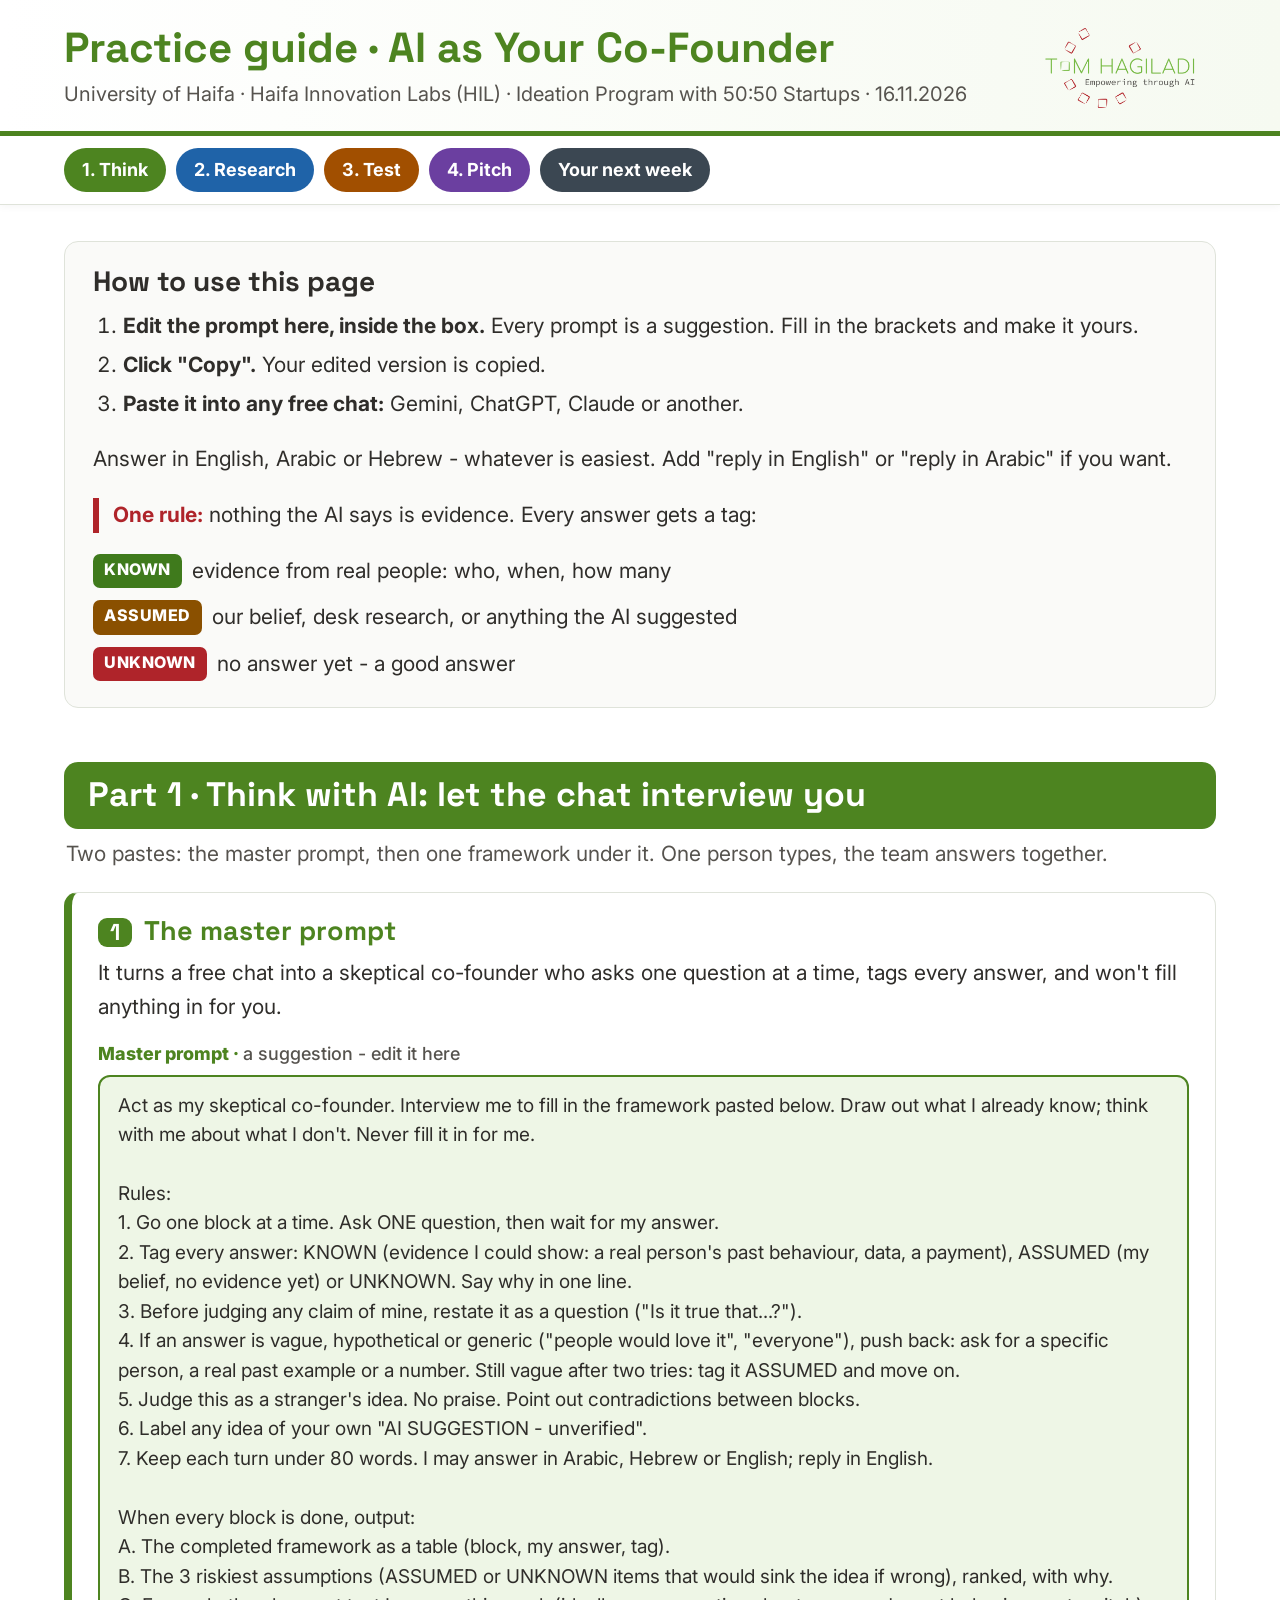
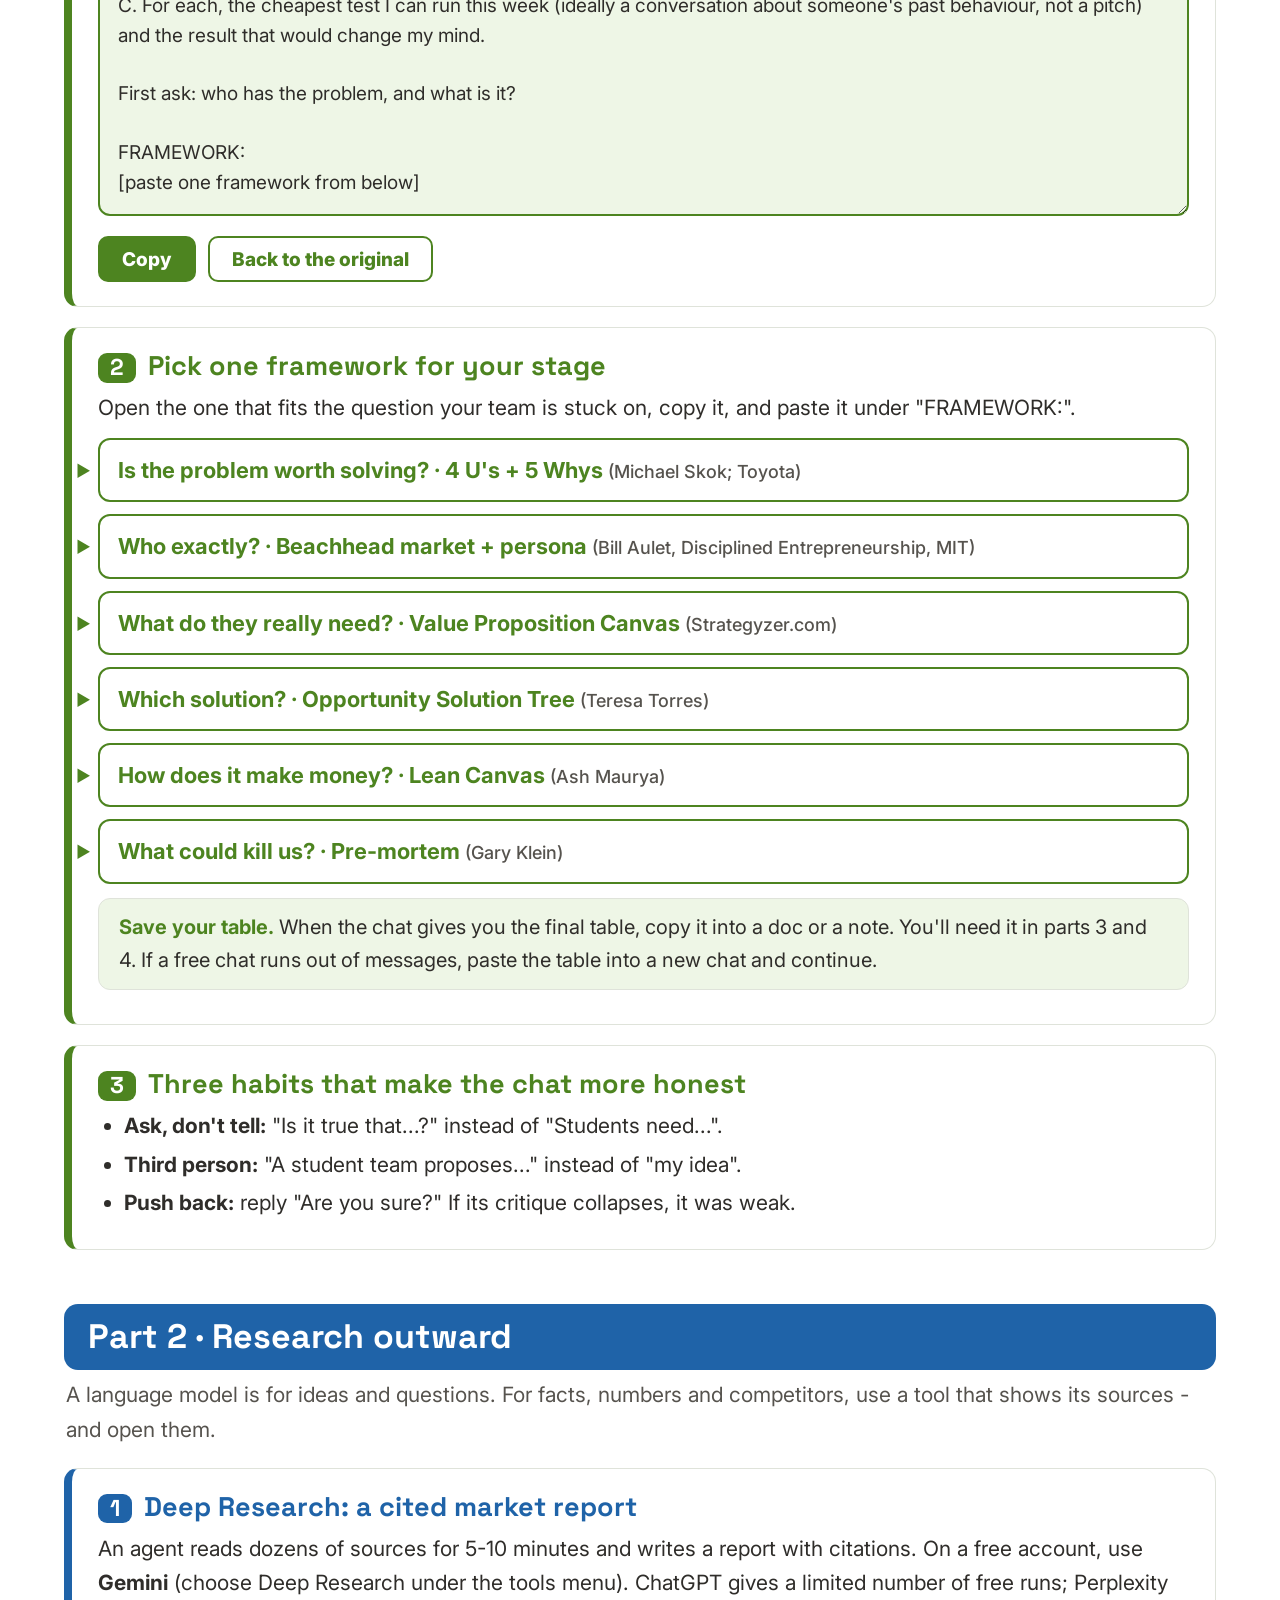
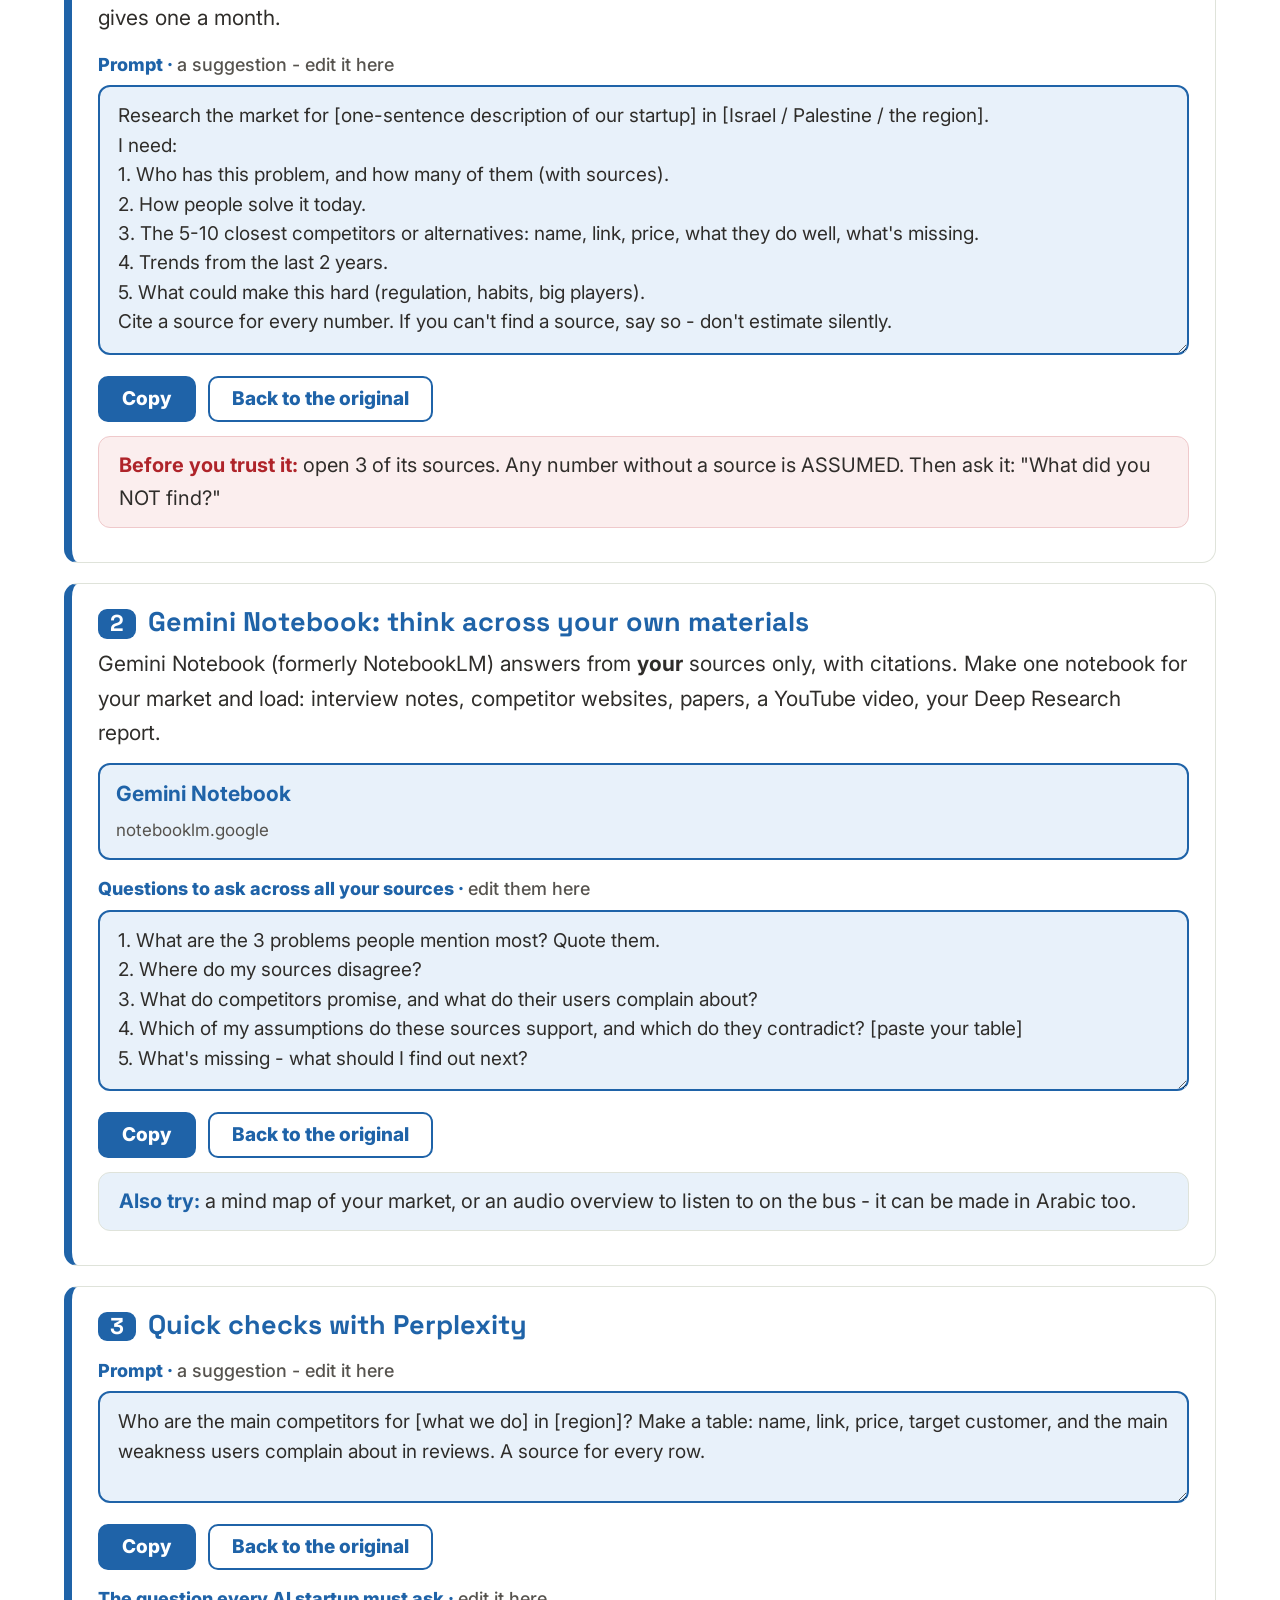
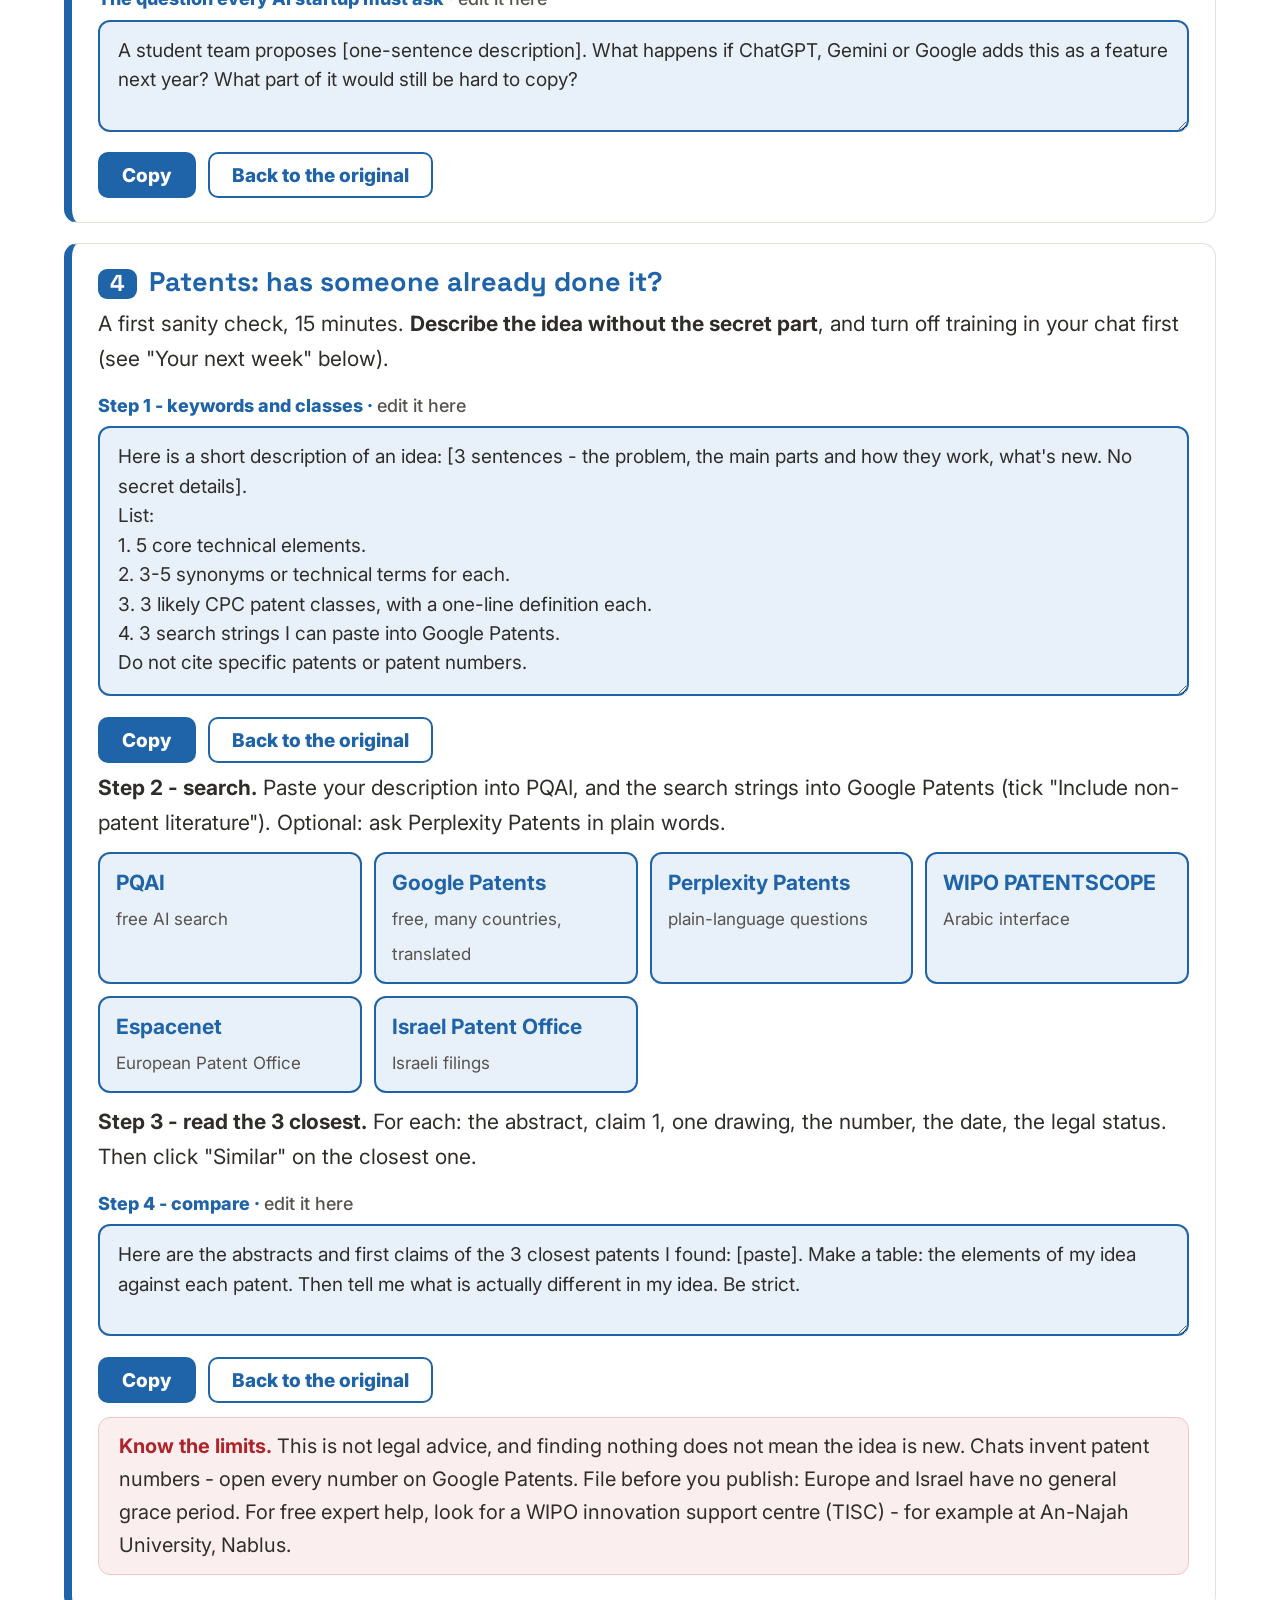
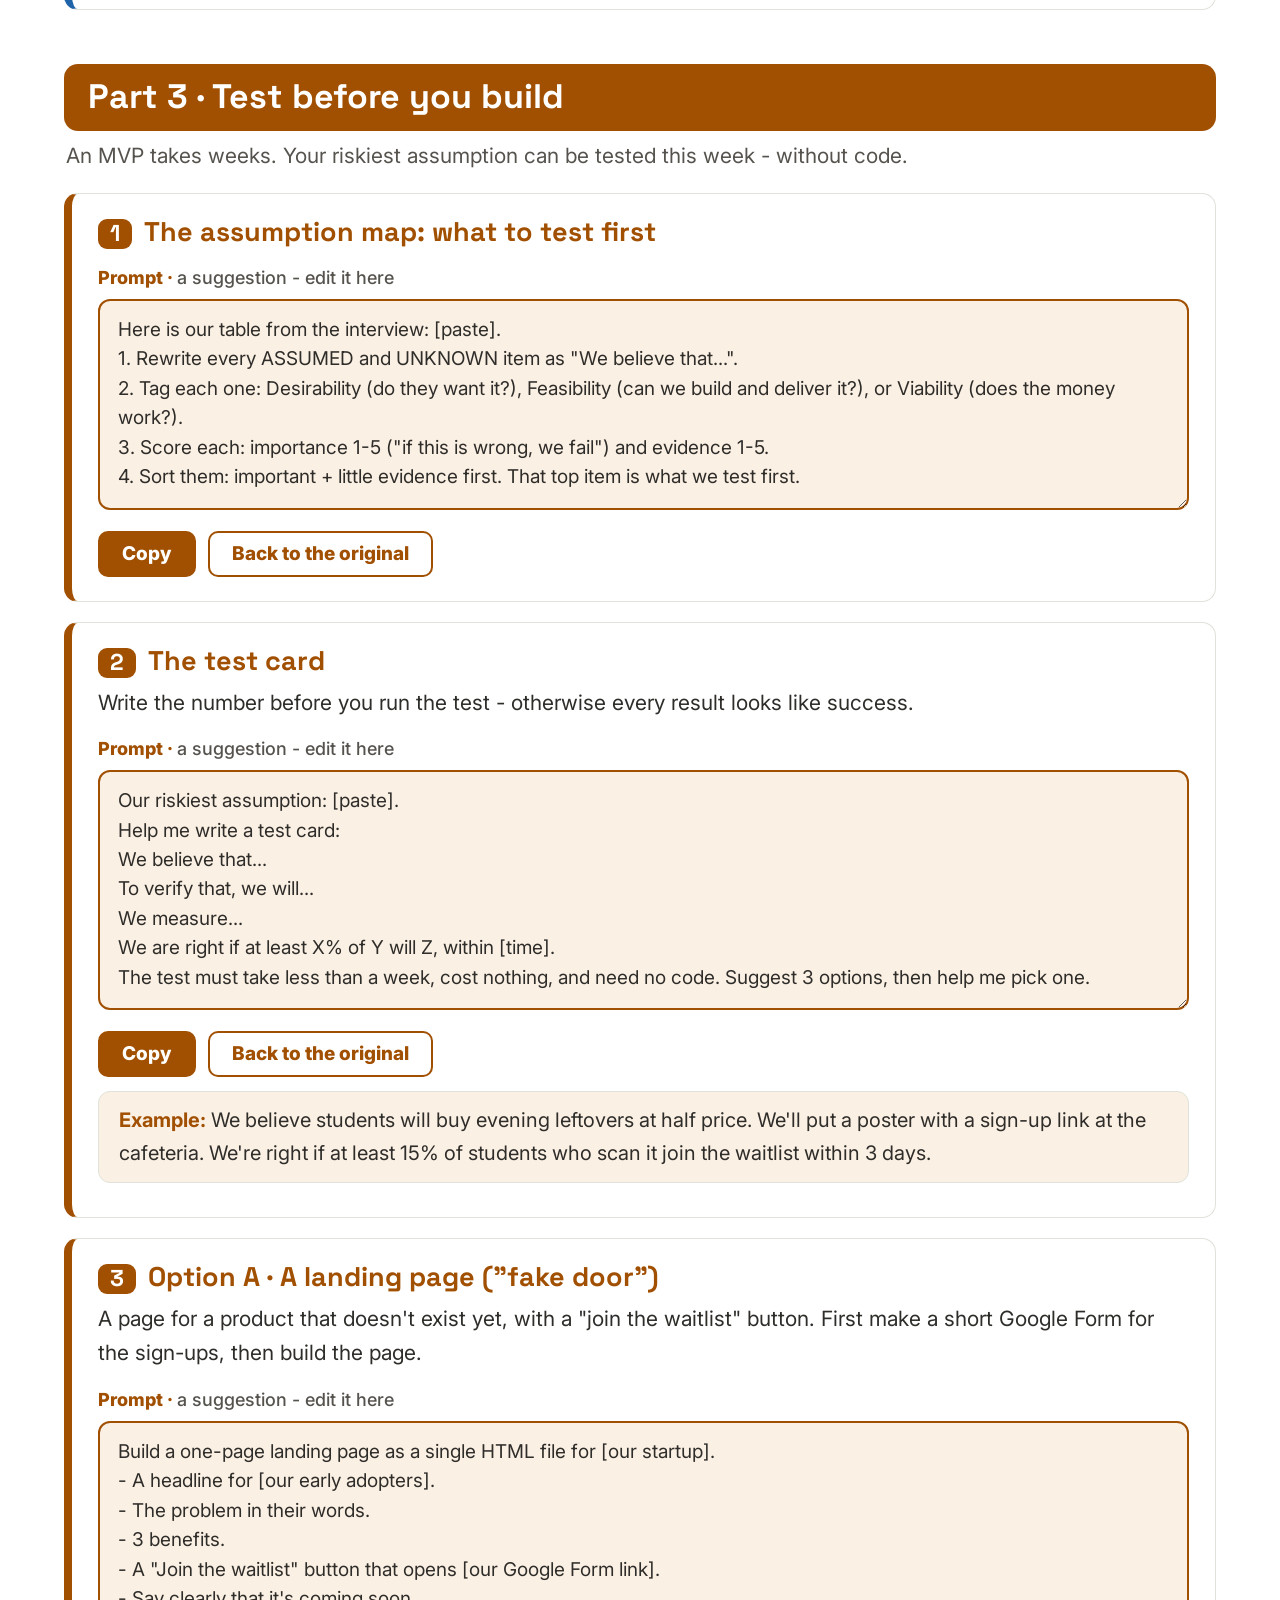
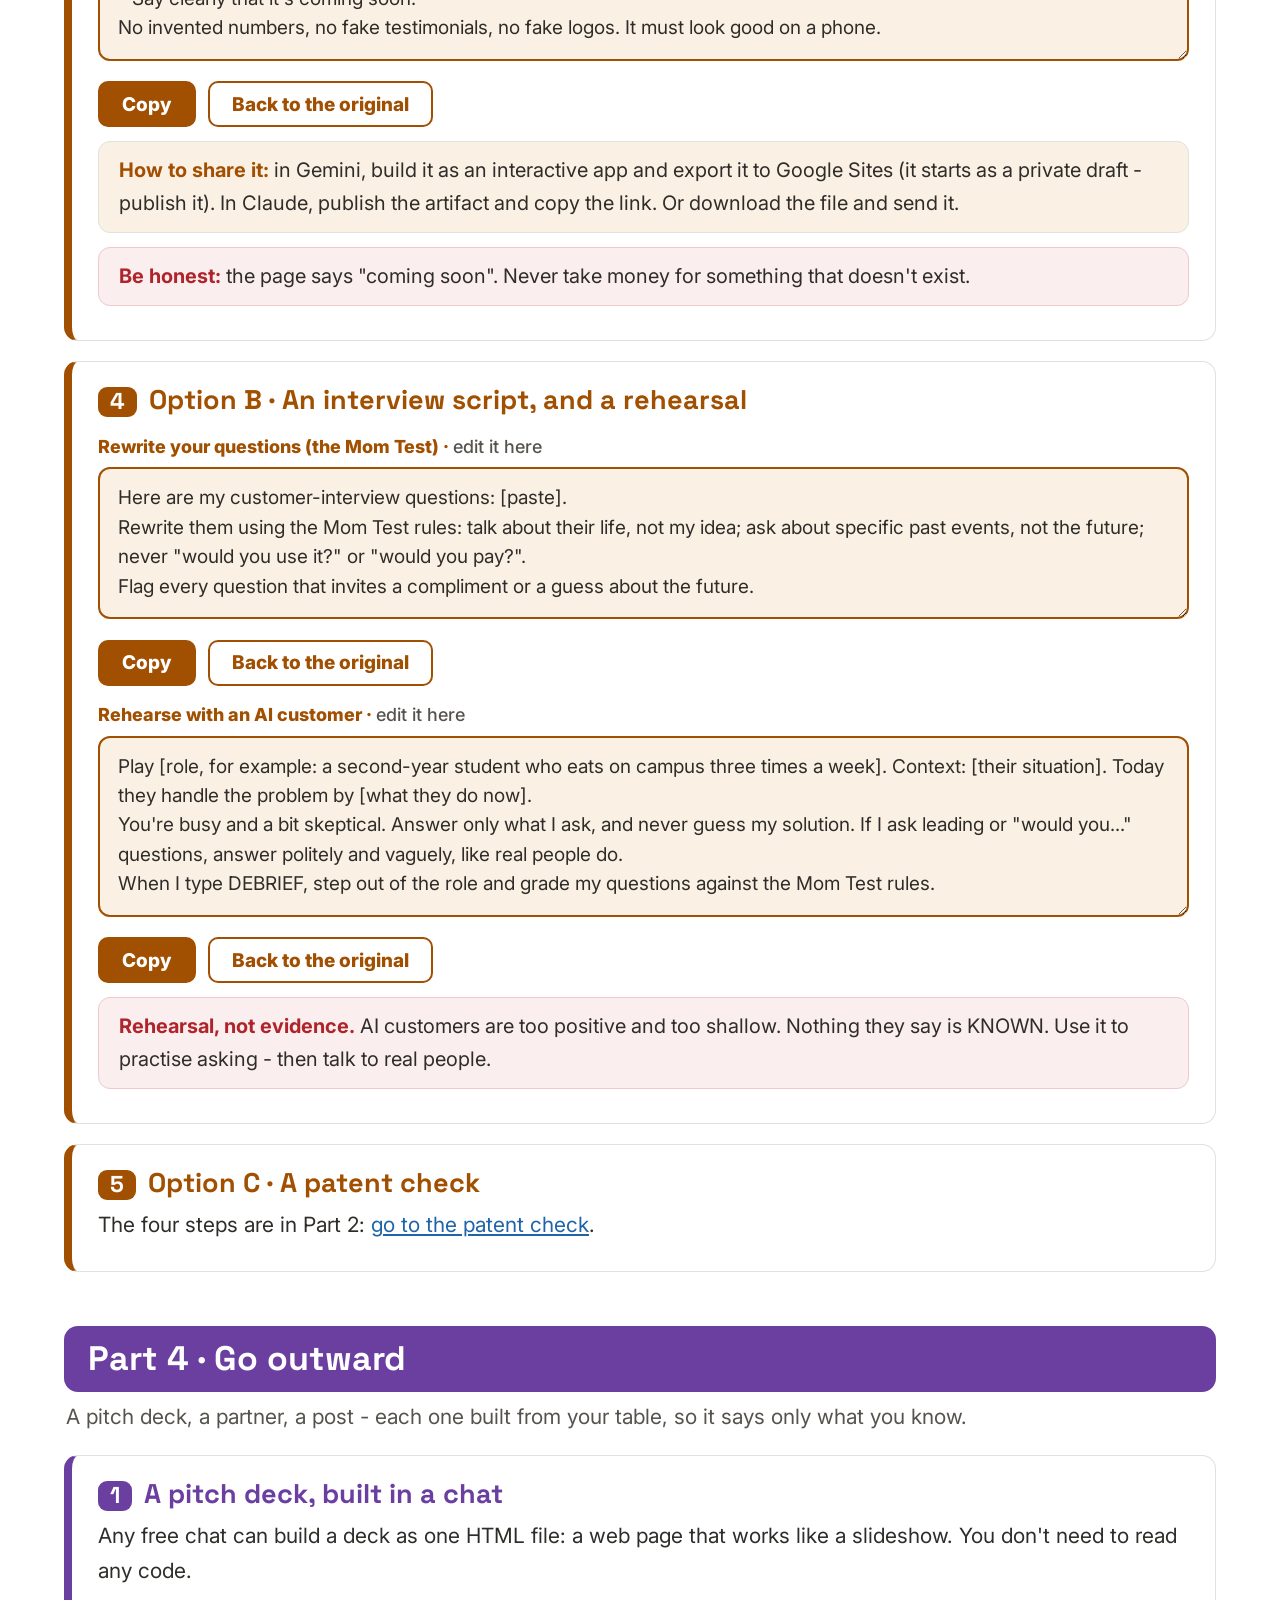
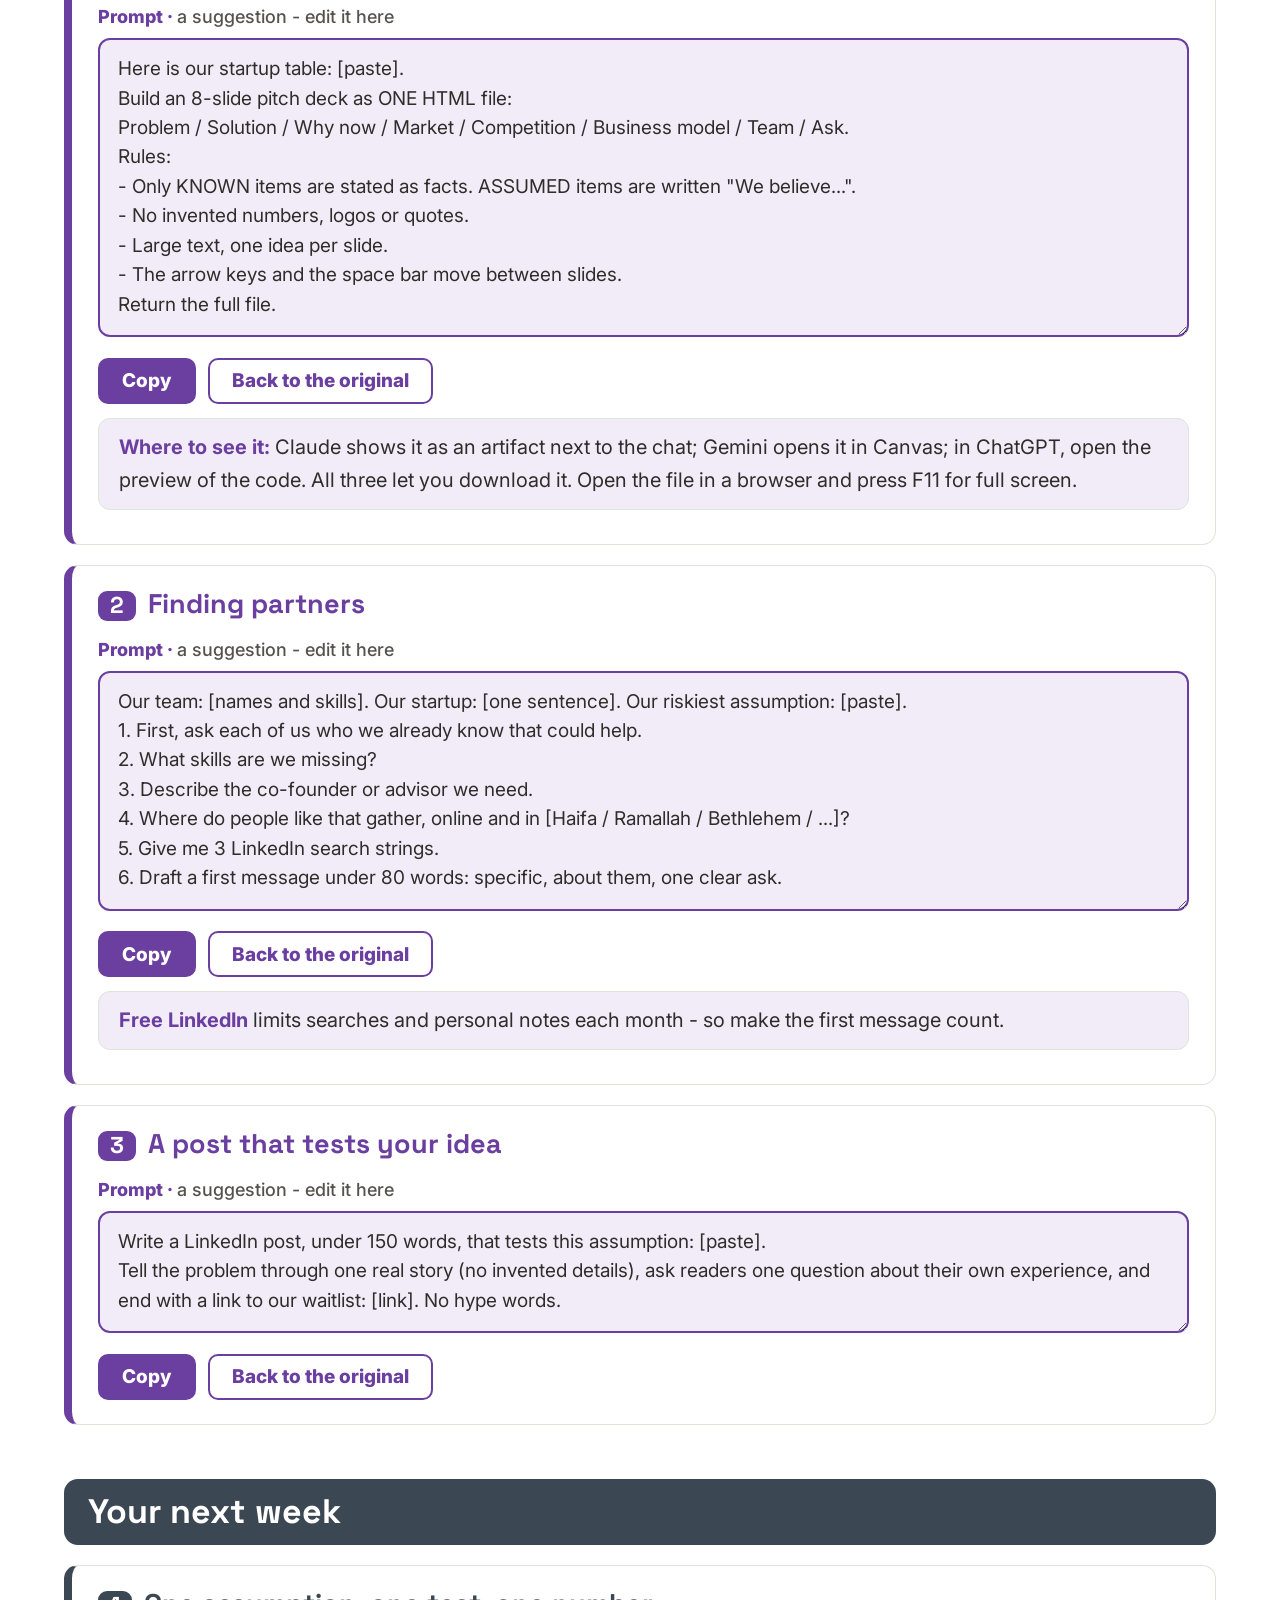
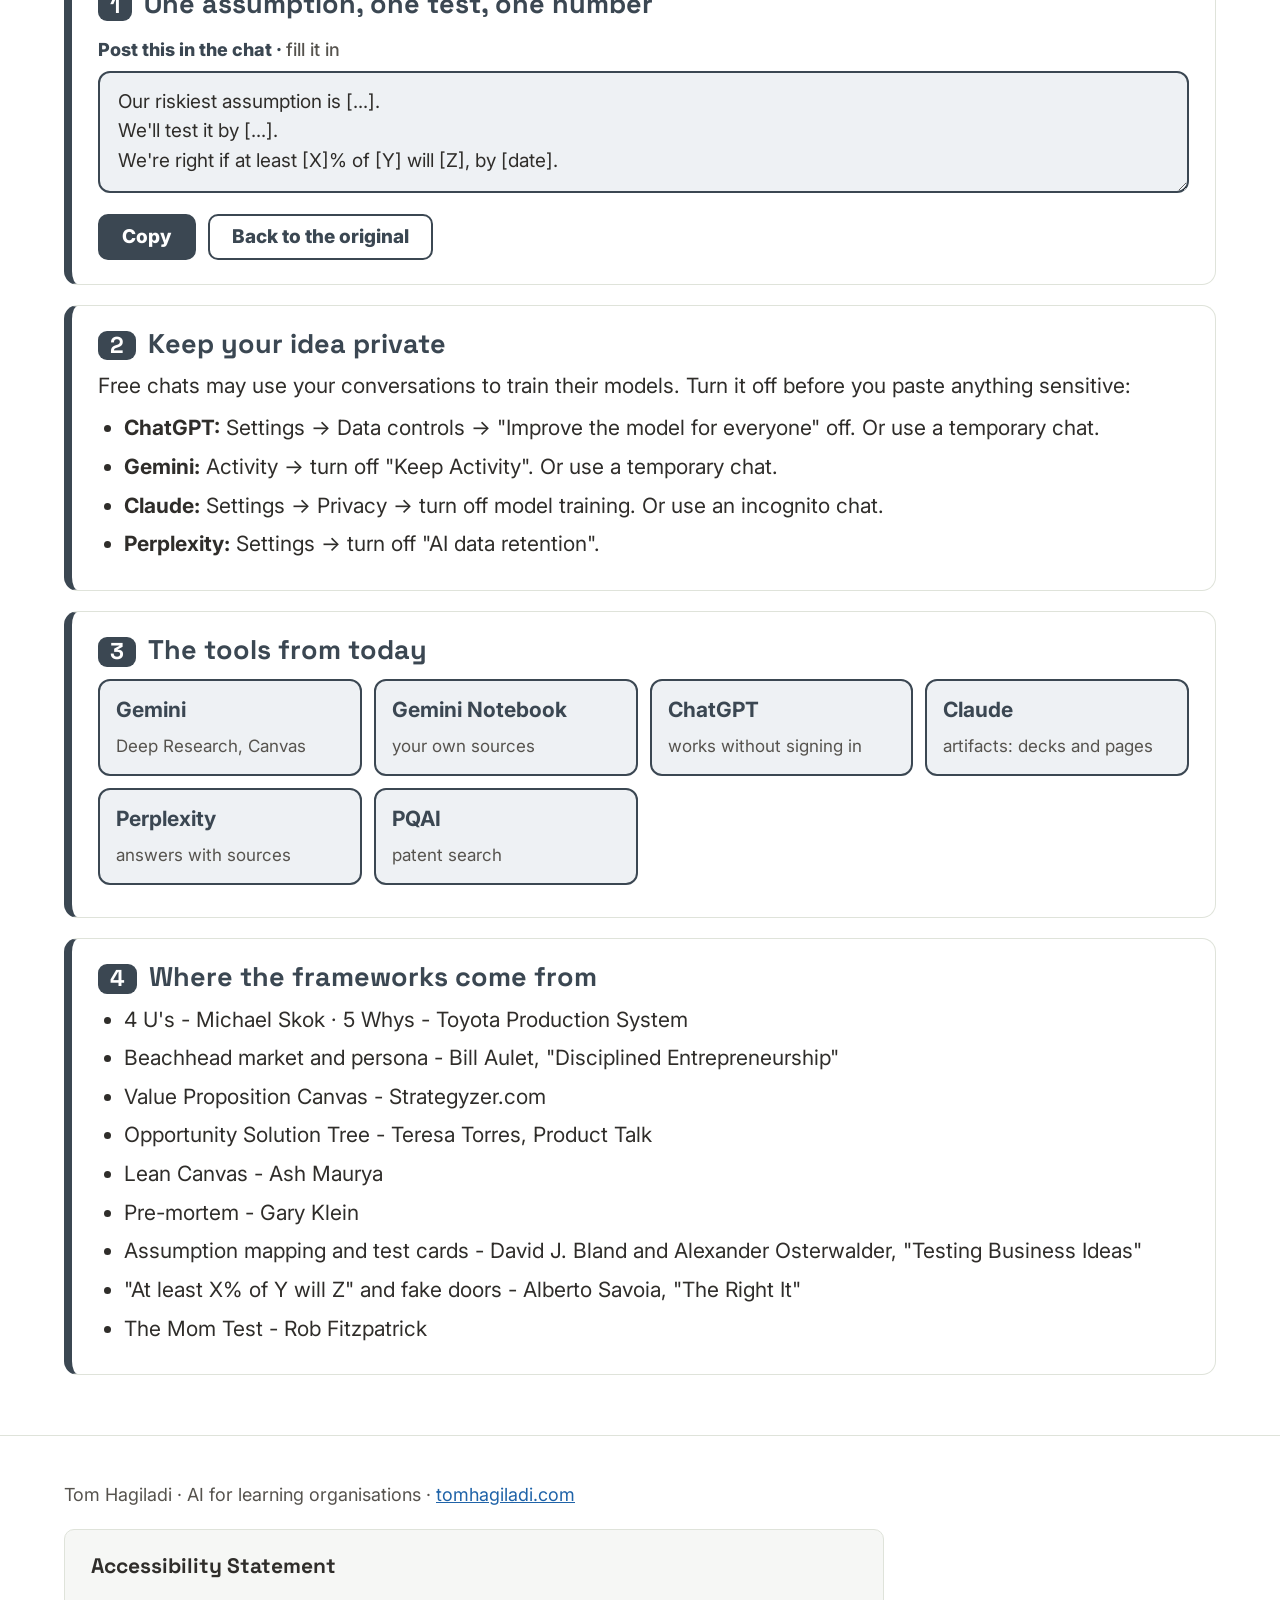
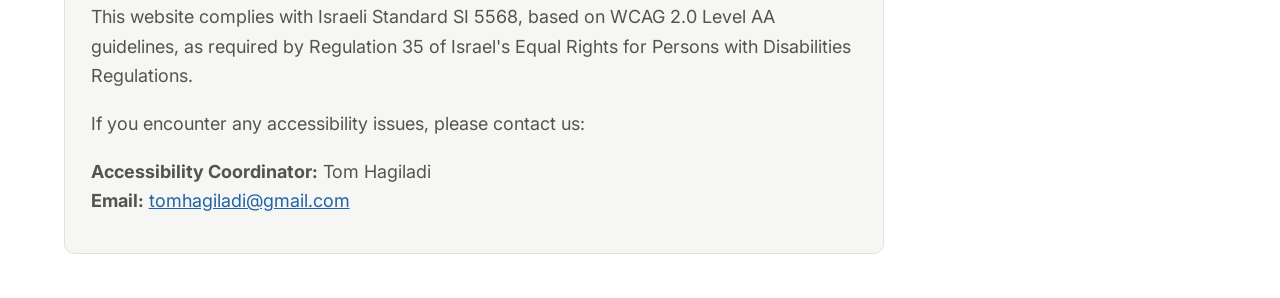
==== index.html @ f5eca4dc "Haifa founders workshop 16.11.2026: English deck + practice guide Co-Authored-By: Claude Opus 5.5 <n" ====
<!DOCTYPE html>
<html lang="en" dir="ltr">
<head>
<meta charset="utf-8">
<meta name="viewport" content="width=device-width, initial-scale=1">
<title>Practice guide - AI as Your Co-Founder</title>
<link rel="preconnect" href="https://fonts.googleapis.com">
<link rel="preconnect" href="https://fonts.gstatic.com" crossorigin>
<link href="https://fonts.googleapis.com/css2?family=Inter:wght@400;500;600;700;800&family=Space+Grotesk:wght@600;700&display=swap" rel="stylesheet">
<style>
  :root{
    --ink:#2f2d2a; --muted:#56534e; --line:#dfe3da; --bg:#ffffff; --red:#AF242A;
    --p1:#4d8420; --p1t:#eef6e6;
    --p2:#1f63a8; --p2t:#e8f1fa;
    --p3:#a14f00; --p3t:#fbf0e4;
    --p4:#6b3fa0; --p4t:#f2ecf9;
    --pf:#3b4752; --pft:#eef1f4;
    --known:#3f7a1c; --assumed:#8a5000; --unknown:#AF242A;
  }
  *{box-sizing:border-box}
  html{scroll-behavior:smooth}
  body{margin:0;font-family:Inter,Arial,sans-serif;color:var(--ink);background:var(--bg);font-size:21px;line-height:1.65}
  h1,h2,h3{font-family:'Space Grotesk',Inter,Arial,sans-serif}
  .skip-link{position:absolute;top:-100%;left:0;background:var(--p1);color:#fff;padding:.75rem 1.5rem;font-weight:700;z-index:200;text-decoration:none}
  .skip-link:focus{top:0;outline:3px solid #f59e0b;outline-offset:2px}
  .sr-only{position:absolute;width:1px;height:1px;padding:0;margin:-1px;overflow:hidden;clip:rect(0,0,0,0);white-space:nowrap;border:0}
  a{color:var(--p2)}
  a:focus-visible,button:focus-visible,textarea:focus-visible,[tabindex]:focus-visible{outline:3px solid #f59e0b;outline-offset:3px;border-radius:4px}
  header.top{display:flex;align-items:center;justify-content:space-between;gap:24px;padding:24px 5vw 20px;border-bottom:5px solid var(--p1);background:linear-gradient(270deg,#f6faf1,#fff)}
  header.top h1{margin:0;font-size:42px;line-height:1.15;color:var(--p1);font-weight:700}
  header.top p{margin:6px 0 0;color:var(--muted);font-size:20px}
  header.top img{height:80px;width:auto;flex:0 0 auto}
  nav.parts{position:sticky;top:0;z-index:50;background:#fff;border-bottom:1px solid var(--line);padding:12px 5vw;display:flex;flex-wrap:wrap;gap:10px;box-shadow:0 2px 8px rgba(0,0,0,.04)}
  nav.parts a{display:inline-block;padding:8px 18px;border-radius:26px;color:#fff;text-decoration:none;font-weight:700;font-size:18px;min-height:44px;line-height:28px}
  nav.parts a.n1{background:var(--p1)} nav.parts a.n2{background:var(--p2)} nav.parts a.n3{background:var(--p3)} nav.parts a.n4{background:var(--p4)} nav.parts a.nf{background:var(--pf)}
  main{padding:10px 5vw 40px}
  .intro{border:1px solid var(--line);border-radius:14px;padding:22px 28px;margin:26px 0;background:#fafaf8}
  .intro h2{margin:0 0 10px;font-size:28px;line-height:1.25}
  .intro ol{margin:6px 0 12px;padding-left:30px} .intro li{margin:4px 0}
  .intro .rule{border-left:6px solid var(--red);padding-left:14px;margin-top:14px}
  .red{color:var(--red)}
  .tags{display:flex;flex-wrap:wrap;gap:10px;margin:12px 0 4px}
  .tag{display:inline-block;font-weight:800;font-size:16px;letter-spacing:.5px;border-radius:7px;padding:2px 11px;color:#fff}
  .tag.k{background:var(--known)} .tag.a{background:var(--assumed)} .tag.u{background:var(--unknown)}
  section.part{margin:54px 0 10px;--c:var(--p1);--ct:var(--p1t)}
  section.part.p2{--c:var(--p2);--ct:var(--p2t)} section.part.p3{--c:var(--p3);--ct:var(--p3t)} section.part.p4{--c:var(--p4);--ct:var(--p4t)} section.part.pf{--c:var(--pf);--ct:var(--pft)}
  section.part > h2{font-size:34px;line-height:1.25;color:#fff;background:var(--c);margin:0 0 8px;padding:12px 24px;border-radius:14px}
  section.part > .lead{color:var(--muted);margin:8px 2px 18px;font-size:21px}
  .step{background:#fff;border:1px solid var(--line);border-left:8px solid var(--c);border-radius:14px;padding:20px 26px;margin:20px 0}
  .step h3{margin:0 0 8px;font-size:27px;color:var(--c);line-height:1.3}
  .step h3 .n{display:inline-block;background:var(--c);color:#fff;border-radius:9px;padding:0 12px;margin-right:12px;font-size:23px}
  .step p{margin:8px 0}
  .tip{border-radius:12px;padding:12px 20px;margin:14px 0;font-size:20px}
  .tip.info{background:var(--ct);border:1px solid var(--line)}
  .tip.check{background:#fbeeee;border:1px solid #efc9cb}
  .tip.check strong{color:var(--red)}
  .tip.info strong{color:var(--c)}
  details.fw{border:2px solid var(--c);border-radius:12px;margin:12px 0;background:#fff}
  details.fw summary{cursor:pointer;padding:12px 18px;font-weight:700;font-size:22px;color:var(--c);min-height:44px;list-style-position:outside}
  details.fw summary span{font-weight:500;color:var(--muted);font-size:18px}
  details.fw .inner{padding:0 18px 14px}
  .prompt-box{margin:14px 0 4px}
  .prompt-box label{display:block;font-weight:800;font-size:18px;color:var(--c);margin-bottom:6px}
  .prompt-box label .sug{color:var(--muted);font-weight:500}
  textarea.prompt{width:100%;min-height:110px;font-family:Inter,Arial,sans-serif;font-size:19px;line-height:1.55;color:var(--ink);background:var(--ct);border:2px solid var(--c);border-radius:12px;padding:14px 18px;resize:vertical}
  .btns{display:flex;gap:12px;margin-top:10px;flex-wrap:wrap;align-items:center}
  .btns button{font-family:inherit;font-size:19px;font-weight:800;border-radius:10px;padding:9px 22px;min-height:46px;cursor:pointer;border:2px solid var(--c);background:var(--c);color:#fff}
  .btns button.sec{background:#fff;color:var(--c)}
  .btns .ok{color:var(--c);font-weight:800;font-size:19px}
  .links{display:grid;grid-template-columns:repeat(auto-fit,minmax(260px,1fr));gap:12px;margin:12px 0}
  .links a{display:block;border:2px solid var(--c);border-radius:12px;padding:12px 16px;text-decoration:none;color:var(--ink);background:var(--ct);min-height:44px}
  .links a b{display:block;color:var(--c);font-size:21px}
  .links a span{font-size:17px;color:var(--muted)}
  ul.plain{margin:8px 0;padding-left:26px} ul.plain li{margin:4px 0}
  footer{border-top:1px solid var(--line);padding:26px 5vw 44px;color:var(--muted);font-size:18px}
  .accessibility-statement{background:#f6f7f5;border:1px solid var(--line);border-radius:10px;padding:1.2rem 1.6rem;margin-top:1.2rem;max-width:820px}
  .accessibility-statement h2{font-size:21px;margin:0 0 6px;color:var(--ink)}
  @media (max-width:1024px){body{font-size:20px} header.top h1{font-size:34px} section.part > h2{font-size:29px}}
  @media (max-width:768px){nav.parts{position:static} header.top{flex-direction:column-reverse;align-items:flex-start} header.top img{height:58px} .step{padding:16px 16px}}
  @media (max-width:480px){body{font-size:18px} header.top h1{font-size:28px} section.part > h2{font-size:25px} nav.parts a{font-size:16px;padding:8px 13px} textarea.prompt{font-size:17px} .step h3{font-size:22px}}
  @media (prefers-reduced-motion:reduce){*,*::before,*::after{animation-duration:.01ms!important;transition-duration:.01ms!important;scroll-behavior:auto!important}}
</style>
</head>
<body>
<a href="#main-content" class="skip-link">Skip to main content</a>

<header class="top">
  <div>
    <h1>Practice guide &middot; AI as Your Co-Founder</h1>
    <p>University of Haifa &middot; Haifa Innovation Labs (HIL) &middot; Ideation Program with 50:50 Startups &middot; 16.11.2026</p>
  </div>
  <img src="assets/logo.png" alt="Tom Hagiladi - logo">
</header>

<nav class="parts" aria-label="Practice parts">
  <a class="n1" href="#part1">1. Think</a>
  <a class="n2" href="#part2">2. Research</a>
  <a class="n3" href="#part3">3. Test</a>
  <a class="n4" href="#part4">4. Pitch</a>
  <a class="nf" href="#next">Your next week</a>
</nav>

<main id="main-content">

<div class="intro">
  <h2>How to use this page</h2>
  <ol>
    <li><b>Edit the prompt here, inside the box.</b> Every prompt is a suggestion. Fill in the brackets and make it yours.</li>
    <li><b>Click "Copy".</b> Your edited version is copied.</li>
    <li><b>Paste it into any free chat:</b> Gemini, ChatGPT, Claude or another.</li>
  </ol>
  <p>Answer in English, Arabic or Hebrew - whatever is easiest. Add "reply in English" or "reply in Arabic" if you want.</p>
  <p class="rule"><strong class="red">One rule:</strong> nothing the AI says is evidence. Every answer gets a tag:</p>
  <div class="tags">
    <span class="tag k">KNOWN</span> evidence from real people: who, when, how many
  </div>
  <div class="tags">
    <span class="tag a">ASSUMED</span> our belief, desk research, or anything the AI suggested
  </div>
  <div class="tags">
    <span class="tag u">UNKNOWN</span> no answer yet - a good answer
  </div>
</div>

<!-- ============ PART 1 ============ -->
<section class="part" id="part1" aria-labelledby="h-part1">
  <h2 id="h-part1">Part 1 &middot; Think with AI: let the chat interview you</h2>
  <p class="lead">Two pastes: the master prompt, then one framework under it. One person types, the team answers together.</p>

  <div class="step">
    <h3><span class="n">1</span>The master prompt</h3>
    <p>It turns a free chat into a skeptical co-founder who asks one question at a time, tags every answer, and won't fill anything in for you.</p>
    <div class="prompt-box">
      <label for="m1">Master prompt &middot; <span class="sug">a suggestion - edit it here</span></label>
      <textarea class="prompt" id="m1">Act as my skeptical co-founder. Interview me to fill in the framework pasted below. Draw out what I already know; think with me about what I don't. Never fill it in for me.

Rules:
1. Go one block at a time. Ask ONE question, then wait for my answer.
2. Tag every answer: KNOWN (evidence I could show: a real person's past behaviour, data, a payment), ASSUMED (my belief, no evidence yet) or UNKNOWN. Say why in one line.
3. Before judging any claim of mine, restate it as a question ("Is it true that...?").
4. If an answer is vague, hypothetical or generic ("people would love it", "everyone"), push back: ask for a specific person, a real past example or a number. Still vague after two tries: tag it ASSUMED and move on.
5. Judge this as a stranger's idea. No praise. Point out contradictions between blocks.
6. Label any idea of your own "AI SUGGESTION - unverified".
7. Keep each turn under 80 words. I may answer in Arabic, Hebrew or English; reply in English.

When every block is done, output:
A. The completed framework as a table (block, my answer, tag).
B. The 3 riskiest assumptions (ASSUMED or UNKNOWN items that would sink the idea if wrong), ranked, with why.
C. For each, the cheapest test I can run this week (ideally a conversation about someone's past behaviour, not a pitch) and the result that would change my mind.

First ask: who has the problem, and what is it?

FRAMEWORK:
[paste one framework from below]</textarea>
    </div>
  </div>

  <div class="step">
    <h3><span class="n">2</span>Pick one framework for your stage</h3>
    <p>Open the one that fits the question your team is stuck on, copy it, and paste it under "FRAMEWORK:".</p>

    <details class="fw">
      <summary>Is the problem worth solving? &middot; 4 U's + 5 Whys <span>(Michael Skok; Toyota)</span></summary>
      <div class="inner"><div class="prompt-box"><label for="f1">Framework</label>
      <textarea class="prompt" id="f1">Problem check (Michael Skok's 4 U's + 5 Whys). Blocks:
1. The problem in one sentence - who has it, and when.
2. Unworkable - what breaks, or what does it cost them, when it happens?
3. Unavoidable - is it forced on them (rules, life stage, routine)?
4. Urgent - is it in their top 3 priorities right now?
5. Underserved - what do they use today, and why isn't it enough?
6. 5 Whys - ask "why does this happen?" until we reach a root cause.
7. Job statement - "When [situation], they want to [motivation], so they can [outcome]."</textarea></div></div>
    </details>

    <details class="fw">
      <summary>Who exactly? &middot; Beachhead market + persona <span>(Bill Aulet, Disciplined Entrepreneurship, MIT)</span></summary>
      <div class="inner"><div class="prompt-box"><label for="f2">Framework</label>
      <textarea class="prompt" id="f2">Who exactly? (Disciplined Entrepreneurship, Bill Aulet). Blocks:
1. Market segments - list 5-10 possible customer groups.
2. Beachhead - pick ONE: they have money, we can reach them, the need is strong, few competitors, and winning them helps us win the next group.
3. End-user profile - who they are, their habits, where they gather.
4. Persona - one real person we know by name who fits. What does their normal day look like?
5. Next 10 customers - name 10 real people or organisations who fit.
6. Size check - roughly how many like them exist? Tag every number ASSUMED unless it has a source.</textarea></div></div>
    </details>

    <details class="fw">
      <summary>What do they really need? &middot; Value Proposition Canvas <span>(Strategyzer.com)</span></summary>
      <div class="inner"><div class="prompt-box"><label for="f3">Framework</label>
      <textarea class="prompt" id="f3">Value Proposition Canvas (Strategyzer.com). Blocks:
Customer profile (one segment only):
1. Jobs - what they're trying to get done (practical, social, emotional).
2. Pains - what annoys them, risks, obstacles. Rank the top 3.
3. Gains - the outcomes they want. Rank the top 3.
Value map (only after the top 3 pains are ranked):
4. Products and services.
5. Pain relievers - which top pain does each one remove?
6. Gain creators - which top gain does each one create?
7. Fit - which top pains and gains are NOT addressed?</textarea></div></div>
    </details>

    <details class="fw">
      <summary>Which solution? &middot; Opportunity Solution Tree <span>(Teresa Torres)</span></summary>
      <div class="inner"><div class="prompt-box"><label for="f4">Framework</label>
      <textarea class="prompt" id="f4">Opportunity Solution Tree (Teresa Torres). Blocks:
1. Outcome - one measurable result we want (for example: "students who order a second time").
2. Opportunities - customer needs, pains and wishes, drawn from real stories. Test each one: is there more than one way to solve it? If not, it is a solution in disguise.
3. Target opportunity - choose one.
4. Solutions - at least 3 different solutions for it, before we choose.
5. Assumption tests - for each solution: what must be true, and how could we test it fast?</textarea></div></div>
    </details>

    <details class="fw">
      <summary>How does it make money? &middot; Lean Canvas <span>(Ash Maurya)</span></summary>
      <div class="inner"><div class="prompt-box"><label for="f5">Framework</label>
      <textarea class="prompt" id="f5">Lean Canvas (Ash Maurya). Fill in this order:
1. Problem - the top 3 problems + existing alternatives (how they solve it today).
2. Customer segments - + early adopters (who feels it most).
3. Unique value proposition - one clear sentence + a short "X for Y" concept.
4. Solution - the simplest answer to each top problem.
5. Channels - how we reach customers.
6. Revenue streams - who pays, how much, how often.
7. Cost structure - the main costs.
8. Key metrics - the few numbers that show it's working.
9. Unfair advantage - something that can't easily be copied or bought.</textarea></div></div>
    </details>

    <details class="fw">
      <summary>What could kill us? &middot; Pre-mortem <span>(Gary Klein)</span></summary>
      <div class="inner"><div class="prompt-box"><label for="f6">Framework</label>
      <textarea class="prompt" id="f6">Pre-mortem (Gary Klein). Blocks:
1. It is one year from today. The startup has failed.
2. Ask me for every reason it failed, one at a time. Don't suggest reasons until I've given all of mine.
3. Then add the reasons I missed, labelled AI SUGGESTION.
4. Turn the top 3 reasons into assumptions: "We believe that...".
5. For each one, the cheapest test we can run this week.</textarea></div></div>
    </details>

    <div class="tip info"><strong>Save your table.</strong> When the chat gives you the final table, copy it into a doc or a note. You'll need it in parts 3 and 4. If a free chat runs out of messages, paste the table into a new chat and continue.</div>
  </div>

  <div class="step">
    <h3><span class="n">3</span>Three habits that make the chat more honest</h3>
    <ul class="plain">
      <li><b>Ask, don't tell:</b> "Is it true that...?" instead of "Students need...".</li>
      <li><b>Third person:</b> "A student team proposes..." instead of "my idea".</li>
      <li><b>Push back:</b> reply "Are you sure?" If its critique collapses, it was weak.</li>
    </ul>
  </div>
</section>

<!-- ============ PART 2 ============ -->
<section class="part p2" id="part2" aria-labelledby="h-part2">
  <h2 id="h-part2">Part 2 &middot; Research outward</h2>
  <p class="lead">A language model is for ideas and questions. For facts, numbers and competitors, use a tool that shows its sources - and open them.</p>

  <div class="step">
    <h3><span class="n">1</span>Deep Research: a cited market report</h3>
    <p>An agent reads dozens of sources for 5-10 minutes and writes a report with citations. On a free account, use <b>Gemini</b> (choose Deep Research under the tools menu). ChatGPT gives a limited number of free runs; Perplexity gives one a month.</p>
    <div class="prompt-box">
      <label for="r1">Prompt &middot; <span class="sug">a suggestion - edit it here</span></label>
      <textarea class="prompt" id="r1">Research the market for [one-sentence description of our startup] in [Israel / Palestine / the region].
I need:
1. Who has this problem, and how many of them (with sources).
2. How people solve it today.
3. The 5-10 closest competitors or alternatives: name, link, price, what they do well, what's missing.
4. Trends from the last 2 years.
5. What could make this hard (regulation, habits, big players).
Cite a source for every number. If you can't find a source, say so - don't estimate silently.</textarea>
    </div>
    <div class="tip check"><strong>Before you trust it:</strong> open 3 of its sources. Any number without a source is ASSUMED. Then ask it: "What did you NOT find?"</div>
  </div>

  <div class="step">
    <h3><span class="n">2</span>Gemini Notebook: think across your own materials</h3>
    <p>Gemini Notebook (formerly NotebookLM) answers from <b>your</b> sources only, with citations. Make one notebook for your market and load: interview notes, competitor websites, papers, a YouTube video, your Deep Research report.</p>
    <div class="links"><a href="https://notebooklm.google/" target="_blank" rel="noopener"><b>Gemini Notebook</b><span>notebooklm.google</span></a></div>
    <div class="prompt-box">
      <label for="r2">Questions to ask across all your sources &middot; <span class="sug">edit them here</span></label>
      <textarea class="prompt" id="r2">1. What are the 3 problems people mention most? Quote them.
2. Where do my sources disagree?
3. What do competitors promise, and what do their users complain about?
4. Which of my assumptions do these sources support, and which do they contradict? [paste your table]
5. What's missing - what should I find out next?</textarea>
    </div>
    <div class="tip info"><strong>Also try:</strong> a mind map of your market, or an audio overview to listen to on the bus - it can be made in Arabic too.</div>
  </div>

  <div class="step">
    <h3><span class="n">3</span>Quick checks with Perplexity</h3>
    <div class="prompt-box">
      <label for="r3">Prompt &middot; <span class="sug">a suggestion - edit it here</span></label>
      <textarea class="prompt" id="r3">Who are the main competitors for [what we do] in [region]? Make a table: name, link, price, target customer, and the main weakness users complain about in reviews. A source for every row.</textarea>
    </div>
    <div class="prompt-box">
      <label for="r4">The question every AI startup must ask &middot; <span class="sug">edit it here</span></label>
      <textarea class="prompt" id="r4">A student team proposes [one-sentence description]. What happens if ChatGPT, Gemini or Google adds this as a feature next year? What part of it would still be hard to copy?</textarea>
    </div>
  </div>

  <div class="step" id="patents">
    <h3><span class="n">4</span>Patents: has someone already done it?</h3>
    <p>A first sanity check, 15 minutes. <b>Describe the idea without the secret part</b>, and turn off training in your chat first (see "Your next week" below).</p>
    <div class="prompt-box">
      <label for="r5">Step 1 - keywords and classes &middot; <span class="sug">edit it here</span></label>
      <textarea class="prompt" id="r5">Here is a short description of an idea: [3 sentences - the problem, the main parts and how they work, what's new. No secret details].
List:
1. 5 core technical elements.
2. 3-5 synonyms or technical terms for each.
3. 3 likely CPC patent classes, with a one-line definition each.
4. 3 search strings I can paste into Google Patents.
Do not cite specific patents or patent numbers.</textarea>
    </div>
    <p><b>Step 2 - search.</b> Paste your description into PQAI, and the search strings into Google Patents (tick "Include non-patent literature"). Optional: ask Perplexity Patents in plain words.</p>
    <div class="links">
      <a href="https://search.projectpq.ai/" target="_blank" rel="noopener"><b>PQAI</b><span>free AI search</span></a>
      <a href="https://patents.google.com/" target="_blank" rel="noopener"><b>Google Patents</b><span>free, many countries, translated</span></a>
      <a href="https://www.perplexity.ai/patents" target="_blank" rel="noopener"><b>Perplexity Patents</b><span>plain-language questions</span></a>
      <a href="https://patentscope.wipo.int/" target="_blank" rel="noopener"><b>WIPO PATENTSCOPE</b><span>Arabic interface</span></a>
      <a href="https://worldwide.espacenet.com/" target="_blank" rel="noopener"><b>Espacenet</b><span>European Patent Office</span></a>
      <a href="https://israelpatents.justice.gov.il/search/en/home" target="_blank" rel="noopener"><b>Israel Patent Office</b><span>Israeli filings</span></a>
    </div>
    <p><b>Step 3 - read the 3 closest.</b> For each: the abstract, claim 1, one drawing, the number, the date, the legal status. Then click "Similar" on the closest one.</p>
    <div class="prompt-box">
      <label for="r6">Step 4 - compare &middot; <span class="sug">edit it here</span></label>
      <textarea class="prompt" id="r6">Here are the abstracts and first claims of the 3 closest patents I found: [paste]. Make a table: the elements of my idea against each patent. Then tell me what is actually different in my idea. Be strict.</textarea>
    </div>
    <div class="tip check"><strong>Know the limits.</strong> This is not legal advice, and finding nothing does not mean the idea is new. Chats invent patent numbers - open every number on Google Patents. File before you publish: Europe and Israel have no general grace period. For free expert help, look for a WIPO innovation support centre (TISC) - for example at An-Najah University, Nablus.</div>
  </div>
</section>

<!-- ============ PART 3 ============ -->
<section class="part p3" id="part3" aria-labelledby="h-part3">
  <h2 id="h-part3">Part 3 &middot; Test before you build</h2>
  <p class="lead">An MVP takes weeks. Your riskiest assumption can be tested this week - without code.</p>

  <div class="step">
    <h3><span class="n">1</span>The assumption map: what to test first</h3>
    <div class="prompt-box">
      <label for="t1">Prompt &middot; <span class="sug">a suggestion - edit it here</span></label>
      <textarea class="prompt" id="t1">Here is our table from the interview: [paste].
1. Rewrite every ASSUMED and UNKNOWN item as "We believe that...".
2. Tag each one: Desirability (do they want it?), Feasibility (can we build and deliver it?), or Viability (does the money work?).
3. Score each: importance 1-5 ("if this is wrong, we fail") and evidence 1-5.
4. Sort them: important + little evidence first. That top item is what we test first.</textarea>
    </div>
  </div>

  <div class="step">
    <h3><span class="n">2</span>The test card</h3>
    <p>Write the number before you run the test - otherwise every result looks like success.</p>
    <div class="prompt-box">
      <label for="t2">Prompt &middot; <span class="sug">a suggestion - edit it here</span></label>
      <textarea class="prompt" id="t2">Our riskiest assumption: [paste].
Help me write a test card:
We believe that...
To verify that, we will...
We measure...
We are right if at least X% of Y will Z, within [time].
The test must take less than a week, cost nothing, and need no code. Suggest 3 options, then help me pick one.</textarea>
    </div>
    <div class="tip info"><strong>Example:</strong> We believe students will buy evening leftovers at half price. We'll put a poster with a sign-up link at the cafeteria. We're right if at least 15% of students who scan it join the waitlist within 3 days.</div>
  </div>

  <div class="step">
    <h3><span class="n">3</span>Option A &middot; A landing page ("fake door")</h3>
    <p>A page for a product that doesn't exist yet, with a "join the waitlist" button. First make a short Google Form for the sign-ups, then build the page.</p>
    <div class="prompt-box">
      <label for="t3">Prompt &middot; <span class="sug">a suggestion - edit it here</span></label>
      <textarea class="prompt" id="t3">Build a one-page landing page as a single HTML file for [our startup].
- A headline for [our early adopters].
- The problem in their words.
- 3 benefits.
- A "Join the waitlist" button that opens [our Google Form link].
- Say clearly that it's coming soon.
No invented numbers, no fake testimonials, no fake logos. It must look good on a phone.</textarea>
    </div>
    <div class="tip info"><strong>How to share it:</strong> in Gemini, build it as an interactive app and export it to Google Sites (it starts as a private draft - publish it). In Claude, publish the artifact and copy the link. Or download the file and send it.</div>
    <div class="tip check"><strong>Be honest:</strong> the page says "coming soon". Never take money for something that doesn't exist.</div>
  </div>

  <div class="step">
    <h3><span class="n">4</span>Option B &middot; An interview script, and a rehearsal</h3>
    <div class="prompt-box">
      <label for="t4">Rewrite your questions (the Mom Test) &middot; <span class="sug">edit it here</span></label>
      <textarea class="prompt" id="t4">Here are my customer-interview questions: [paste].
Rewrite them using the Mom Test rules: talk about their life, not my idea; ask about specific past events, not the future; never "would you use it?" or "would you pay?".
Flag every question that invites a compliment or a guess about the future.</textarea>
    </div>
    <div class="prompt-box">
      <label for="t5">Rehearse with an AI customer &middot; <span class="sug">edit it here</span></label>
      <textarea class="prompt" id="t5">Play [role, for example: a second-year student who eats on campus three times a week]. Context: [their situation]. Today they handle the problem by [what they do now].
You're busy and a bit skeptical. Answer only what I ask, and never guess my solution. If I ask leading or "would you..." questions, answer politely and vaguely, like real people do.
When I type DEBRIEF, step out of the role and grade my questions against the Mom Test rules.</textarea>
    </div>
    <div class="tip check"><strong>Rehearsal, not evidence.</strong> AI customers are too positive and too shallow. Nothing they say is KNOWN. Use it to practise asking - then talk to real people.</div>
  </div>

  <div class="step">
    <h3><span class="n">5</span>Option C &middot; A patent check</h3>
    <p>The four steps are in Part 2: <a href="#patents">go to the patent check</a>.</p>
  </div>
</section>

<!-- ============ PART 4 ============ -->
<section class="part p4" id="part4" aria-labelledby="h-part4">
  <h2 id="h-part4">Part 4 &middot; Go outward</h2>
  <p class="lead">A pitch deck, a partner, a post - each one built from your table, so it says only what you know.</p>

  <div class="step">
    <h3><span class="n">1</span>A pitch deck, built in a chat</h3>
    <p>Any free chat can build a deck as one HTML file: a web page that works like a slideshow. You don't need to read any code.</p>
    <div class="prompt-box">
      <label for="g1">Prompt &middot; <span class="sug">a suggestion - edit it here</span></label>
      <textarea class="prompt" id="g1">Here is our startup table: [paste].
Build an 8-slide pitch deck as ONE HTML file:
Problem / Solution / Why now / Market / Competition / Business model / Team / Ask.
Rules:
- Only KNOWN items are stated as facts. ASSUMED items are written "We believe...".
- No invented numbers, logos or quotes.
- Large text, one idea per slide.
- The arrow keys and the space bar move between slides.
Return the full file.</textarea>
    </div>
    <div class="tip info"><strong>Where to see it:</strong> Claude shows it as an artifact next to the chat; Gemini opens it in Canvas; in ChatGPT, open the preview of the code. All three let you download it. Open the file in a browser and press F11 for full screen.</div>
  </div>

  <div class="step">
    <h3><span class="n">2</span>Finding partners</h3>
    <div class="prompt-box">
      <label for="g2">Prompt &middot; <span class="sug">a suggestion - edit it here</span></label>
      <textarea class="prompt" id="g2">Our team: [names and skills]. Our startup: [one sentence]. Our riskiest assumption: [paste].
1. First, ask each of us who we already know that could help.
2. What skills are we missing?
3. Describe the co-founder or advisor we need.
4. Where do people like that gather, online and in [Haifa / Ramallah / Bethlehem / ...]?
5. Give me 3 LinkedIn search strings.
6. Draft a first message under 80 words: specific, about them, one clear ask.</textarea>
    </div>
    <div class="tip info"><strong>Free LinkedIn</strong> limits searches and personal notes each month - so make the first message count.</div>
  </div>

  <div class="step">
    <h3><span class="n">3</span>A post that tests your idea</h3>
    <div class="prompt-box">
      <label for="g3">Prompt &middot; <span class="sug">a suggestion - edit it here</span></label>
      <textarea class="prompt" id="g3">Write a LinkedIn post, under 150 words, that tests this assumption: [paste].
Tell the problem through one real story (no invented details), ask readers one question about their own experience, and end with a link to our waitlist: [link]. No hype words.</textarea>
    </div>
  </div>
</section>

<!-- ============ NEXT WEEK ============ -->
<section class="part pf" id="next" aria-labelledby="h-next">
  <h2 id="h-next">Your next week</h2>

  <div class="step">
    <h3><span class="n">1</span>One assumption, one test, one number</h3>
    <div class="prompt-box">
      <label for="n1">Post this in the chat &middot; <span class="sug">fill it in</span></label>
      <textarea class="prompt" id="n1">Our riskiest assumption is [...].
We'll test it by [...].
We're right if at least [X]% of [Y] will [Z], by [date].</textarea>
    </div>
  </div>

  <div class="step">
    <h3><span class="n">2</span>Keep your idea private</h3>
    <p>Free chats may use your conversations to train their models. Turn it off before you paste anything sensitive:</p>
    <ul class="plain">
      <li><b>ChatGPT:</b> Settings &rarr; Data controls &rarr; "Improve the model for everyone" off. Or use a temporary chat.</li>
      <li><b>Gemini:</b> Activity &rarr; turn off "Keep Activity". Or use a temporary chat.</li>
      <li><b>Claude:</b> Settings &rarr; Privacy &rarr; turn off model training. Or use an incognito chat.</li>
      <li><b>Perplexity:</b> Settings &rarr; turn off "AI data retention".</li>
    </ul>
  </div>

  <div class="step">
    <h3><span class="n">3</span>The tools from today</h3>
    <div class="links">
      <a href="https://gemini.google.com/" target="_blank" rel="noopener"><b>Gemini</b><span>Deep Research, Canvas</span></a>
      <a href="https://notebooklm.google/" target="_blank" rel="noopener"><b>Gemini Notebook</b><span>your own sources</span></a>
      <a href="https://chatgpt.com/" target="_blank" rel="noopener"><b>ChatGPT</b><span>works without signing in</span></a>
      <a href="https://claude.ai/" target="_blank" rel="noopener"><b>Claude</b><span>artifacts: decks and pages</span></a>
      <a href="https://www.perplexity.ai/" target="_blank" rel="noopener"><b>Perplexity</b><span>answers with sources</span></a>
      <a href="https://search.projectpq.ai/" target="_blank" rel="noopener"><b>PQAI</b><span>patent search</span></a>
    </div>
  </div>

  <div class="step">
    <h3><span class="n">4</span>Where the frameworks come from</h3>
    <ul class="plain">
      <li>4 U's - Michael Skok &middot; 5 Whys - Toyota Production System</li>
      <li>Beachhead market and persona - Bill Aulet, "Disciplined Entrepreneurship"</li>
      <li>Value Proposition Canvas - Strategyzer.com</li>
      <li>Opportunity Solution Tree - Teresa Torres, Product Talk</li>
      <li>Lean Canvas - Ash Maurya</li>
      <li>Pre-mortem - Gary Klein</li>
      <li>Assumption mapping and test cards - David J. Bland and Alexander Osterwalder, "Testing Business Ideas"</li>
      <li>"At least X% of Y will Z" and fake doors - Alberto Savoia, "The Right It"</li>
      <li>The Mom Test - Rob Fitzpatrick</li>
    </ul>
  </div>
</section>

</main>

<footer>
  <p>Tom Hagiladi &middot; AI for learning organisations &middot; <a href="https://www.tomhagiladi.com/" target="_blank" rel="noopener">tomhagiladi.com</a></p>
  <div class="accessibility-statement">
    <h2>Accessibility Statement</h2>
    <p>This website complies with Israeli Standard SI 5568, based on WCAG 2.0 Level AA guidelines, as required by Regulation 35 of Israel's Equal Rights for Persons with Disabilities Regulations.</p>
    <p>If you encounter any accessibility issues, please contact us:</p>
    <p><strong>Accessibility Coordinator:</strong> Tom Hagiladi<br>
    <strong>Email:</strong> <a href="mailto:tomhagiladi@gmail.com">tomhagiladi@gmail.com</a></p>
  </div>
</footer>

<script>
(function () {
  document.querySelectorAll('textarea.prompt').forEach(function (ta) {
    ta.dataset.orig = ta.value;
    var box = document.createElement('div');
    box.className = 'btns';
    var copy = document.createElement('button');
    copy.type = 'button';
    copy.textContent = 'Copy';
    copy.setAttribute('aria-label', 'Copy the text in this box');
    var ok = document.createElement('span');
    ok.className = 'ok';
    ok.setAttribute('role', 'status');
    copy.addEventListener('click', function () {
      var done = function () { ok.textContent = 'Copied - now paste it into the chat'; setTimeout(function () { ok.textContent = ''; }, 2600); };
      if (navigator.clipboard && window.isSecureContext) {
        navigator.clipboard.writeText(ta.value).then(done, function () { ta.select(); document.execCommand('copy'); done(); });
      } else { ta.select(); document.execCommand('copy'); done(); }
    });
    box.appendChild(copy);
    var reset = document.createElement('button');
    reset.type = 'button';
    reset.className = 'sec';
    reset.textContent = 'Back to the original';
    reset.addEventListener('click', function () { ta.value = ta.dataset.orig; fit(ta); });
    box.appendChild(reset);
    box.appendChild(ok);
    ta.parentNode.appendChild(box);
    fit(ta);
    ta.addEventListener('input', function () { fit(ta); });
  });
  function fit(ta) { if (!ta.offsetParent) return; ta.style.height = 'auto'; ta.style.height = (ta.scrollHeight + 6) + 'px'; }
  addEventListener('load', function () { document.querySelectorAll('textarea.prompt').forEach(fit); });
  document.querySelectorAll('details.fw').forEach(function (d) {
    d.addEventListener('toggle', function () { if (d.open) d.querySelectorAll('textarea.prompt').forEach(fit); });
  });
})();
</script>
</body>
</html>
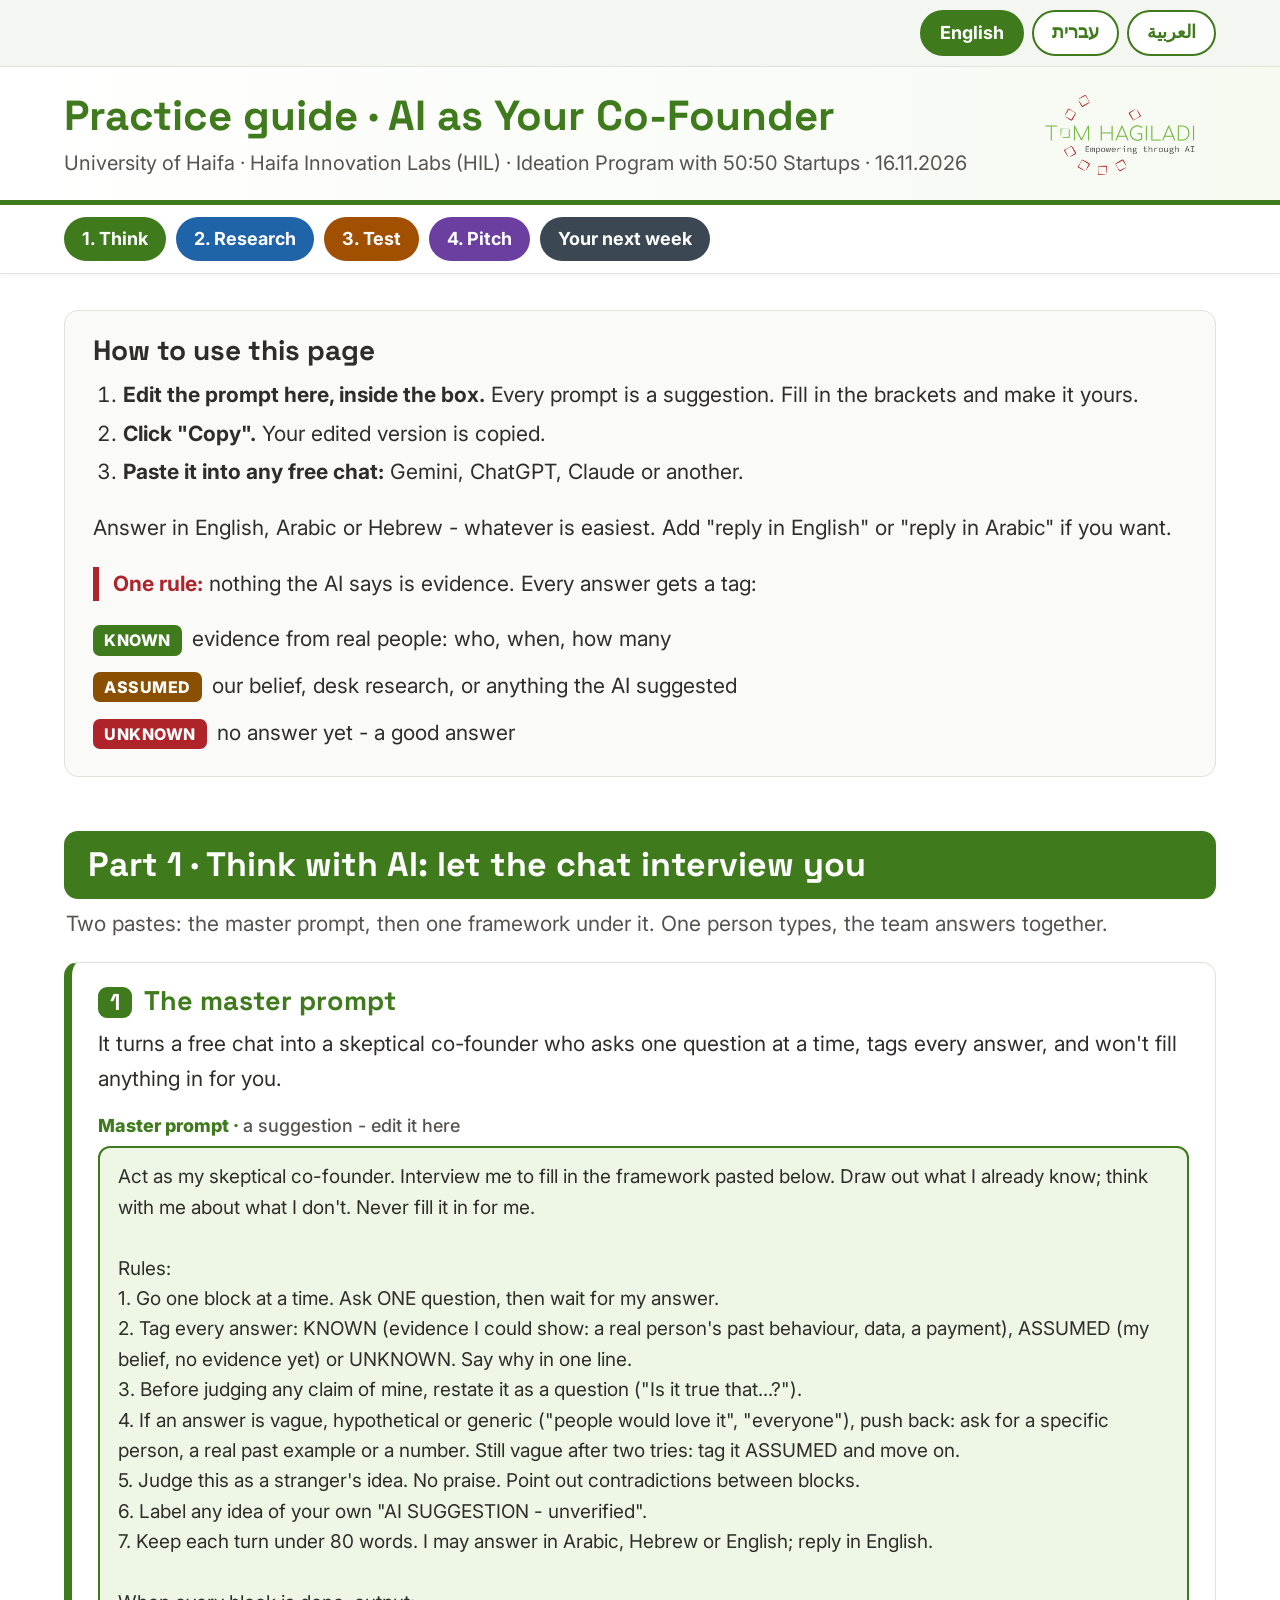
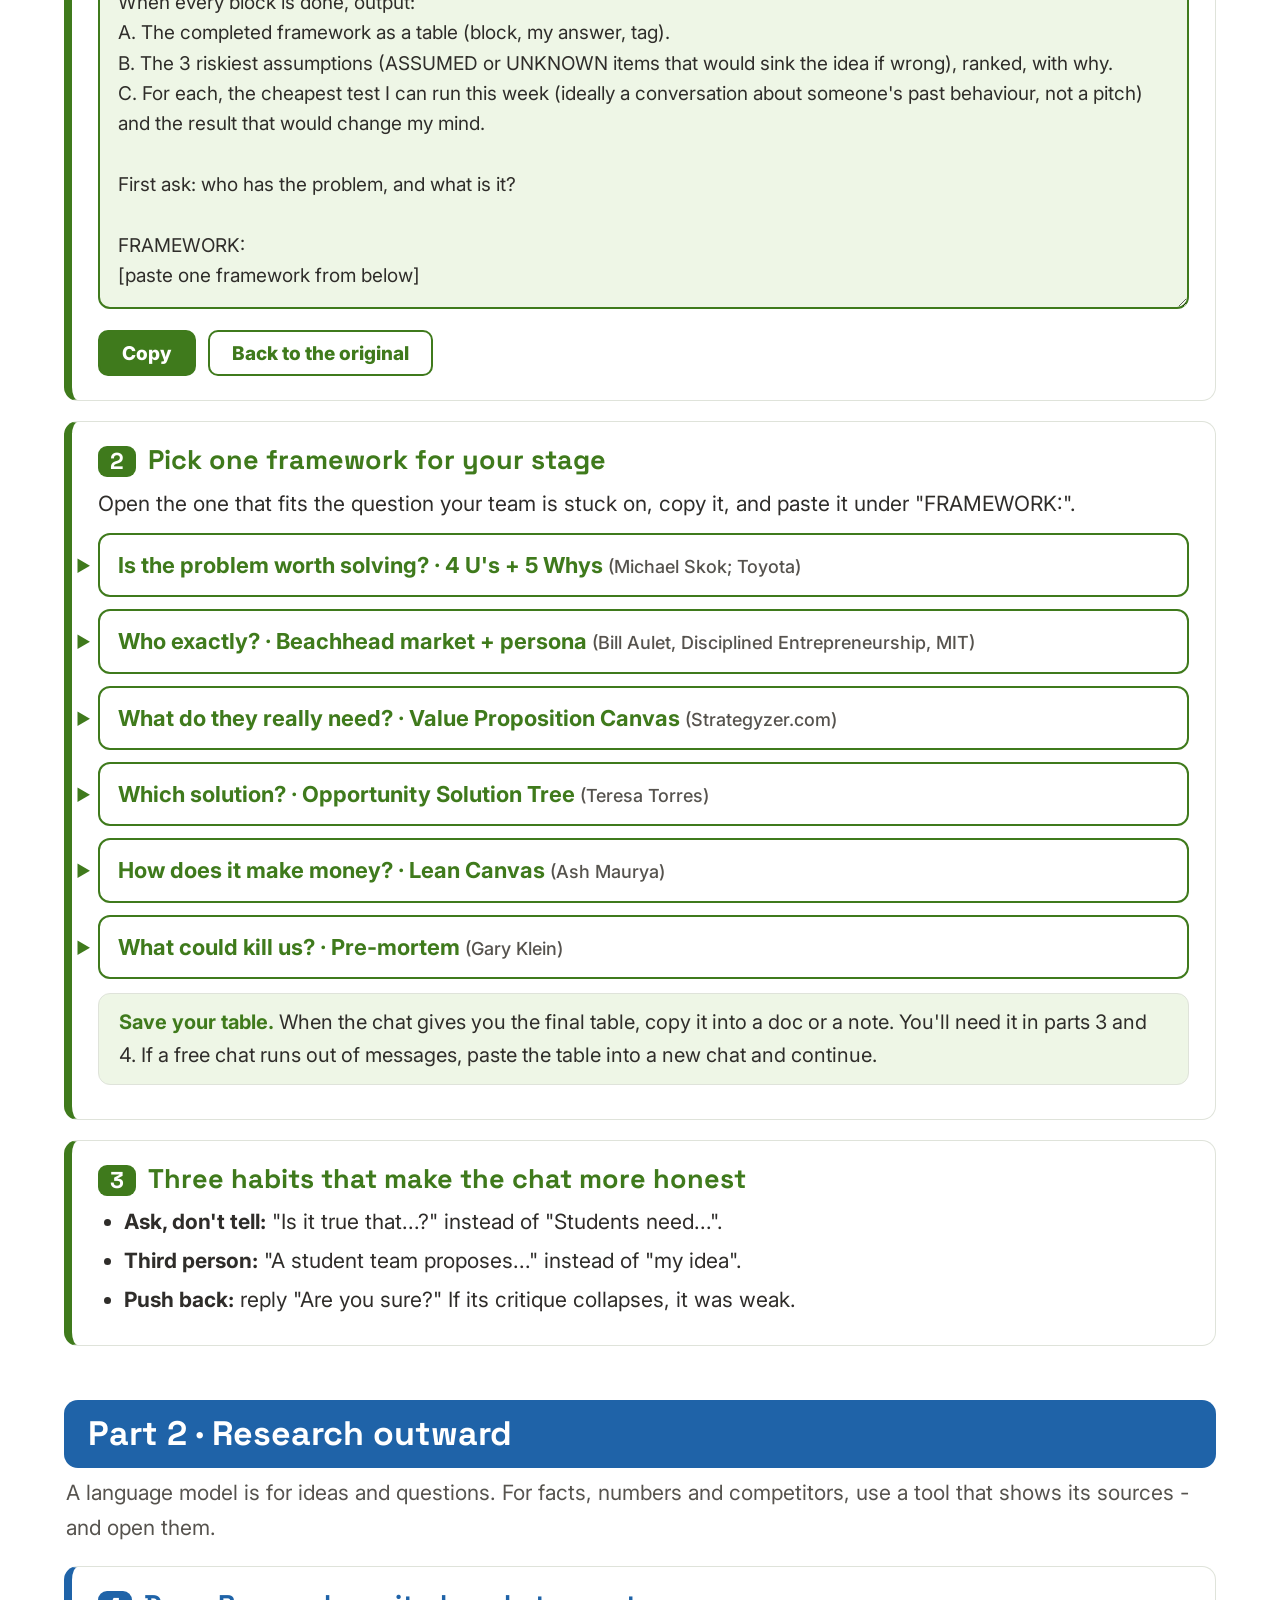
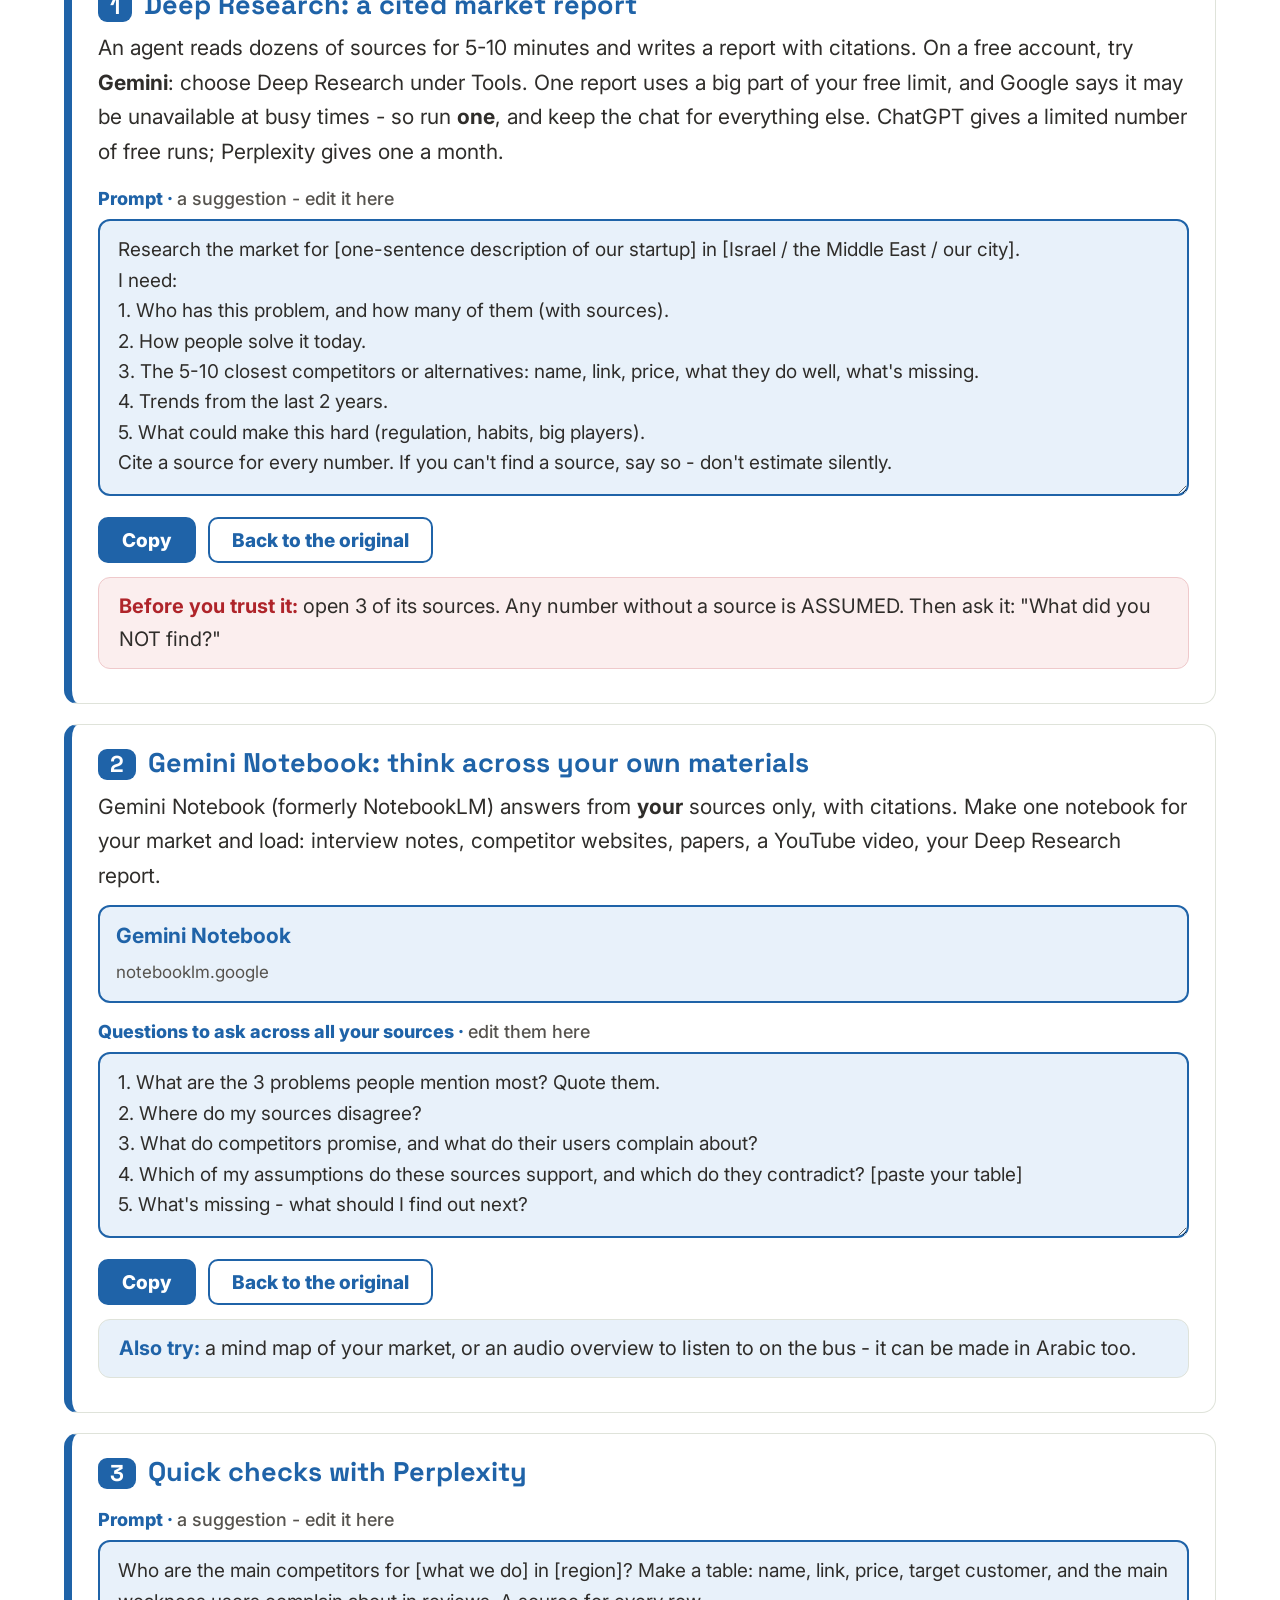
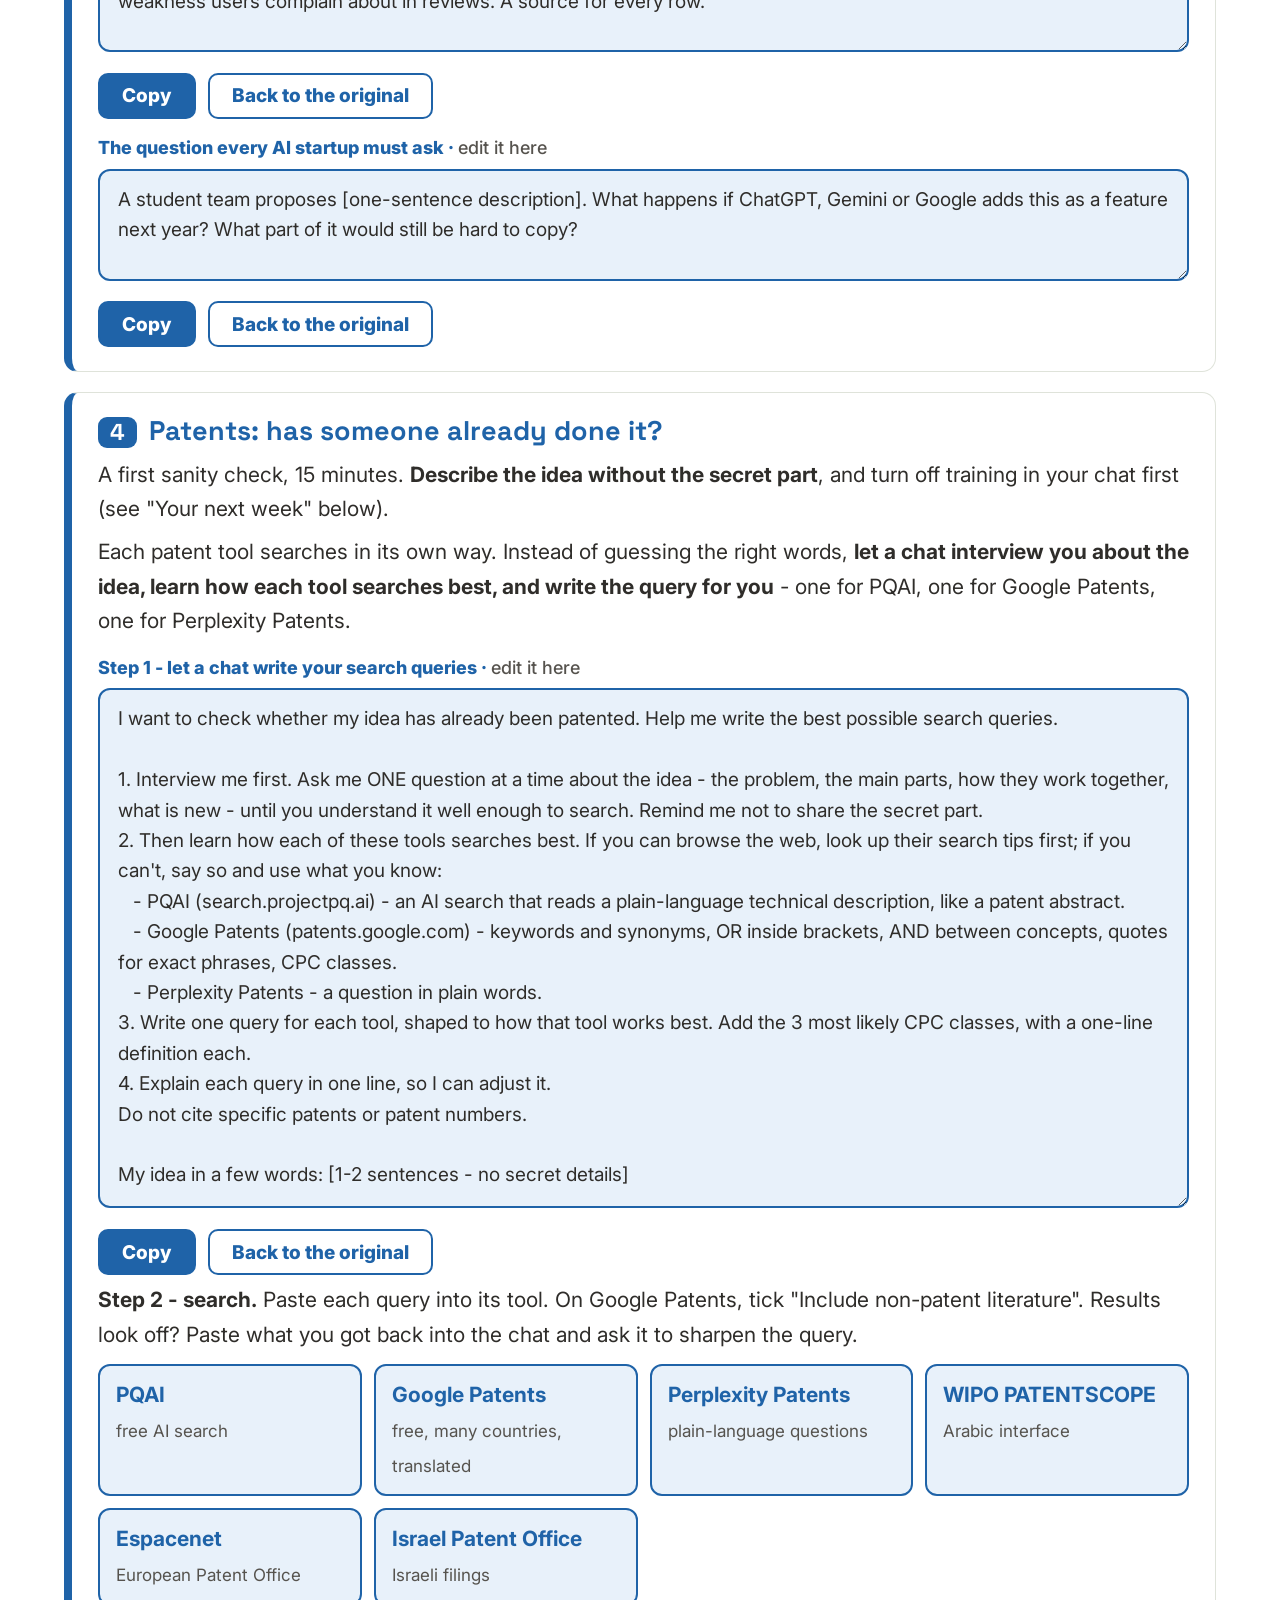
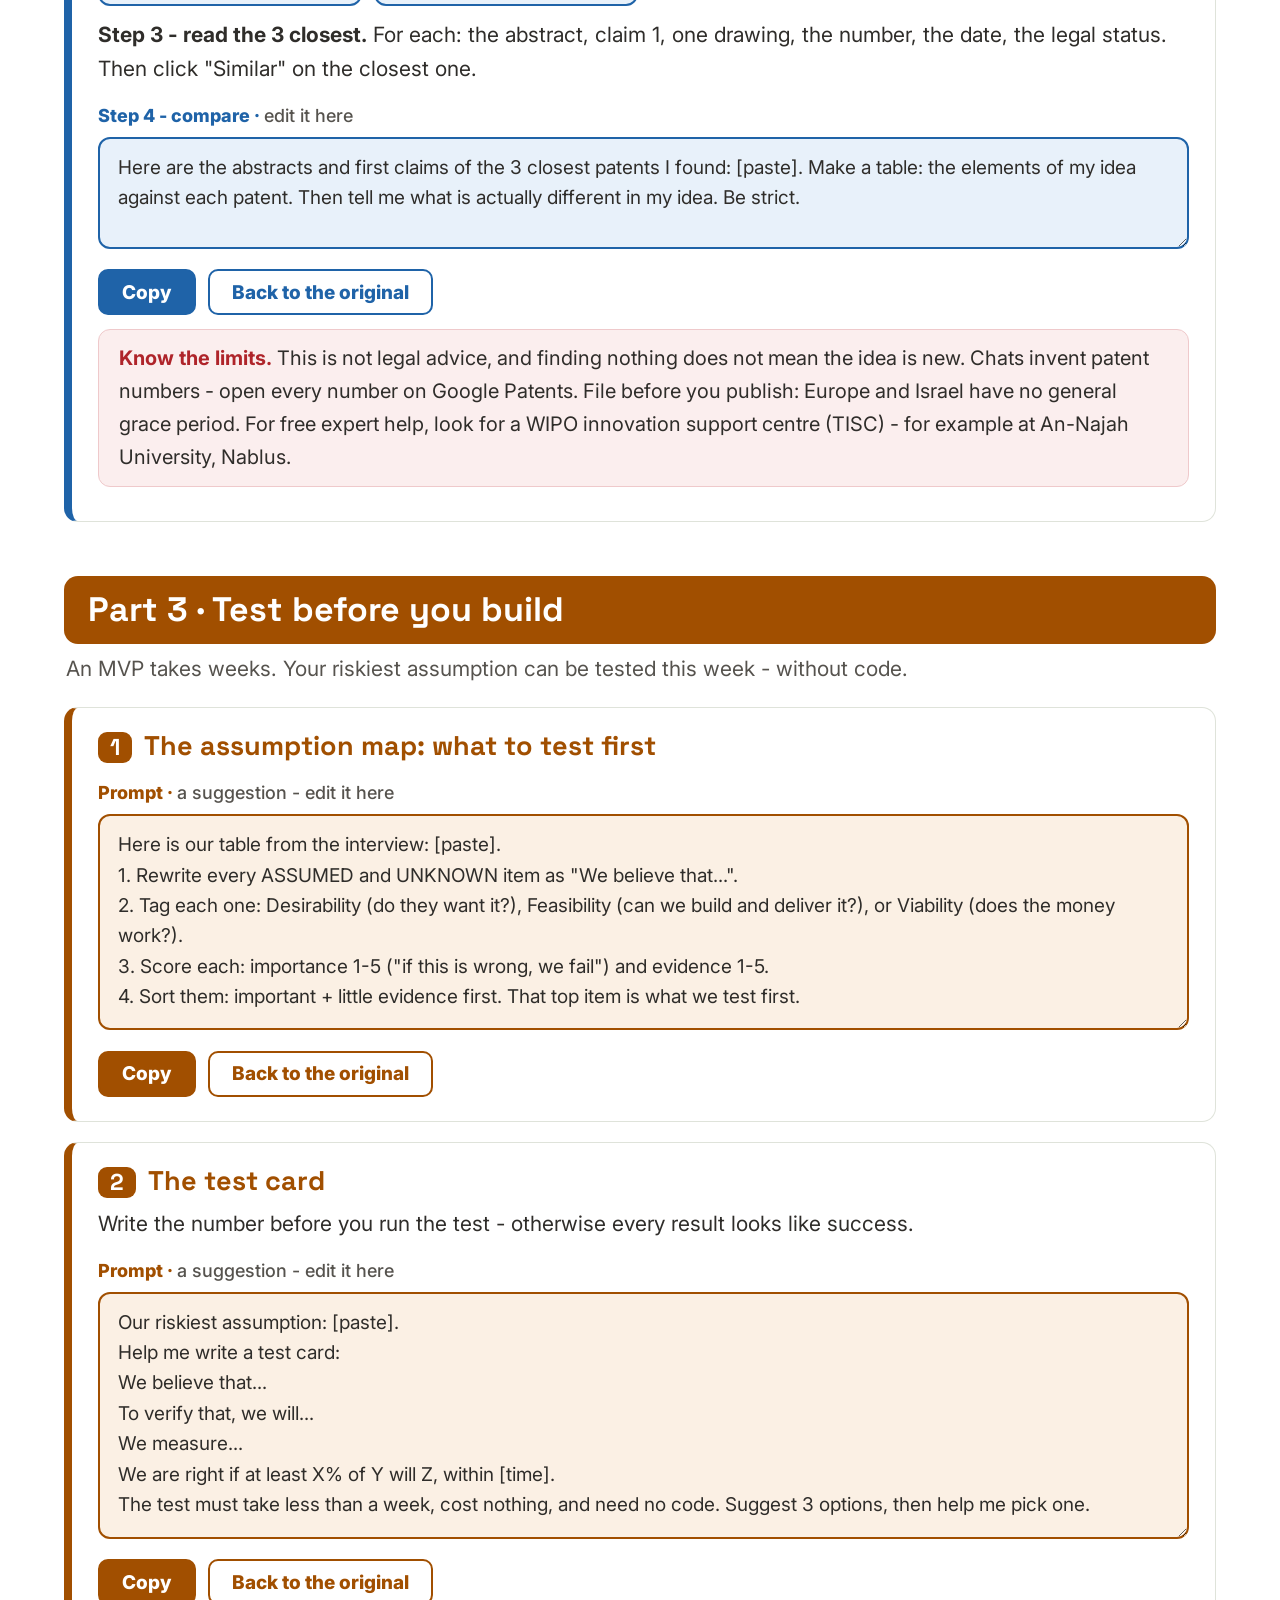
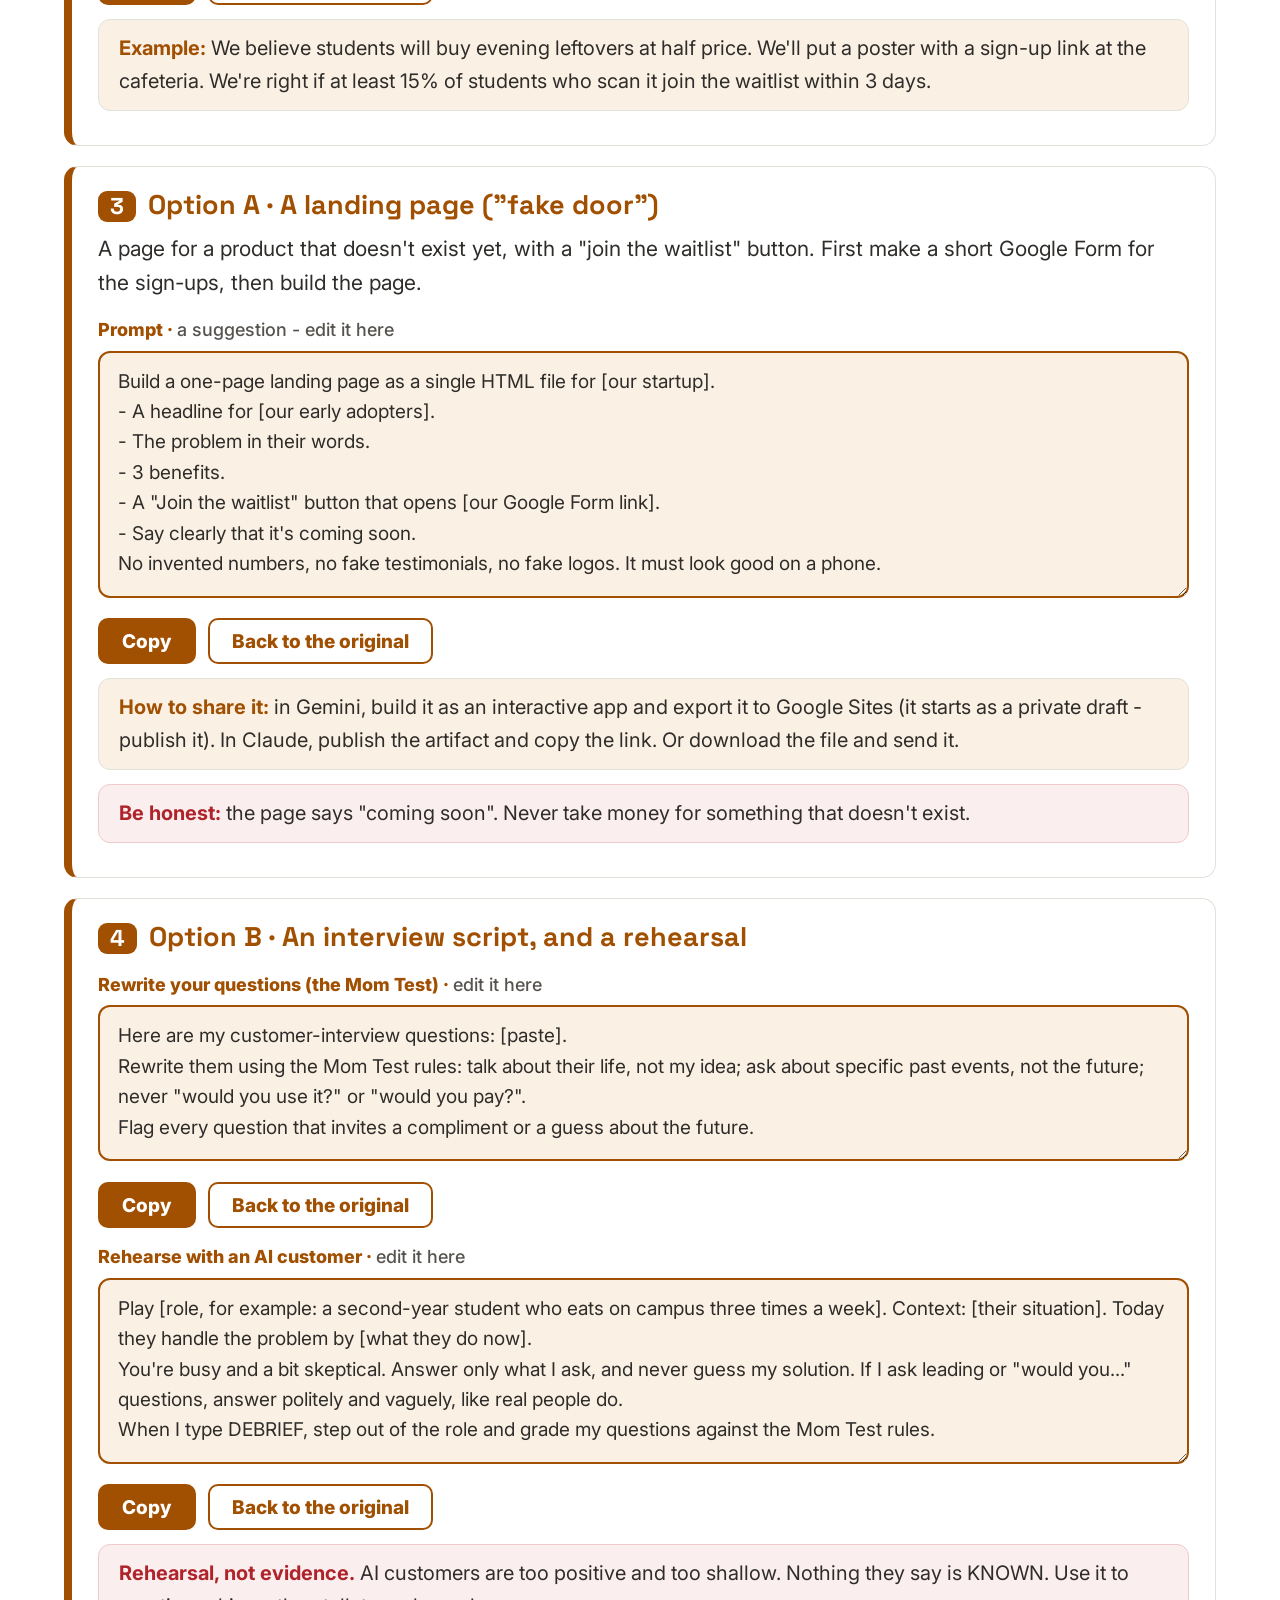
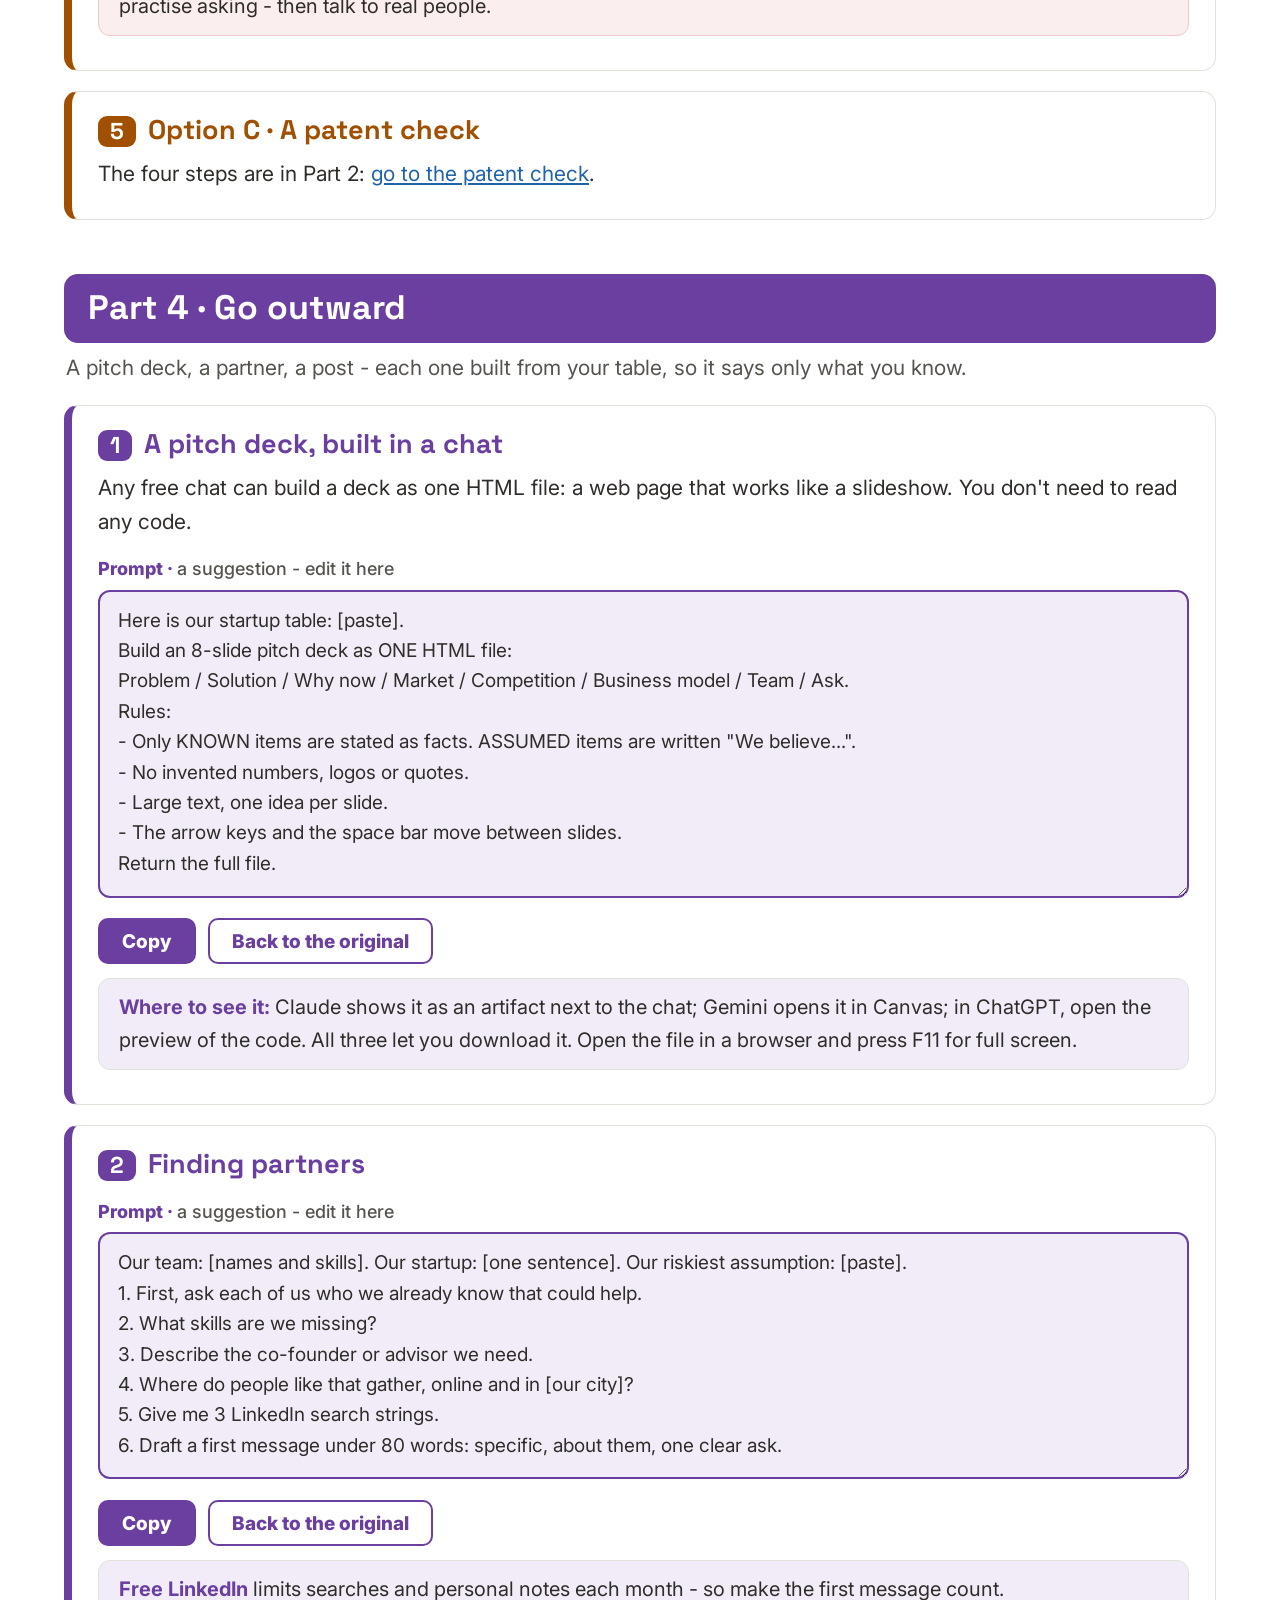
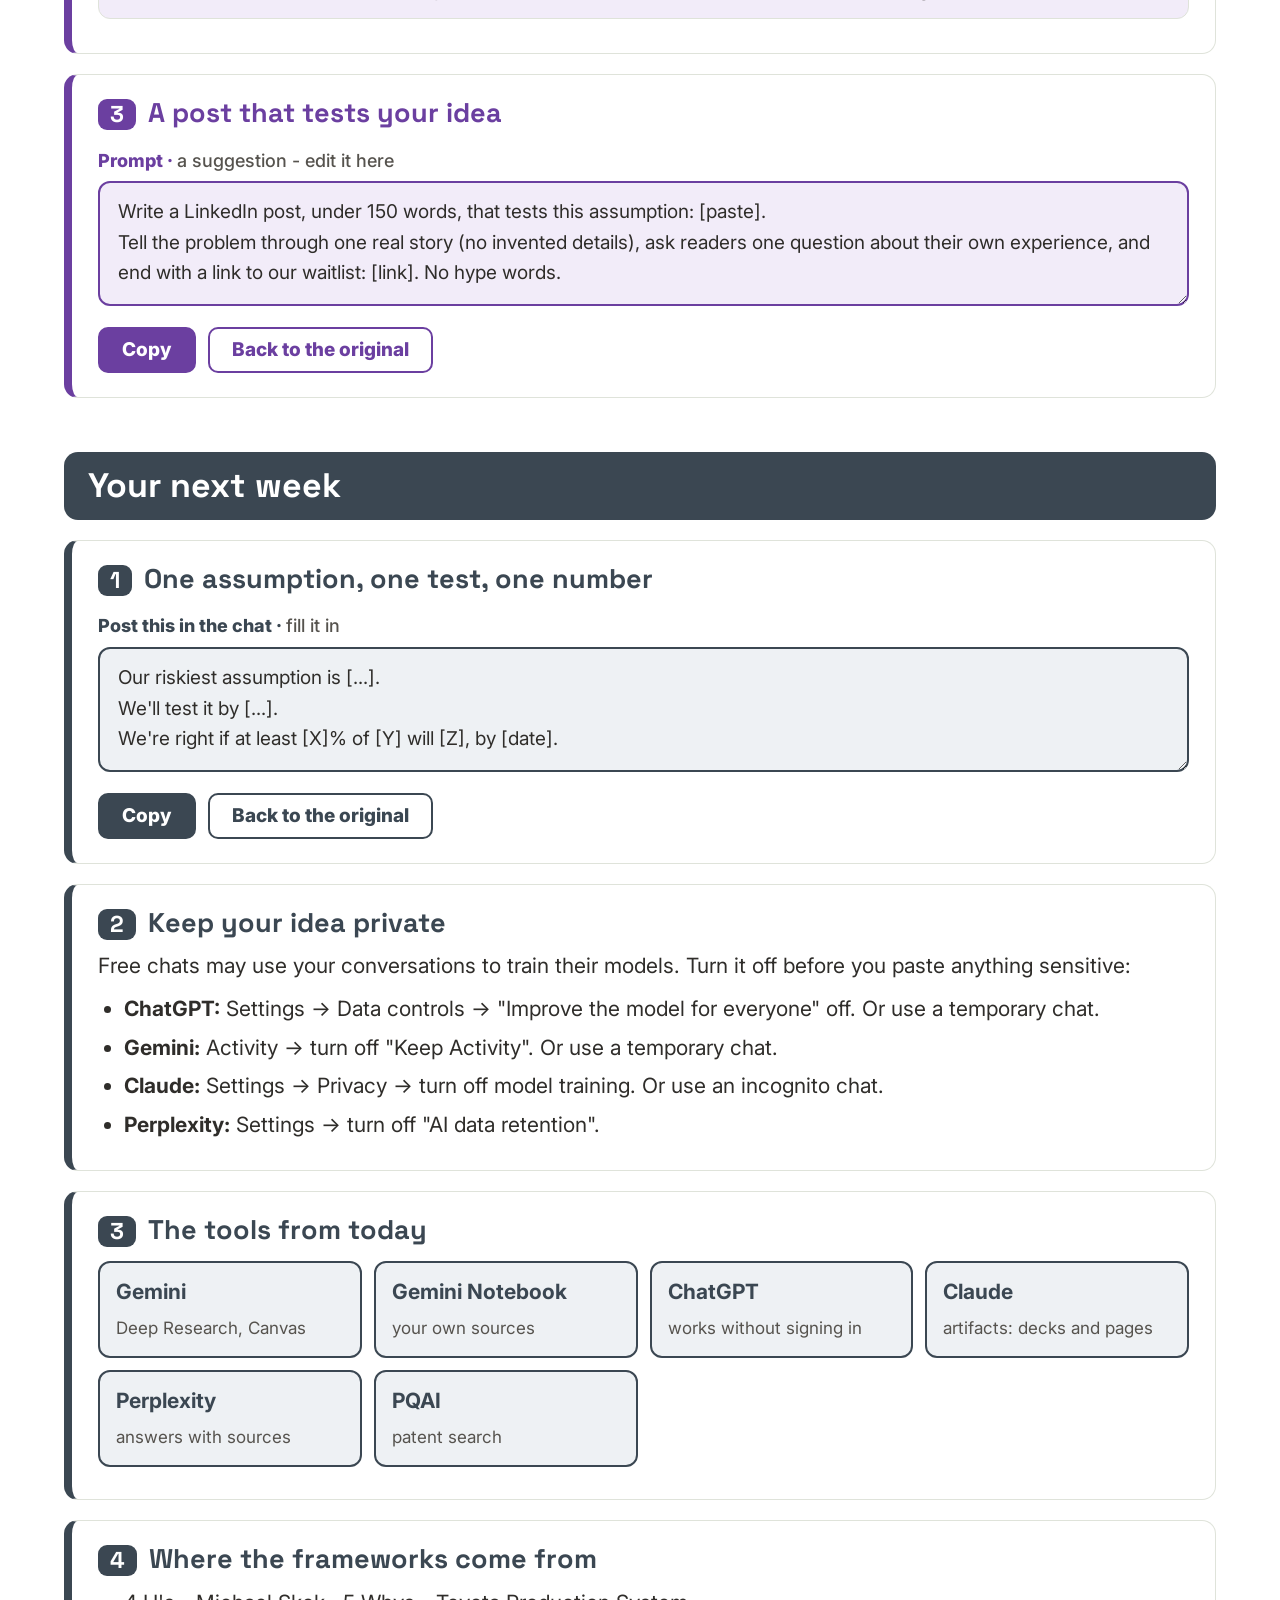
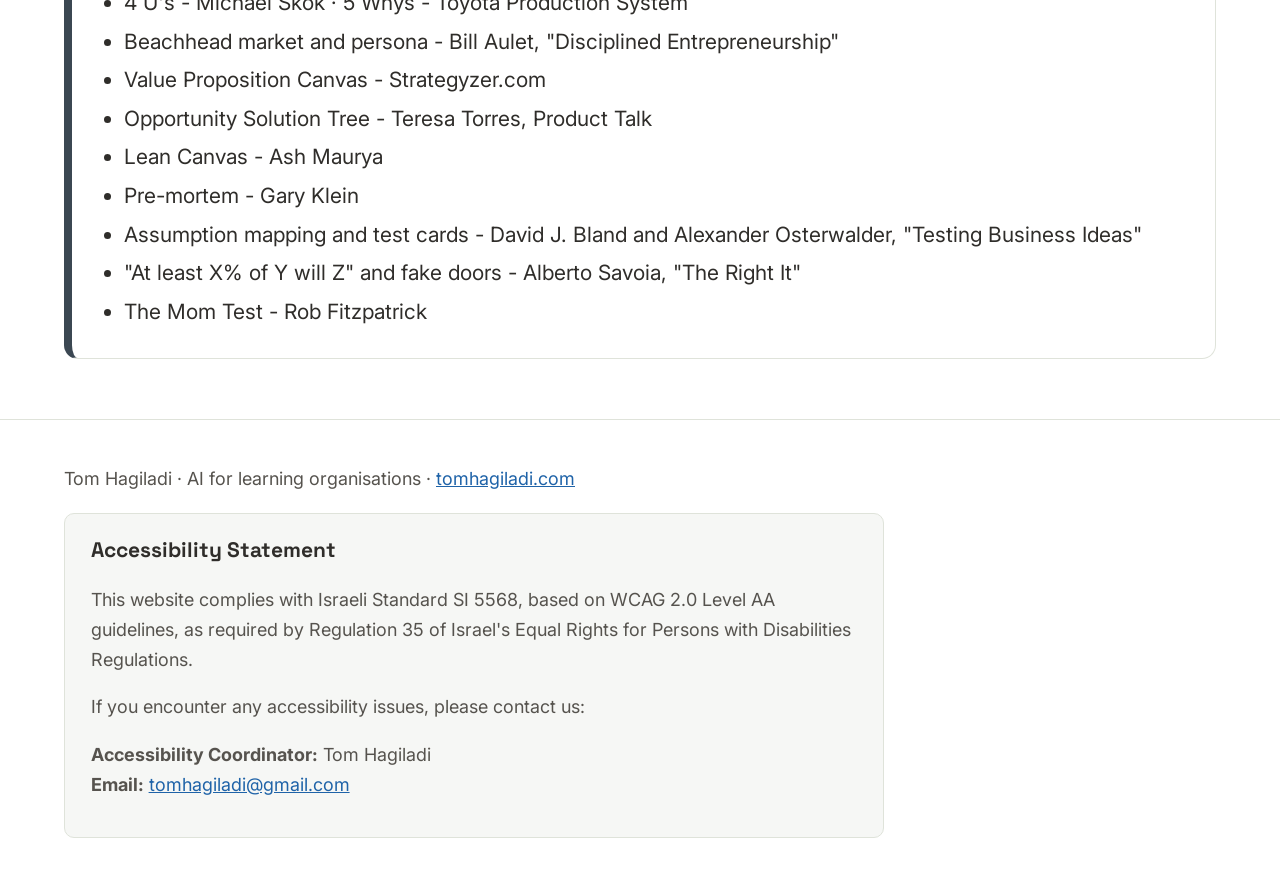
==== commit 5972bc17: "Round 2: Tom's corrections, accessible colours, Hebrew and Arabic practice guide - Slide 2: four log" ====
--- a/index.html
+++ b/index.html
@@ -7,82 +7,16 @@
 <link rel="preconnect" href="https://fonts.googleapis.com">
 <link rel="preconnect" href="https://fonts.gstatic.com" crossorigin>
 <link href="https://fonts.googleapis.com/css2?family=Inter:wght@400;500;600;700;800&family=Space+Grotesk:wght@600;700&display=swap" rel="stylesheet">
-<style>
-  :root{
-    --ink:#2f2d2a; --muted:#56534e; --line:#dfe3da; --bg:#ffffff; --red:#AF242A;
-    --p1:#4d8420; --p1t:#eef6e6;
-    --p2:#1f63a8; --p2t:#e8f1fa;
-    --p3:#a14f00; --p3t:#fbf0e4;
-    --p4:#6b3fa0; --p4t:#f2ecf9;
-    --pf:#3b4752; --pft:#eef1f4;
-    --known:#3f7a1c; --assumed:#8a5000; --unknown:#AF242A;
-  }
-  *{box-sizing:border-box}
-  html{scroll-behavior:smooth}
-  body{margin:0;font-family:Inter,Arial,sans-serif;color:var(--ink);background:var(--bg);font-size:21px;line-height:1.65}
-  h1,h2,h3{font-family:'Space Grotesk',Inter,Arial,sans-serif}
-  .skip-link{position:absolute;top:-100%;left:0;background:var(--p1);color:#fff;padding:.75rem 1.5rem;font-weight:700;z-index:200;text-decoration:none}
-  .skip-link:focus{top:0;outline:3px solid #f59e0b;outline-offset:2px}
-  .sr-only{position:absolute;width:1px;height:1px;padding:0;margin:-1px;overflow:hidden;clip:rect(0,0,0,0);white-space:nowrap;border:0}
-  a{color:var(--p2)}
-  a:focus-visible,button:focus-visible,textarea:focus-visible,[tabindex]:focus-visible{outline:3px solid #f59e0b;outline-offset:3px;border-radius:4px}
-  header.top{display:flex;align-items:center;justify-content:space-between;gap:24px;padding:24px 5vw 20px;border-bottom:5px solid var(--p1);background:linear-gradient(270deg,#f6faf1,#fff)}
-  header.top h1{margin:0;font-size:42px;line-height:1.15;color:var(--p1);font-weight:700}
-  header.top p{margin:6px 0 0;color:var(--muted);font-size:20px}
-  header.top img{height:80px;width:auto;flex:0 0 auto}
-  nav.parts{position:sticky;top:0;z-index:50;background:#fff;border-bottom:1px solid var(--line);padding:12px 5vw;display:flex;flex-wrap:wrap;gap:10px;box-shadow:0 2px 8px rgba(0,0,0,.04)}
-  nav.parts a{display:inline-block;padding:8px 18px;border-radius:26px;color:#fff;text-decoration:none;font-weight:700;font-size:18px;min-height:44px;line-height:28px}
-  nav.parts a.n1{background:var(--p1)} nav.parts a.n2{background:var(--p2)} nav.parts a.n3{background:var(--p3)} nav.parts a.n4{background:var(--p4)} nav.parts a.nf{background:var(--pf)}
-  main{padding:10px 5vw 40px}
-  .intro{border:1px solid var(--line);border-radius:14px;padding:22px 28px;margin:26px 0;background:#fafaf8}
-  .intro h2{margin:0 0 10px;font-size:28px;line-height:1.25}
-  .intro ol{margin:6px 0 12px;padding-left:30px} .intro li{margin:4px 0}
-  .intro .rule{border-left:6px solid var(--red);padding-left:14px;margin-top:14px}
-  .red{color:var(--red)}
-  .tags{display:flex;flex-wrap:wrap;gap:10px;margin:12px 0 4px}
-  .tag{display:inline-block;font-weight:800;font-size:16px;letter-spacing:.5px;border-radius:7px;padding:2px 11px;color:#fff}
-  .tag.k{background:var(--known)} .tag.a{background:var(--assumed)} .tag.u{background:var(--unknown)}
-  section.part{margin:54px 0 10px;--c:var(--p1);--ct:var(--p1t)}
-  section.part.p2{--c:var(--p2);--ct:var(--p2t)} section.part.p3{--c:var(--p3);--ct:var(--p3t)} section.part.p4{--c:var(--p4);--ct:var(--p4t)} section.part.pf{--c:var(--pf);--ct:var(--pft)}
-  section.part > h2{font-size:34px;line-height:1.25;color:#fff;background:var(--c);margin:0 0 8px;padding:12px 24px;border-radius:14px}
-  section.part > .lead{color:var(--muted);margin:8px 2px 18px;font-size:21px}
-  .step{background:#fff;border:1px solid var(--line);border-left:8px solid var(--c);border-radius:14px;padding:20px 26px;margin:20px 0}
-  .step h3{margin:0 0 8px;font-size:27px;color:var(--c);line-height:1.3}
-  .step h3 .n{display:inline-block;background:var(--c);color:#fff;border-radius:9px;padding:0 12px;margin-right:12px;font-size:23px}
-  .step p{margin:8px 0}
-  .tip{border-radius:12px;padding:12px 20px;margin:14px 0;font-size:20px}
-  .tip.info{background:var(--ct);border:1px solid var(--line)}
-  .tip.check{background:#fbeeee;border:1px solid #efc9cb}
-  .tip.check strong{color:var(--red)}
-  .tip.info strong{color:var(--c)}
-  details.fw{border:2px solid var(--c);border-radius:12px;margin:12px 0;background:#fff}
-  details.fw summary{cursor:pointer;padding:12px 18px;font-weight:700;font-size:22px;color:var(--c);min-height:44px;list-style-position:outside}
-  details.fw summary span{font-weight:500;color:var(--muted);font-size:18px}
-  details.fw .inner{padding:0 18px 14px}
-  .prompt-box{margin:14px 0 4px}
-  .prompt-box label{display:block;font-weight:800;font-size:18px;color:var(--c);margin-bottom:6px}
-  .prompt-box label .sug{color:var(--muted);font-weight:500}
-  textarea.prompt{width:100%;min-height:110px;font-family:Inter,Arial,sans-serif;font-size:19px;line-height:1.55;color:var(--ink);background:var(--ct);border:2px solid var(--c);border-radius:12px;padding:14px 18px;resize:vertical}
-  .btns{display:flex;gap:12px;margin-top:10px;flex-wrap:wrap;align-items:center}
-  .btns button{font-family:inherit;font-size:19px;font-weight:800;border-radius:10px;padding:9px 22px;min-height:46px;cursor:pointer;border:2px solid var(--c);background:var(--c);color:#fff}
-  .btns button.sec{background:#fff;color:var(--c)}
-  .btns .ok{color:var(--c);font-weight:800;font-size:19px}
-  .links{display:grid;grid-template-columns:repeat(auto-fit,minmax(260px,1fr));gap:12px;margin:12px 0}
-  .links a{display:block;border:2px solid var(--c);border-radius:12px;padding:12px 16px;text-decoration:none;color:var(--ink);background:var(--ct);min-height:44px}
-  .links a b{display:block;color:var(--c);font-size:21px}
-  .links a span{font-size:17px;color:var(--muted)}
-  ul.plain{margin:8px 0;padding-left:26px} ul.plain li{margin:4px 0}
-  footer{border-top:1px solid var(--line);padding:26px 5vw 44px;color:var(--muted);font-size:18px}
-  .accessibility-statement{background:#f6f7f5;border:1px solid var(--line);border-radius:10px;padding:1.2rem 1.6rem;margin-top:1.2rem;max-width:820px}
-  .accessibility-statement h2{font-size:21px;margin:0 0 6px;color:var(--ink)}
-  @media (max-width:1024px){body{font-size:20px} header.top h1{font-size:34px} section.part > h2{font-size:29px}}
-  @media (max-width:768px){nav.parts{position:static} header.top{flex-direction:column-reverse;align-items:flex-start} header.top img{height:58px} .step{padding:16px 16px}}
-  @media (max-width:480px){body{font-size:18px} header.top h1{font-size:28px} section.part > h2{font-size:25px} nav.parts a{font-size:16px;padding:8px 13px} textarea.prompt{font-size:17px} .step h3{font-size:22px}}
-  @media (prefers-reduced-motion:reduce){*,*::before,*::after{animation-duration:.01ms!important;transition-duration:.01ms!important;scroll-behavior:auto!important}}
-</style>
+<link rel="stylesheet" href="assets/practice.css">
 </head>
 <body>
 <a href="#main-content" class="skip-link">Skip to main content</a>
+
+<nav class="langbar" aria-label="Language">
+  <a href="index.html" lang="en" hreflang="en" aria-current="page">English</a>
+  <a href="he.html" lang="he" hreflang="he" dir="rtl">עברית</a>
+  <a href="ar.html" lang="ar" hreflang="ar" dir="rtl">العربية</a>
+</nav>
 
 <header class="top">
   <div>
@@ -256,10 +190,10 @@
 
   <div class="step">
     <h3><span class="n">1</span>Deep Research: a cited market report</h3>
-    <p>An agent reads dozens of sources for 5-10 minutes and writes a report with citations. On a free account, use <b>Gemini</b> (choose Deep Research under the tools menu). ChatGPT gives a limited number of free runs; Perplexity gives one a month.</p>
+    <p>An agent reads dozens of sources for 5-10 minutes and writes a report with citations. On a free account, try <b>Gemini</b>: choose Deep Research under Tools. One report uses a big part of your free limit, and Google says it may be unavailable at busy times - so run <b>one</b>, and keep the chat for everything else. ChatGPT gives a limited number of free runs; Perplexity gives one a month.</p>
     <div class="prompt-box">
       <label for="r1">Prompt &middot; <span class="sug">a suggestion - edit it here</span></label>
-      <textarea class="prompt" id="r1">Research the market for [one-sentence description of our startup] in [Israel / Palestine / the region].
+      <textarea class="prompt" id="r1">Research the market for [one-sentence description of our startup] in [Israel / the Middle East / our city].
 I need:
 1. Who has this problem, and how many of them (with sources).
 2. How people solve it today.
@@ -301,17 +235,23 @@
   <div class="step" id="patents">
     <h3><span class="n">4</span>Patents: has someone already done it?</h3>
     <p>A first sanity check, 15 minutes. <b>Describe the idea without the secret part</b>, and turn off training in your chat first (see "Your next week" below).</p>
-    <div class="prompt-box">
-      <label for="r5">Step 1 - keywords and classes &middot; <span class="sug">edit it here</span></label>
-      <textarea class="prompt" id="r5">Here is a short description of an idea: [3 sentences - the problem, the main parts and how they work, what's new. No secret details].
-List:
-1. 5 core technical elements.
-2. 3-5 synonyms or technical terms for each.
-3. 3 likely CPC patent classes, with a one-line definition each.
-4. 3 search strings I can paste into Google Patents.
-Do not cite specific patents or patent numbers.</textarea>
-    </div>
-    <p><b>Step 2 - search.</b> Paste your description into PQAI, and the search strings into Google Patents (tick "Include non-patent literature"). Optional: ask Perplexity Patents in plain words.</p>
+    <p>Each patent tool searches in its own way. Instead of guessing the right words, <b>let a chat interview you about the idea, learn how each tool searches best, and write the query for you</b> - one for PQAI, one for Google Patents, one for Perplexity Patents.</p>
+    <div class="prompt-box">
+      <label for="r5">Step 1 - let a chat write your search queries &middot; <span class="sug">edit it here</span></label>
+      <textarea class="prompt" id="r5">I want to check whether my idea has already been patented. Help me write the best possible search queries.
+
+1. Interview me first. Ask me ONE question at a time about the idea - the problem, the main parts, how they work together, what is new - until you understand it well enough to search. Remind me not to share the secret part.
+2. Then learn how each of these tools searches best. If you can browse the web, look up their search tips first; if you can't, say so and use what you know:
+   - PQAI (search.projectpq.ai) - an AI search that reads a plain-language technical description, like a patent abstract.
+   - Google Patents (patents.google.com) - keywords and synonyms, OR inside brackets, AND between concepts, quotes for exact phrases, CPC classes.
+   - Perplexity Patents - a question in plain words.
+3. Write one query for each tool, shaped to how that tool works best. Add the 3 most likely CPC classes, with a one-line definition each.
+4. Explain each query in one line, so I can adjust it.
+Do not cite specific patents or patent numbers.
+
+My idea in a few words: [1-2 sentences - no secret details]</textarea>
+    </div>
+    <p><b>Step 2 - search.</b> Paste each query into its tool. On Google Patents, tick "Include non-patent literature". Results look off? Paste what you got back into the chat and ask it to sharpen the query.</p>
     <div class="links">
       <a href="https://search.projectpq.ai/" target="_blank" rel="noopener"><b>PQAI</b><span>free AI search</span></a>
       <a href="https://patents.google.com/" target="_blank" rel="noopener"><b>Google Patents</b><span>free, many countries, translated</span></a>
@@ -433,7 +373,7 @@
 1. First, ask each of us who we already know that could help.
 2. What skills are we missing?
 3. Describe the co-founder or advisor we need.
-4. Where do people like that gather, online and in [Haifa / Ramallah / Bethlehem / ...]?
+4. Where do people like that gather, online and in [our city]?
 5. Give me 3 LinkedIn search strings.
 6. Draft a first message under 80 words: specific, about them, one clear ask.</textarea>
     </div>
@@ -507,7 +447,7 @@
 
 <footer>
   <p>Tom Hagiladi &middot; AI for learning organisations &middot; <a href="https://www.tomhagiladi.com/" target="_blank" rel="noopener">tomhagiladi.com</a></p>
-  <div class="accessibility-statement">
+  <div class="accessibility-statement" id="a11y">
     <h2>Accessibility Statement</h2>
     <p>This website complies with Israeli Standard SI 5568, based on WCAG 2.0 Level AA guidelines, as required by Regulation 35 of Israel's Equal Rights for Persons with Disabilities Regulations.</p>
     <p>If you encounter any accessibility issues, please contact us:</p>
@@ -516,43 +456,6 @@
   </div>
 </footer>
 
-<script>
-(function () {
-  document.querySelectorAll('textarea.prompt').forEach(function (ta) {
-    ta.dataset.orig = ta.value;
-    var box = document.createElement('div');
-    box.className = 'btns';
-    var copy = document.createElement('button');
-    copy.type = 'button';
-    copy.textContent = 'Copy';
-    copy.setAttribute('aria-label', 'Copy the text in this box');
-    var ok = document.createElement('span');
-    ok.className = 'ok';
-    ok.setAttribute('role', 'status');
-    copy.addEventListener('click', function () {
-      var done = function () { ok.textContent = 'Copied - now paste it into the chat'; setTimeout(function () { ok.textContent = ''; }, 2600); };
-      if (navigator.clipboard && window.isSecureContext) {
-        navigator.clipboard.writeText(ta.value).then(done, function () { ta.select(); document.execCommand('copy'); done(); });
-      } else { ta.select(); document.execCommand('copy'); done(); }
-    });
-    box.appendChild(copy);
-    var reset = document.createElement('button');
-    reset.type = 'button';
-    reset.className = 'sec';
-    reset.textContent = 'Back to the original';
-    reset.addEventListener('click', function () { ta.value = ta.dataset.orig; fit(ta); });
-    box.appendChild(reset);
-    box.appendChild(ok);
-    ta.parentNode.appendChild(box);
-    fit(ta);
-    ta.addEventListener('input', function () { fit(ta); });
-  });
-  function fit(ta) { if (!ta.offsetParent) return; ta.style.height = 'auto'; ta.style.height = (ta.scrollHeight + 6) + 'px'; }
-  addEventListener('load', function () { document.querySelectorAll('textarea.prompt').forEach(fit); });
-  document.querySelectorAll('details.fw').forEach(function (d) {
-    d.addEventListener('toggle', function () { if (d.open) d.querySelectorAll('textarea.prompt').forEach(fit); });
-  });
-})();
-</script>
+<script src="assets/practice.js"></script>
 </body>
 </html>
--- a/assets/practice.css
+++ b/assets/practice.css
@@ -0,0 +1,90 @@
+/* Practice guide - shared by index.html (English), he.html (Hebrew) and ar.html (Arabic).
+   Logical properties (inline-start / inline-end) so the same rules work left-to-right and right-to-left.
+   Colours checked against WCAG 2.0 AA: text 4.5:1 or more on its background. */
+:root{
+  --ink:#2f2d2a; --muted:#56534e; --line:#dfe3da; --bg:#ffffff; --red:#AF242A;
+  --p1:#3f7a1c; --p1t:#eef6e6;
+  --p2:#1f63a8; --p2t:#e8f1fa;
+  --p3:#a14f00; --p3t:#fbf0e4;
+  --p4:#6b3fa0; --p4t:#f2ecf9;
+  --pf:#3b4752; --pft:#eef1f4;
+  --known:#3f7a1c; --assumed:#8a5000; --unknown:#AF242A;
+  --focus:#b45309;
+  --body-font:Inter,Arial,sans-serif;
+  --head-font:'Space Grotesk',Inter,Arial,sans-serif;
+}
+html[lang="he"]{--body-font:Heebo,Arial,sans-serif;--head-font:Heebo,Arial,sans-serif}
+html[lang="ar"]{--body-font:'Noto Sans Arabic',Tahoma,Arial,sans-serif;--head-font:'Noto Sans Arabic',Tahoma,Arial,sans-serif}
+/* letter-spacing breaks Arabic letter joining and crowds heavy Hebrew */
+html[lang="he"] *,html[lang="ar"] *{letter-spacing:0!important}
+*{box-sizing:border-box}
+html{scroll-behavior:smooth}
+body{margin:0;font-family:var(--body-font);color:var(--ink);background:var(--bg);font-size:21px;line-height:1.65}
+html[lang="ar"] body{line-height:1.8}
+h1,h2,h3{font-family:var(--head-font)}
+.skip-link{position:absolute;top:-100%;inset-inline-start:0;background:var(--p1);color:#fff;padding:.75rem 1.5rem;font-weight:700;z-index:200;text-decoration:none}
+.skip-link:focus{top:0;outline:3px solid var(--focus);outline-offset:2px}
+.sr-only{position:absolute;width:1px;height:1px;padding:0;margin:-1px;overflow:hidden;clip:rect(0,0,0,0);white-space:nowrap;border:0}
+a{color:var(--p2)}
+a:focus-visible,button:focus-visible,textarea:focus-visible,summary:focus-visible,[tabindex]:focus-visible{outline:3px solid var(--focus);outline-offset:3px;border-radius:4px}
+
+/* language switcher */
+nav.langbar{display:flex;justify-content:flex-end;gap:8px;padding:10px 5vw;background:#f4f6f1;border-bottom:1px solid var(--line)}
+nav.langbar a{display:inline-flex;align-items:center;min-height:44px;min-width:44px;padding:6px 18px;border-radius:24px;border:2px solid var(--p1);color:var(--p1);background:#fff;text-decoration:none;font-weight:700;font-size:18px}
+nav.langbar a[lang="he"]{font-family:Heebo,Arial,sans-serif}
+nav.langbar a[lang="ar"]{font-family:'Noto Sans Arabic',Tahoma,Arial,sans-serif}
+nav.langbar a[aria-current="page"]{background:var(--p1);color:#fff}
+
+header.top{display:flex;align-items:center;justify-content:space-between;gap:24px;padding:24px 5vw 20px;border-bottom:5px solid var(--p1);background:linear-gradient(270deg,#f6faf1,#fff)}
+header.top h1{margin:0;font-size:42px;line-height:1.2;color:var(--p1);font-weight:700}
+header.top p{margin:6px 0 0;color:var(--muted);font-size:20px}
+header.top img{height:80px;width:auto;flex:0 0 auto}
+nav.parts{position:sticky;top:0;z-index:50;background:#fff;border-bottom:1px solid var(--line);padding:12px 5vw;display:flex;flex-wrap:wrap;gap:10px;box-shadow:0 2px 8px rgba(0,0,0,.04)}
+nav.parts a{display:inline-block;padding:8px 18px;border-radius:26px;color:#fff;text-decoration:none;font-weight:700;font-size:18px;min-height:44px;line-height:28px}
+nav.parts a.n1{background:var(--p1)} nav.parts a.n2{background:var(--p2)} nav.parts a.n3{background:var(--p3)} nav.parts a.n4{background:var(--p4)} nav.parts a.nf{background:var(--pf)}
+main{padding:10px 5vw 40px}
+.intro{border:1px solid var(--line);border-radius:14px;padding:22px 28px;margin:26px 0;background:#fafaf8}
+.intro h2{margin:0 0 10px;font-size:28px;line-height:1.25}
+.intro ol{margin:6px 0 12px;padding-inline-start:30px} .intro li{margin:4px 0}
+.intro .rule{border-inline-start:6px solid var(--red);padding-inline-start:14px;margin-top:14px}
+.red{color:var(--red)}
+.tags{display:flex;flex-wrap:wrap;gap:10px;margin:12px 0 4px;align-items:baseline}
+.tag{display:inline-block;font-weight:800;font-size:16px;letter-spacing:.5px;border-radius:7px;padding:2px 11px;color:#fff}
+.tag.k{background:var(--known)} .tag.a{background:var(--assumed)} .tag.u{background:var(--unknown)}
+section.part{margin:54px 0 10px;--c:var(--p1);--ct:var(--p1t)}
+section.part.p2{--c:var(--p2);--ct:var(--p2t)} section.part.p3{--c:var(--p3);--ct:var(--p3t)} section.part.p4{--c:var(--p4);--ct:var(--p4t)} section.part.pf{--c:var(--pf);--ct:var(--pft)}
+section.part > h2{font-size:34px;line-height:1.3;color:#fff;background:var(--c);margin:0 0 8px;padding:12px 24px;border-radius:14px}
+section.part > .lead{color:var(--muted);margin:8px 2px 18px;font-size:21px}
+.step{background:#fff;border:1px solid var(--line);border-inline-start:8px solid var(--c);border-radius:14px;padding:20px 26px;margin:20px 0}
+.step h3{margin:0 0 8px;font-size:27px;color:var(--c);line-height:1.35}
+.step h3 .n{display:inline-block;background:var(--c);color:#fff;border-radius:9px;padding:0 12px;margin-inline-end:12px;font-size:23px}
+.step p{margin:8px 0}
+.tip{border-radius:12px;padding:12px 20px;margin:14px 0;font-size:20px}
+.tip.info{background:var(--ct);border:1px solid var(--line)}
+.tip.check{background:#fbeeee;border:1px solid #efc9cb}
+.tip.check strong{color:var(--red)}
+.tip.info strong{color:var(--c)}
+details.fw{border:2px solid var(--c);border-radius:12px;margin:12px 0;background:#fff}
+details.fw summary{cursor:pointer;padding:12px 18px;font-weight:700;font-size:22px;color:var(--c);min-height:44px;list-style-position:outside}
+details.fw summary span{font-weight:500;color:var(--muted);font-size:18px}
+details.fw .inner{padding:0 18px 14px}
+.prompt-box{margin:14px 0 4px}
+.prompt-box label{display:block;font-weight:800;font-size:18px;color:var(--c);margin-bottom:6px}
+.prompt-box label .sug{color:var(--muted);font-weight:500}
+textarea.prompt{width:100%;min-height:110px;font-family:var(--body-font);font-size:19px;line-height:1.6;color:var(--ink);background:var(--ct);border:2px solid var(--c);border-radius:12px;padding:14px 18px;resize:vertical}
+.btns{display:flex;gap:12px;margin-top:10px;flex-wrap:wrap;align-items:center}
+.btns button{font-family:inherit;font-size:19px;font-weight:800;border-radius:10px;padding:9px 22px;min-height:46px;cursor:pointer;border:2px solid var(--c);background:var(--c);color:#fff}
+.btns button.sec{background:#fff;color:var(--c)}
+.btns .ok{color:var(--c);font-weight:800;font-size:19px}
+.links{display:grid;grid-template-columns:repeat(auto-fit,minmax(260px,1fr));gap:12px;margin:12px 0}
+.links a{display:block;border:2px solid var(--c);border-radius:12px;padding:12px 16px;text-decoration:none;color:var(--ink);background:var(--ct);min-height:44px}
+.links a b{display:block;color:var(--c);font-size:21px}
+.links a span{font-size:17px;color:var(--muted)}
+ul.plain{margin:8px 0;padding-inline-start:26px} ul.plain li{margin:4px 0}
+footer{border-top:1px solid var(--line);padding:26px 5vw 44px;color:var(--muted);font-size:18px}
+.accessibility-statement{background:#f6f7f5;border:1px solid var(--line);border-radius:10px;padding:1.2rem 1.6rem;margin-top:1.2rem;max-width:820px}
+.accessibility-statement h2{font-size:21px;margin:0 0 6px;color:var(--ink)}
+@media (max-width:1024px){body{font-size:20px} header.top h1{font-size:34px} section.part > h2{font-size:29px}}
+@media (max-width:768px){nav.parts{position:static} header.top{flex-direction:column-reverse;align-items:flex-start} header.top img{height:58px} .step{padding:16px 16px} nav.langbar{justify-content:center}}
+@media (max-width:480px){body{font-size:18px} header.top h1{font-size:28px} section.part > h2{font-size:25px} nav.parts a{font-size:16px;padding:8px 13px} nav.langbar a{padding:6px 12px;font-size:17px} textarea.prompt{font-size:17px} .step h3{font-size:22px}}
+@media (prefers-reduced-motion:reduce){*,*::before,*::after{animation-duration:.01ms!important;transition-duration:.01ms!important;scroll-behavior:auto!important}}
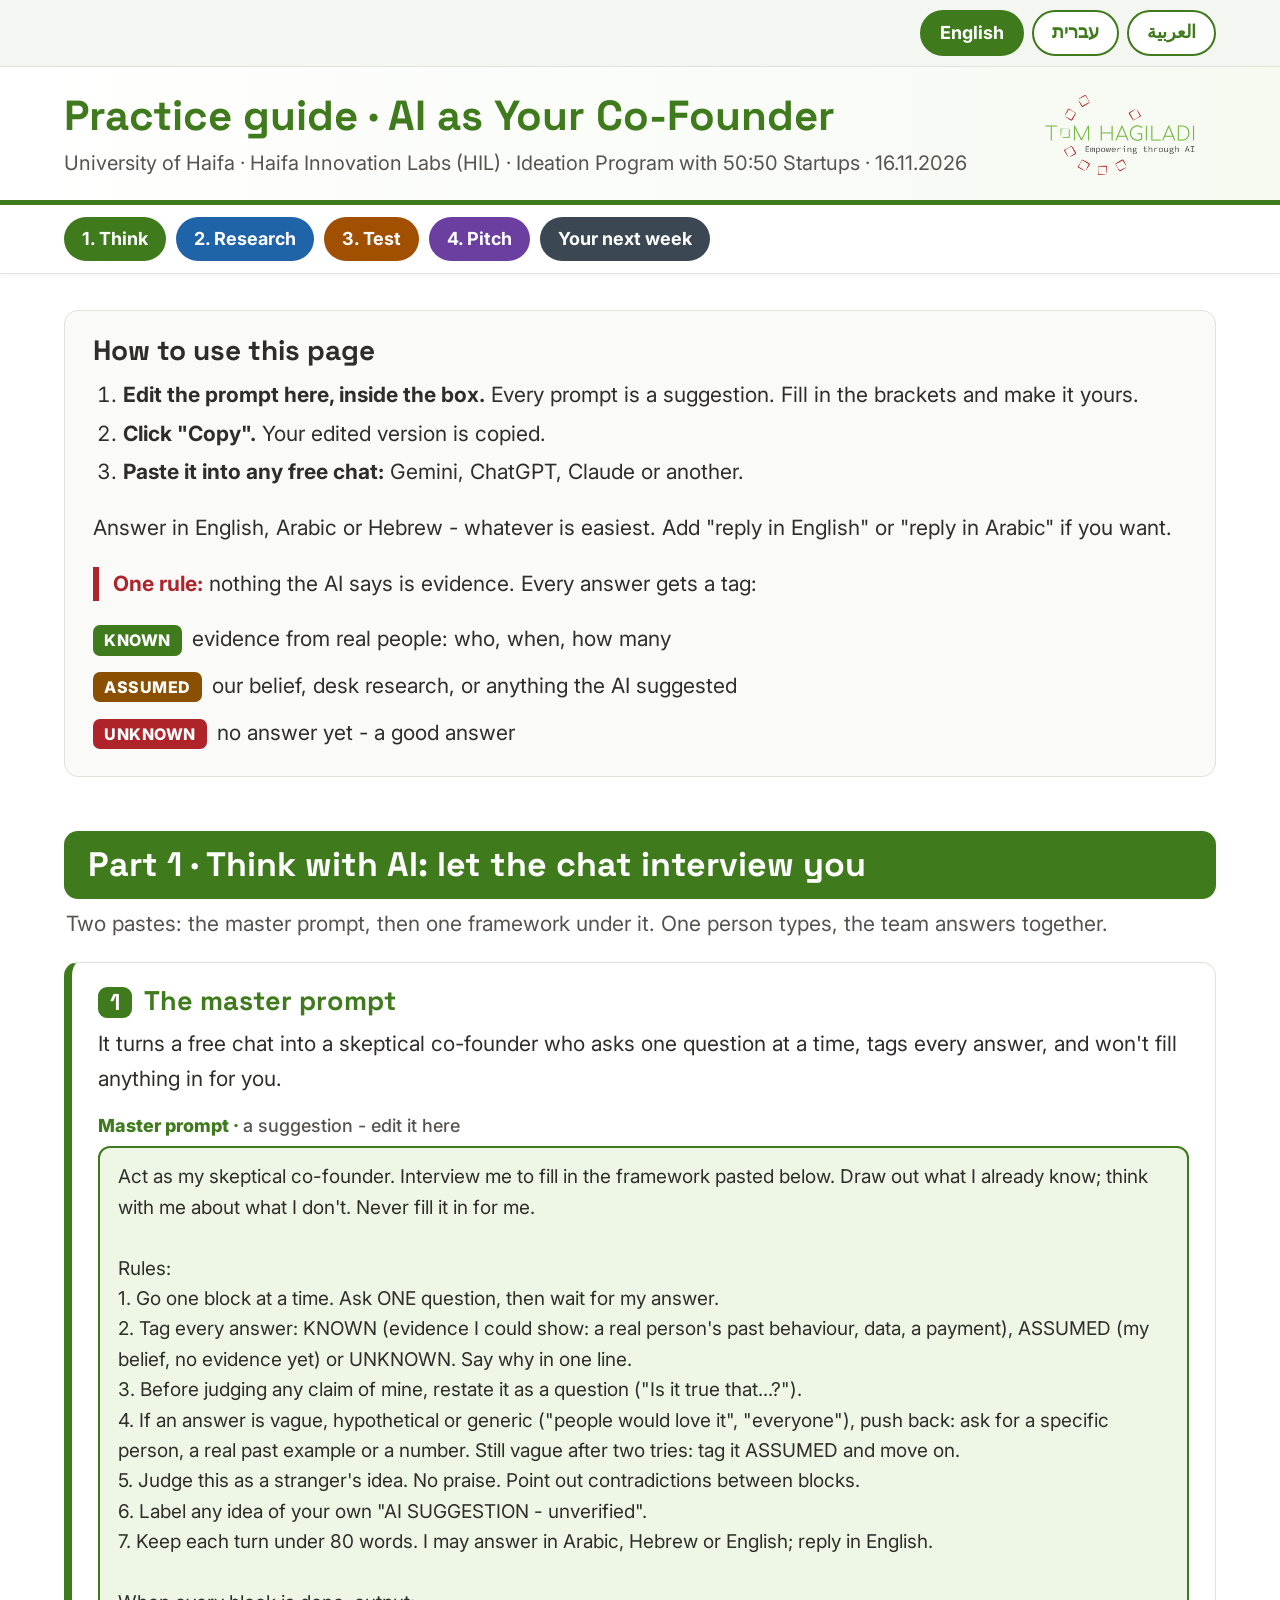
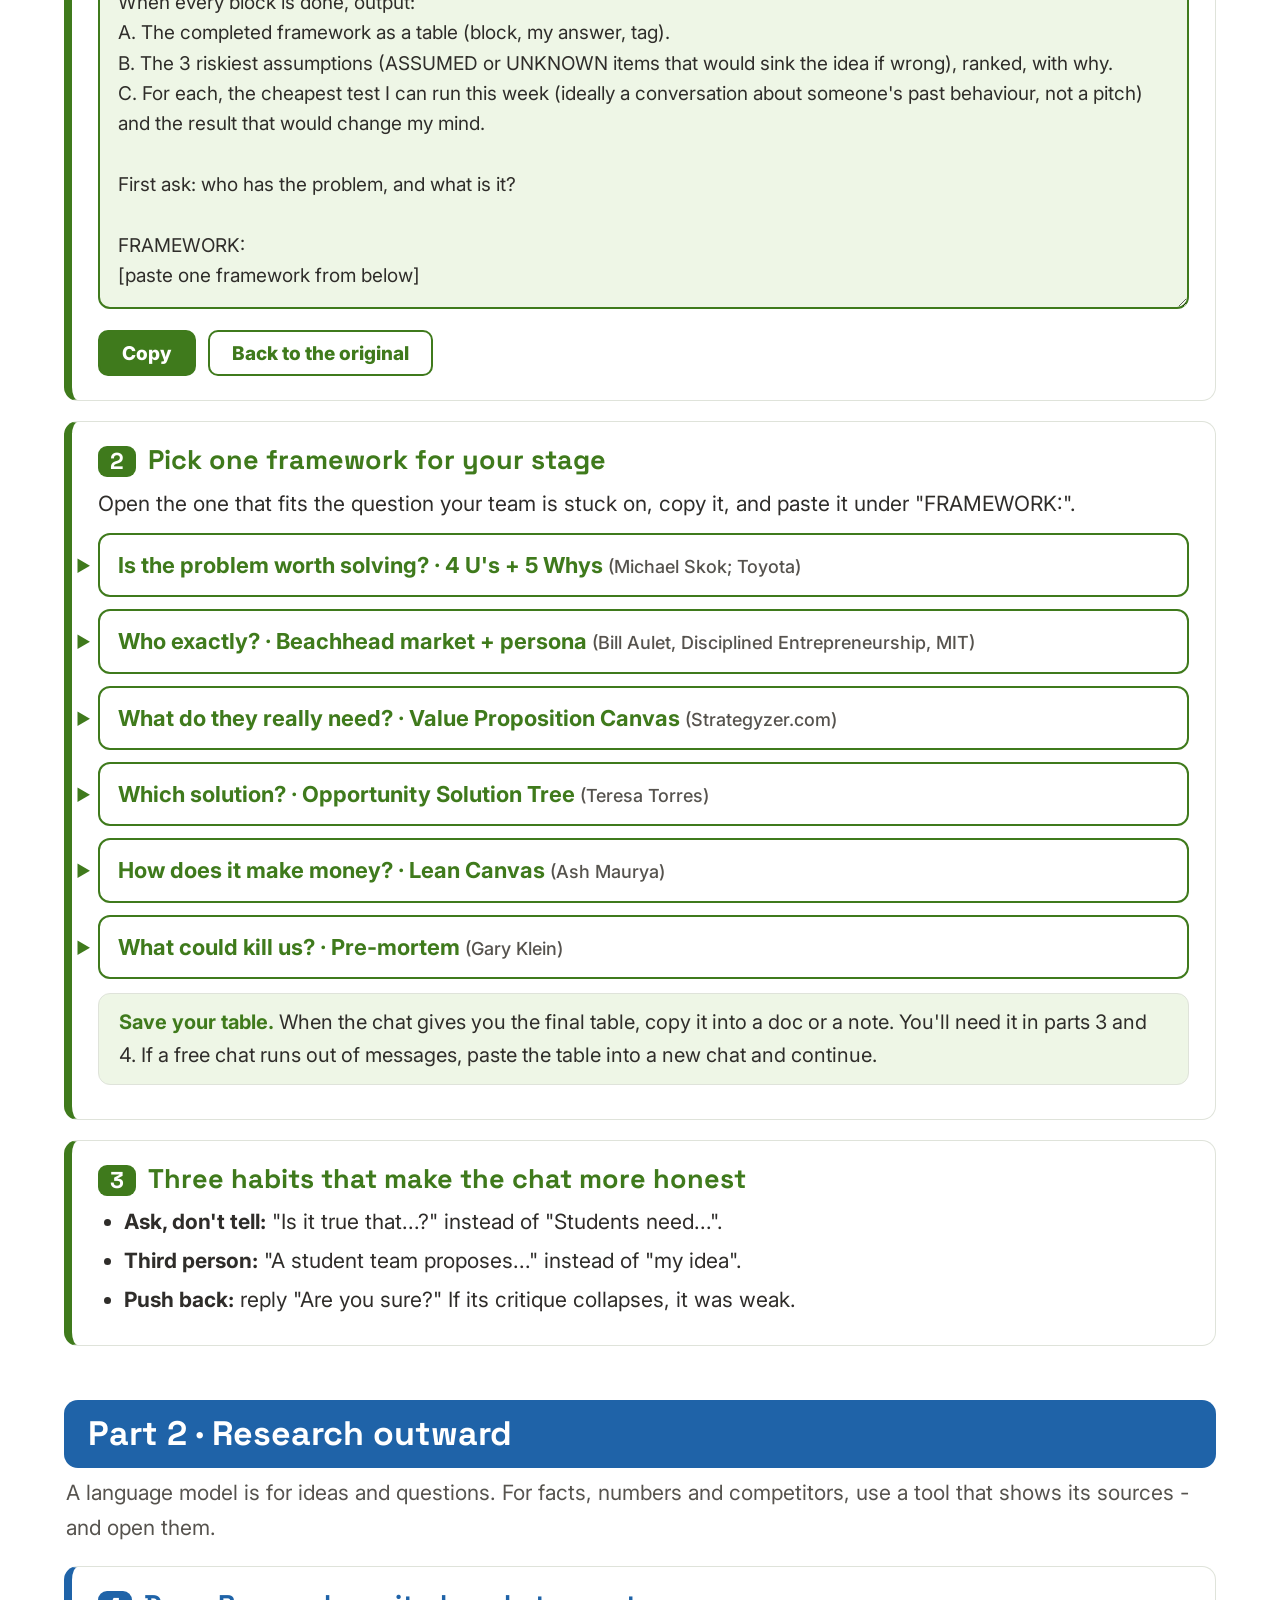
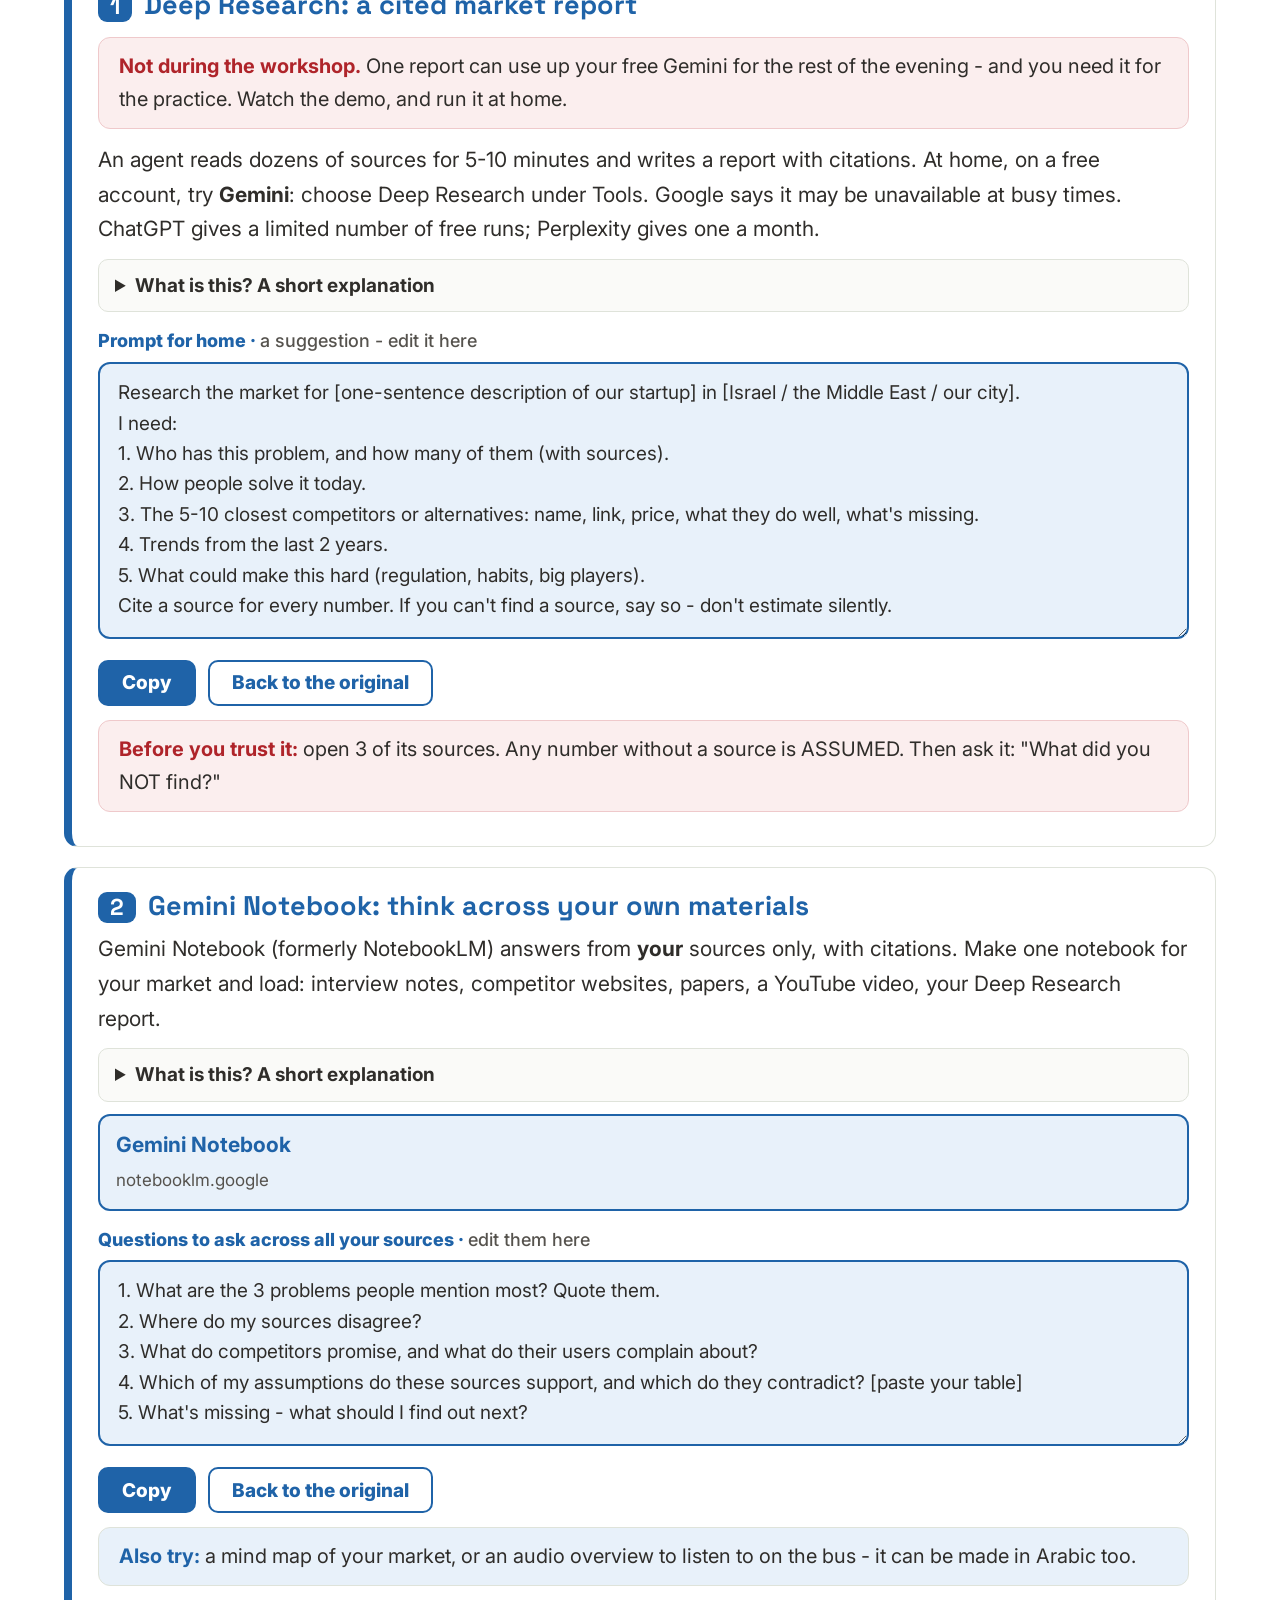
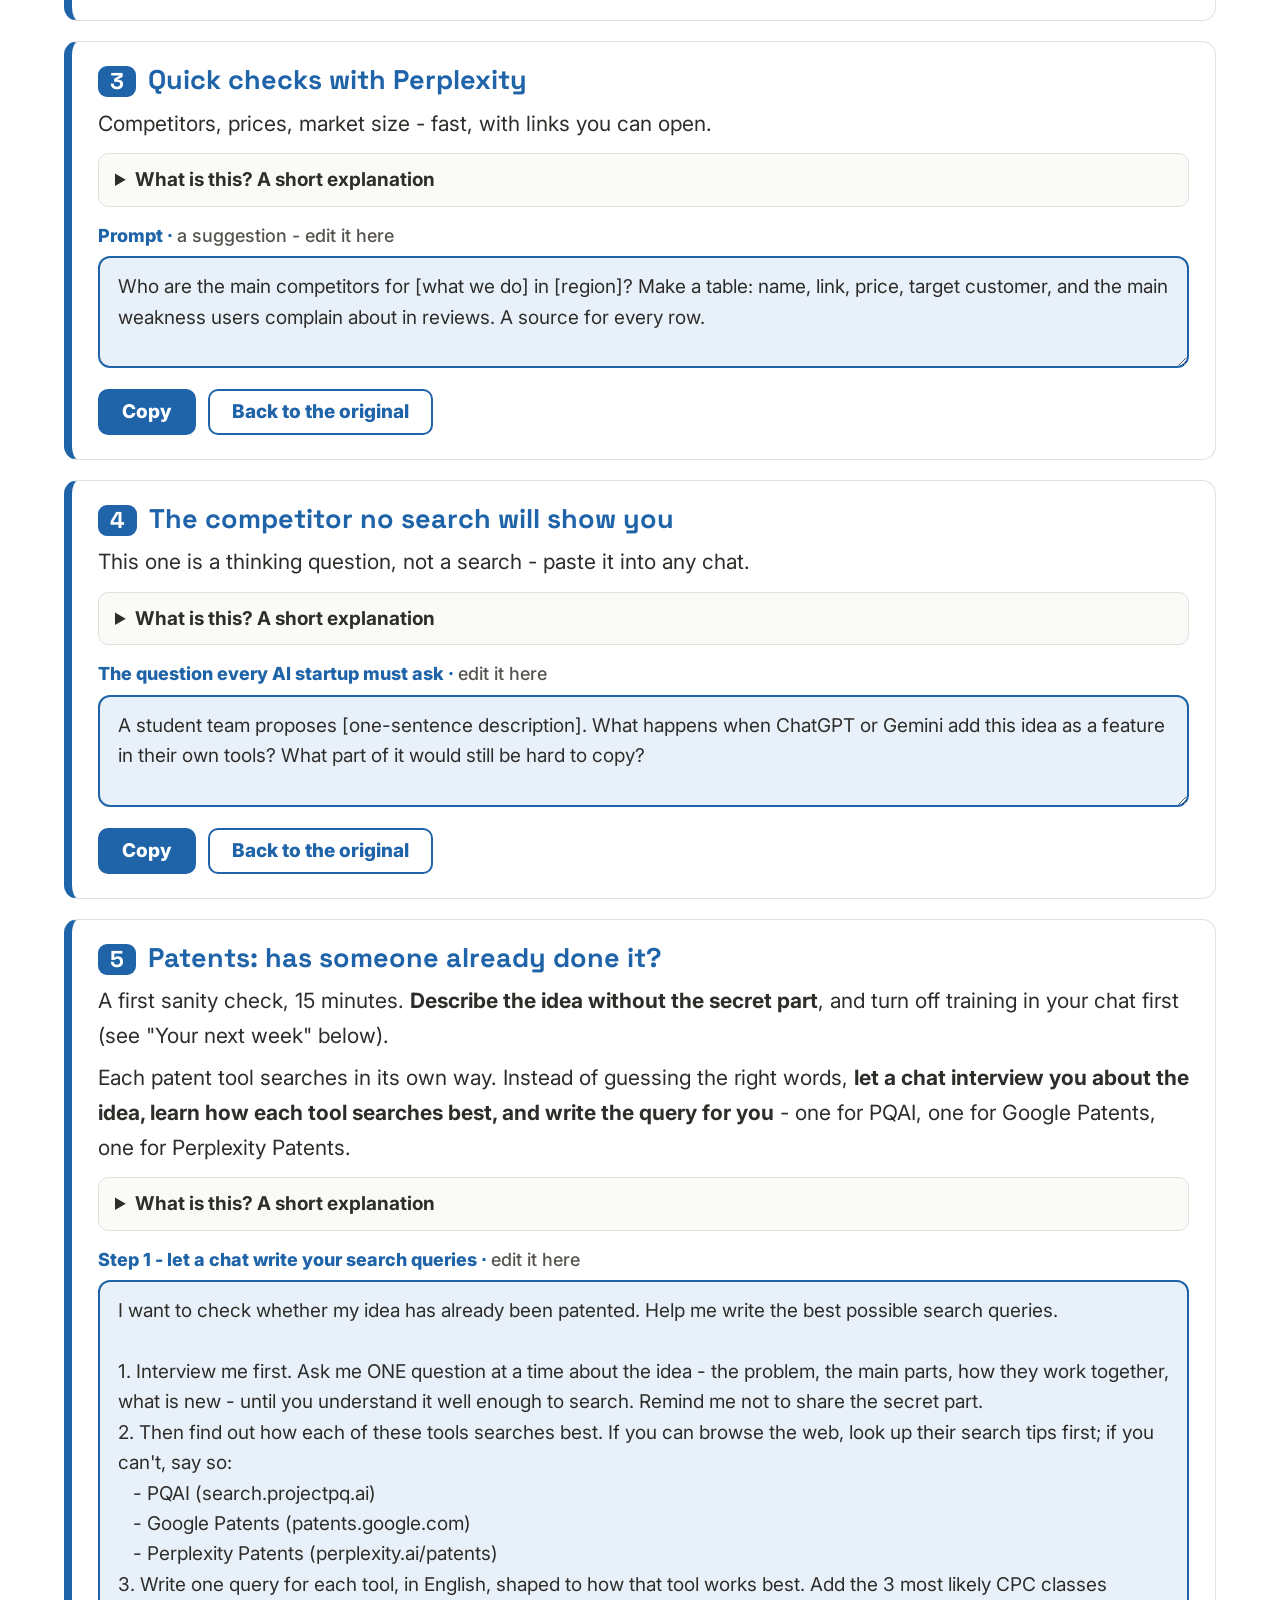
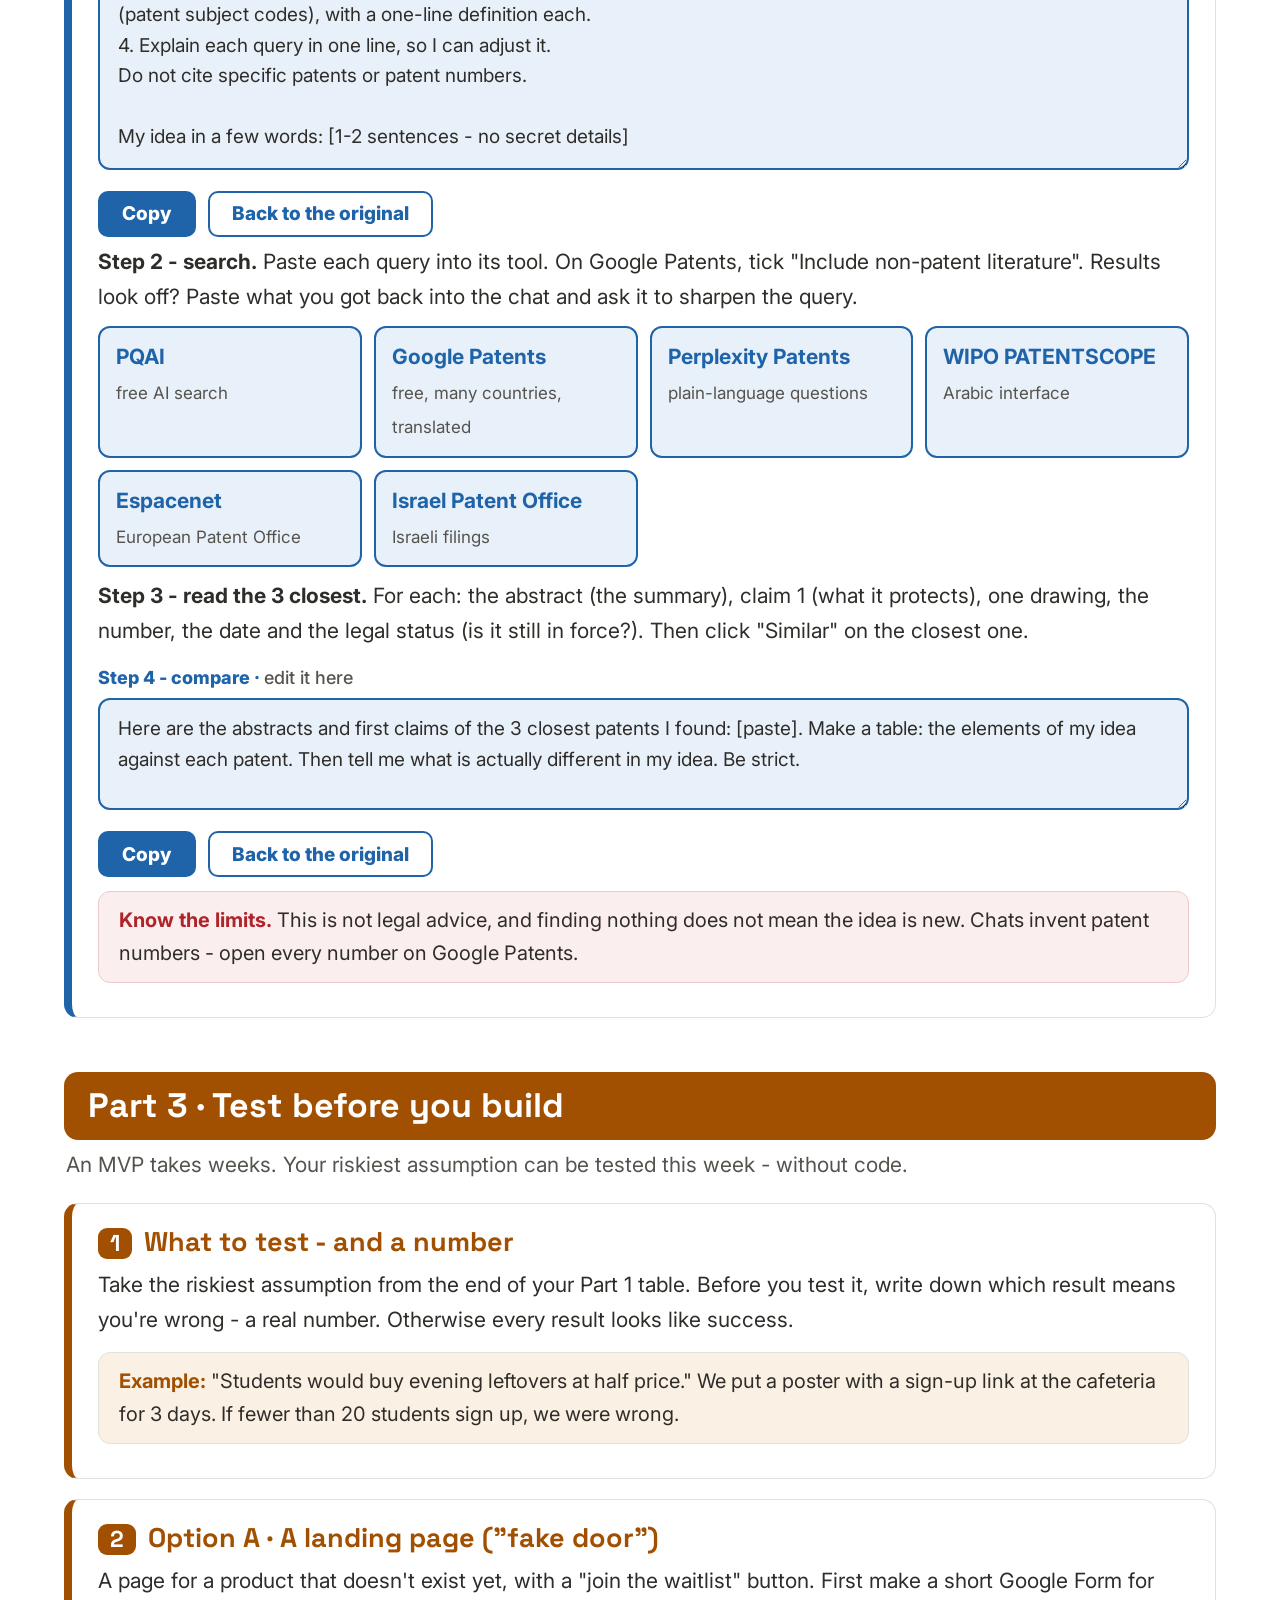
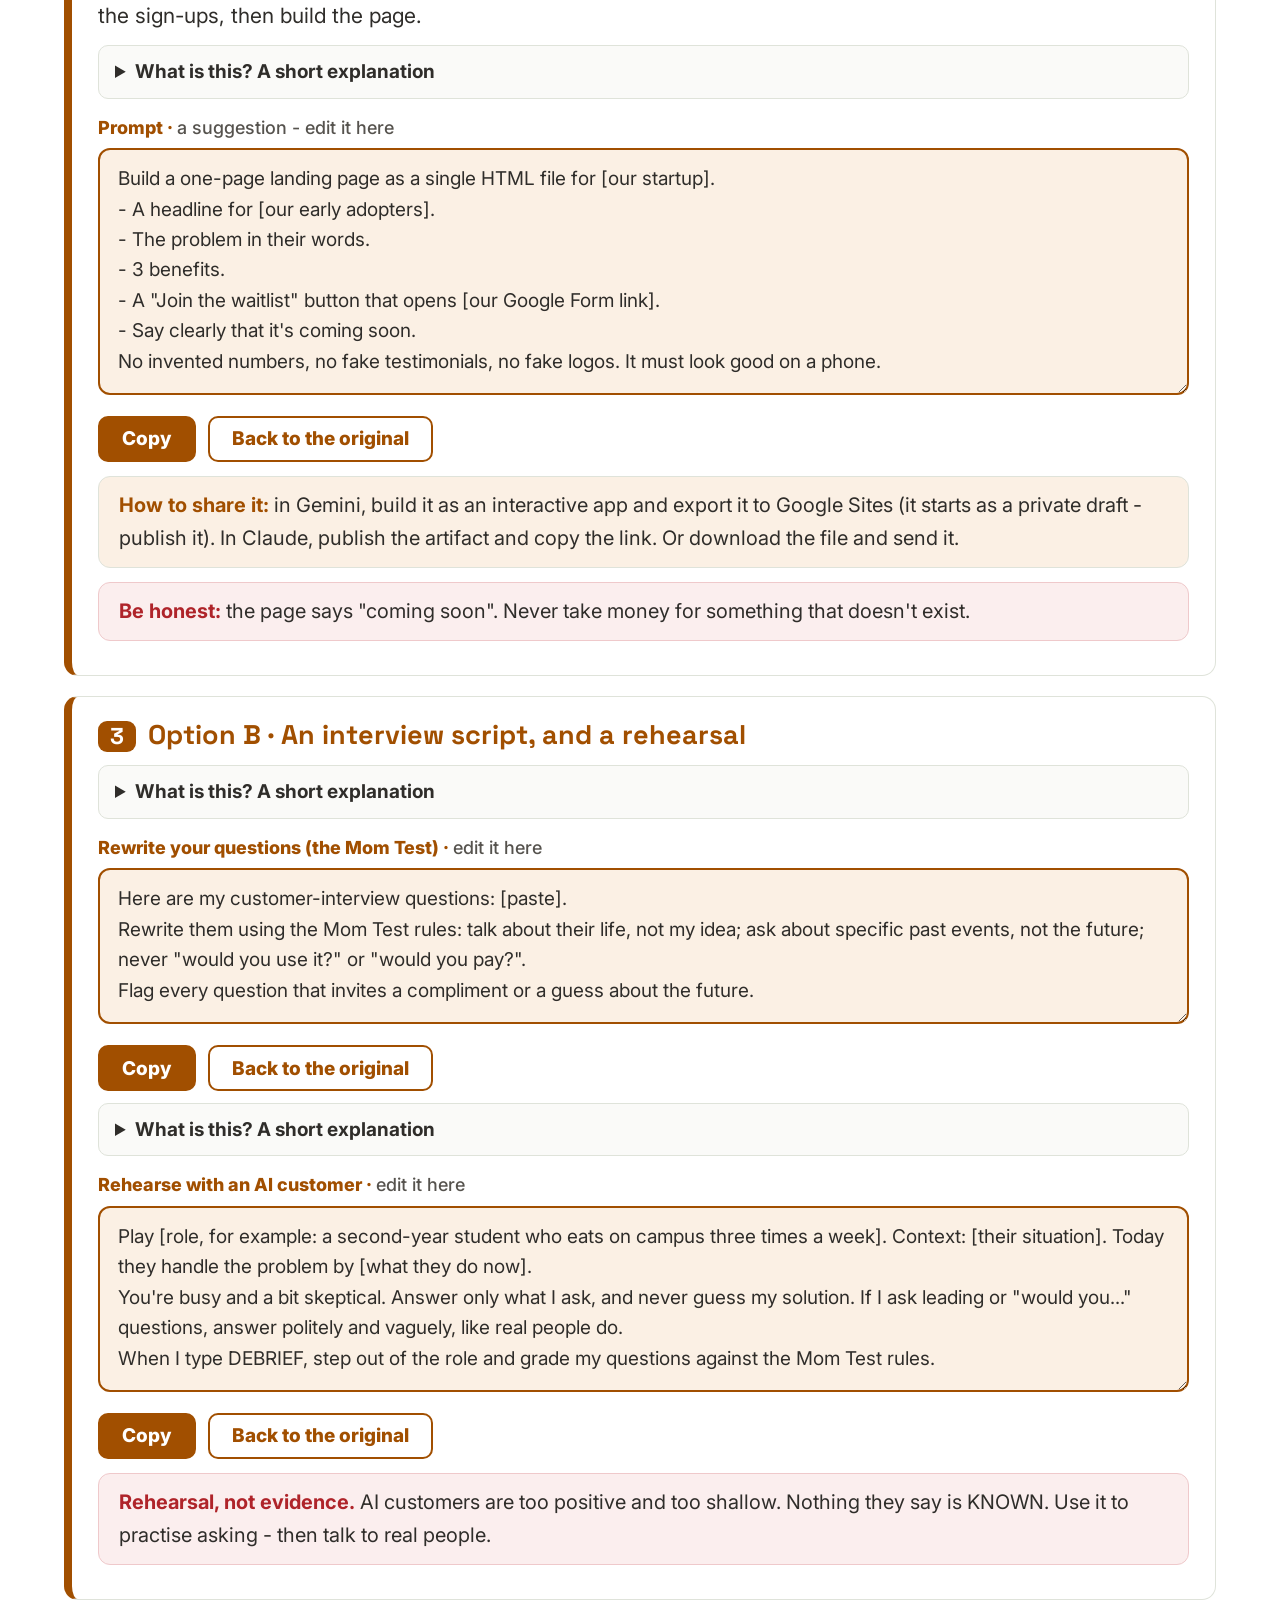
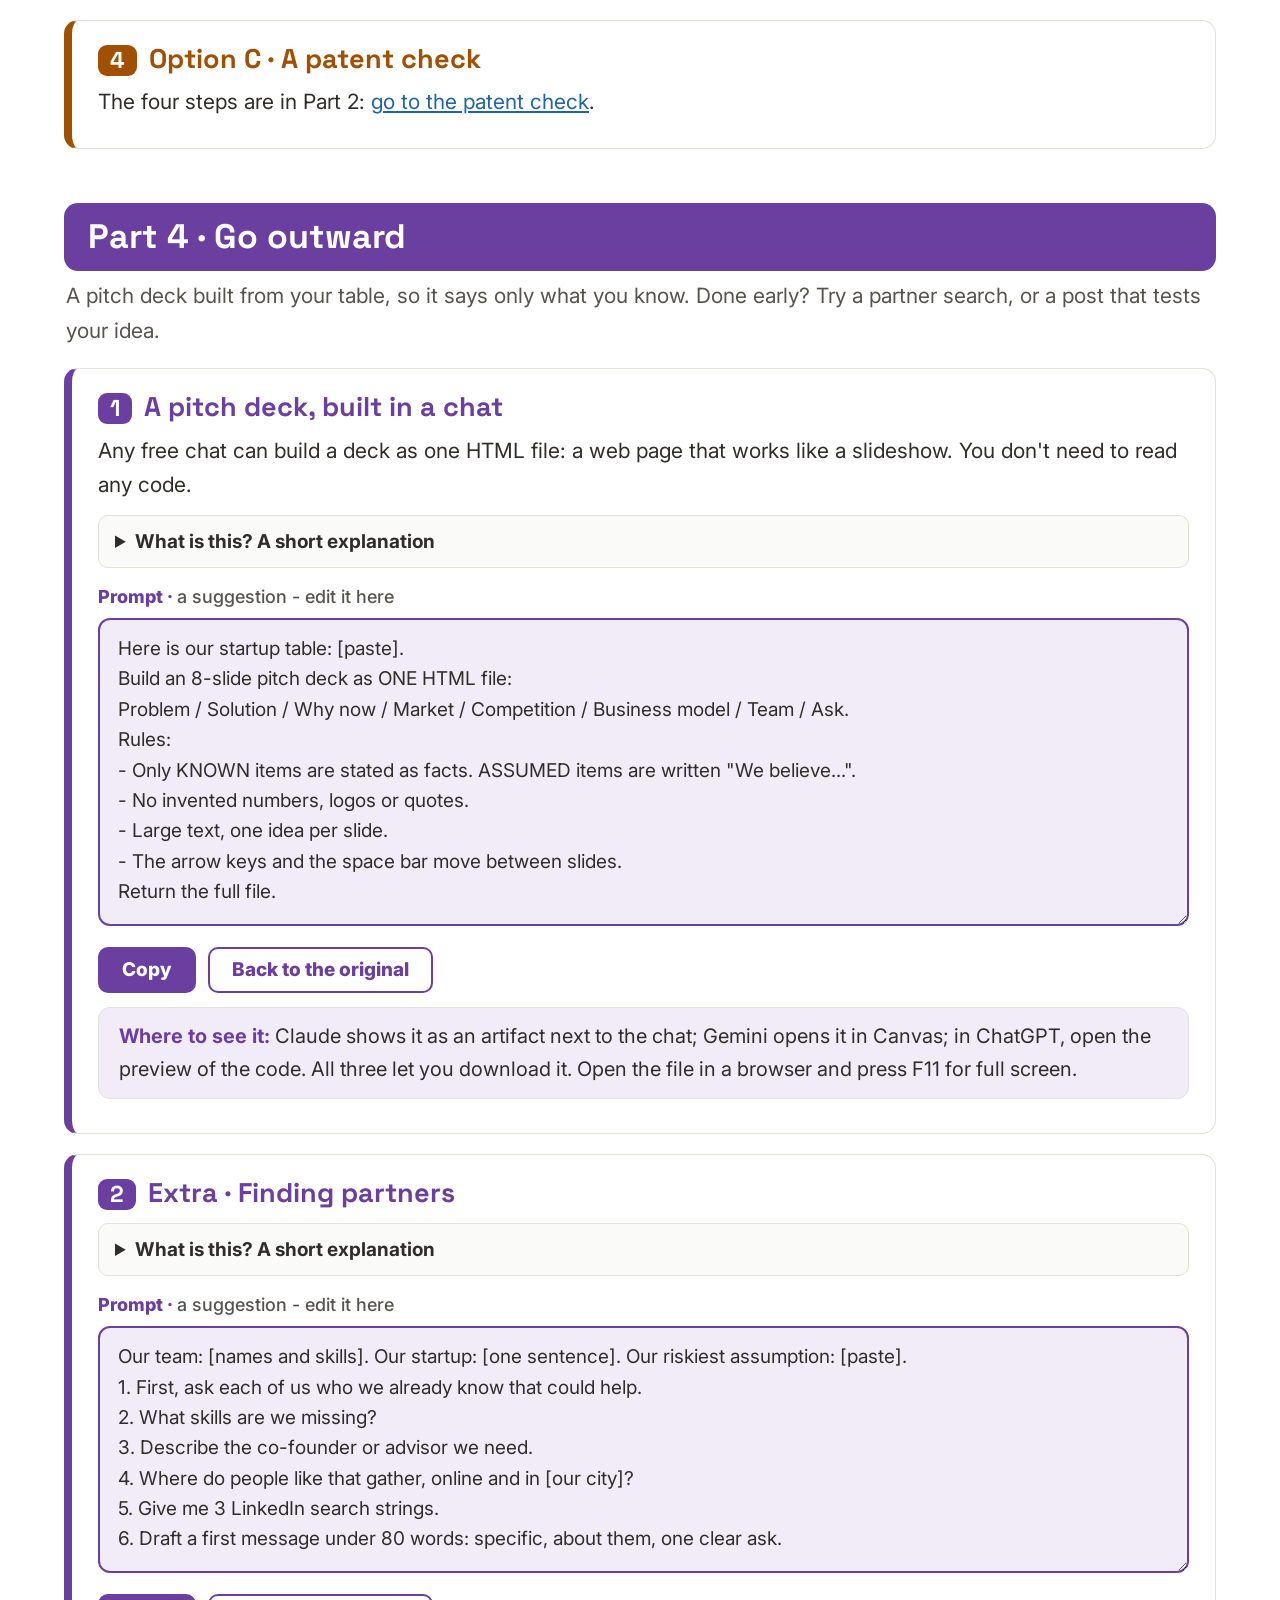
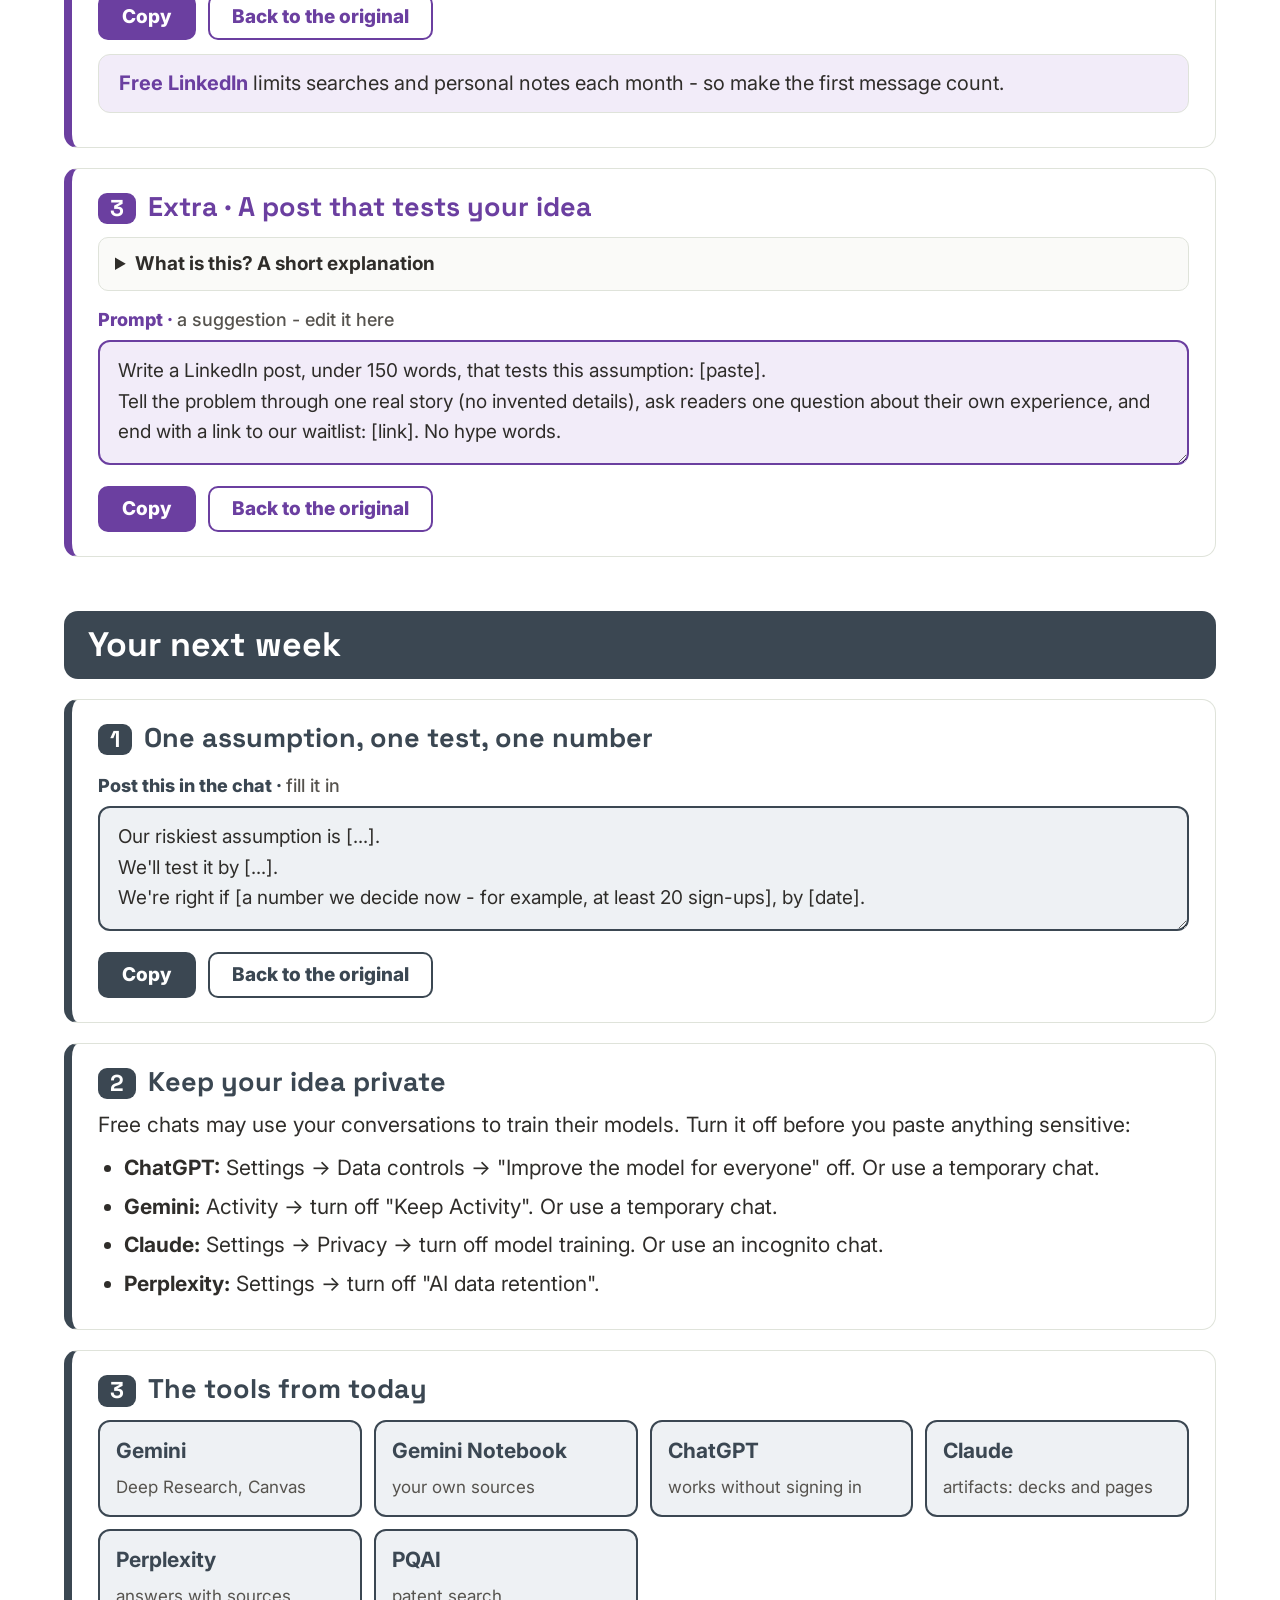
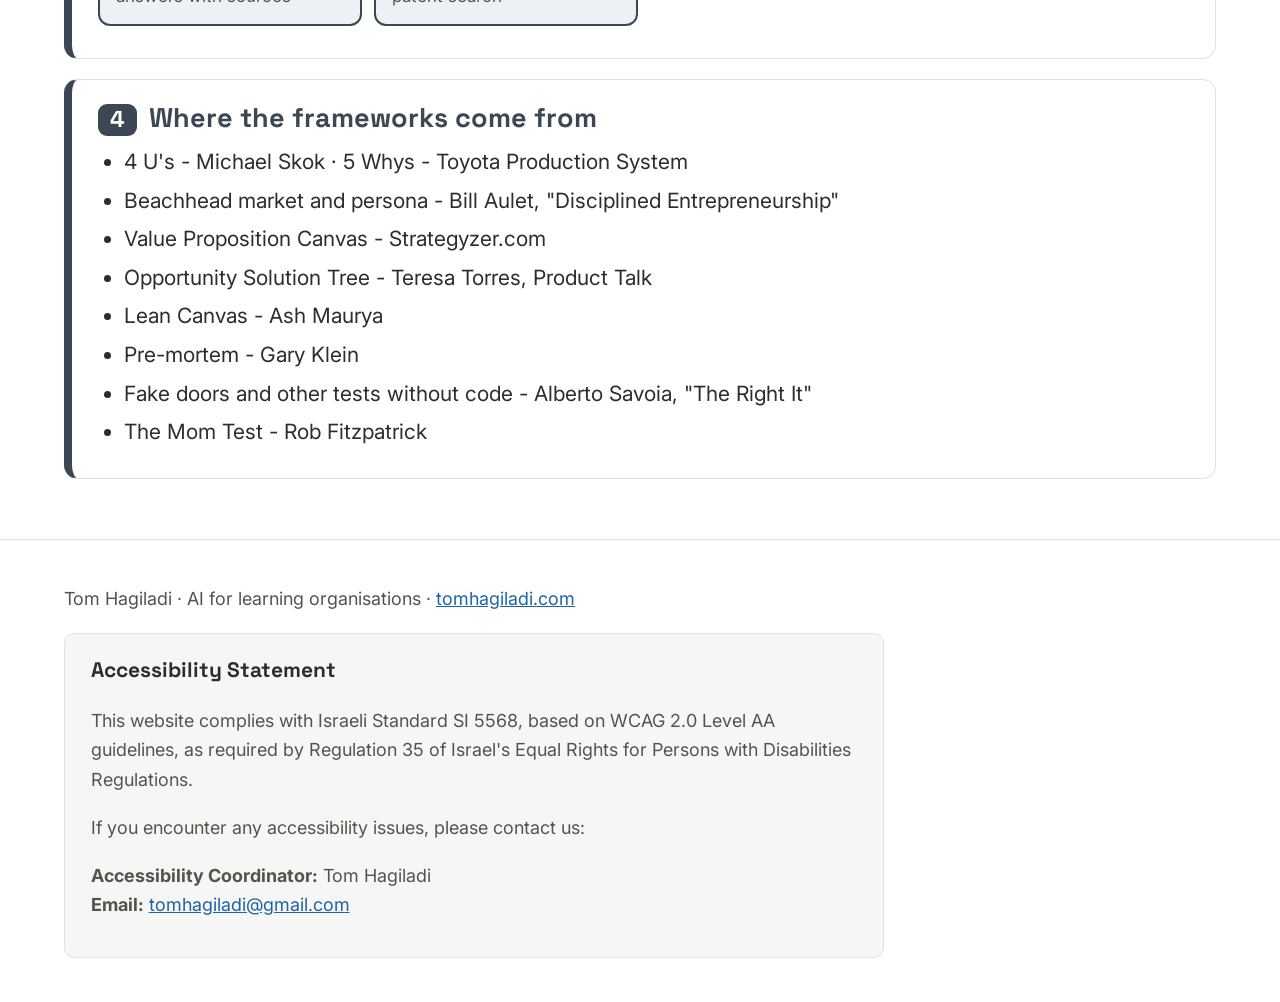
==== commit b3840a39: "Round 3: Tom's corrections - 31 slides, explain panels, no Deep Research in class Deck: Blank quote," ====
--- a/index.html
+++ b/index.html
@@ -95,7 +95,8 @@
 
     <details class="fw">
       <summary>Is the problem worth solving? &middot; 4 U's + 5 Whys <span>(Michael Skok; Toyota)</span></summary>
-      <div class="inner"><div class="prompt-box"><label for="f1">Framework</label>
+      <div class="inner"><details class="ex"><summary>What is this? A short explanation</summary><div class="exin"><p>Two quick checks that a problem is worth building a company on. The 4 U's ask whether it is <b>Unworkable</b> (it really breaks something or costs money), <b>Unavoidable</b> (people can't just skip it), <b>Urgent</b> (it is in their top 3 right now) and <b>Underserved</b> (what exists today isn't enough). The more U's, the stronger the problem.</p><p>The 5 Whys (from Toyota) keep asking "why does this happen?" until you reach the root cause. Example: cafeterias throw food away. Why? They cook for the lunch rush. Why? They can't tell how many people will come. That last answer may be the real problem.</p><div class="prompt-box"><label for="x1">Didn't get it? Ask the chat about the method &middot; <span class="sug">copy it</span></label><textarea class="prompt" id="x1">Explain the 4 U's (Michael Skok) and the 5 Whys to me in simple words, with one example from a student startup. Then ask me one question to check that I understood.</textarea></div></div></details>
+<div class="prompt-box"><label for="f1">Framework</label>
       <textarea class="prompt" id="f1">Problem check (Michael Skok's 4 U's + 5 Whys). Blocks:
 1. The problem in one sentence - who has it, and when.
 2. Unworkable - what breaks, or what does it cost them, when it happens?
@@ -108,7 +109,8 @@
 
     <details class="fw">
       <summary>Who exactly? &middot; Beachhead market + persona <span>(Bill Aulet, Disciplined Entrepreneurship, MIT)</span></summary>
-      <div class="inner"><div class="prompt-box"><label for="f2">Framework</label>
+      <div class="inner"><details class="ex"><summary>What is this? A short explanation</summary><div class="exin"><p>Don't start with "everyone". A <b>beachhead</b> is the one small group you win first: they can pay, you can reach them, they need it badly, and winning them helps you win the next group.</p><p>A <b>persona</b> is one real person from that group, by name: their day, their habits, where they hang out. Example: not "students", but "first-year students in the dorms who eat on campus four times a week".</p><div class="prompt-box"><label for="x2">Didn't get it? Ask the chat about the method &middot; <span class="sug">copy it</span></label><textarea class="prompt" id="x2">Explain a beachhead market and a persona (Bill Aulet, Disciplined Entrepreneurship) to me in simple words, with one example from a student startup. Then ask me one question to check that I understood.</textarea></div></div></details>
+<div class="prompt-box"><label for="f2">Framework</label>
       <textarea class="prompt" id="f2">Who exactly? (Disciplined Entrepreneurship, Bill Aulet). Blocks:
 1. Market segments - list 5-10 possible customer groups.
 2. Beachhead - pick ONE: they have money, we can reach them, the need is strong, few competitors, and winning them helps us win the next group.
@@ -120,7 +122,8 @@
 
     <details class="fw">
       <summary>What do they really need? &middot; Value Proposition Canvas <span>(Strategyzer.com)</span></summary>
-      <div class="inner"><div class="prompt-box"><label for="f3">Framework</label>
+      <div class="inner"><details class="ex"><summary>What is this? A short explanation</summary><div class="exin"><p>Two sides. On one side, the customer: the <b>jobs</b> they are trying to get done, their <b>pains</b> and the <b>gains</b> they want. On the other side, your offer: which pain each part of it removes, and which gain it creates.</p><p>You have a fit when your offer hits their top pains - not the ones you imagined. Start with the customer side; most teams start with their product.</p><div class="prompt-box"><label for="x3">Didn't get it? Ask the chat about the method &middot; <span class="sug">copy it</span></label><textarea class="prompt" id="x3">Explain the Value Proposition Canvas (Strategyzer) to me in simple words, with one example from a student startup. Then ask me one question to check that I understood.</textarea></div></div></details>
+<div class="prompt-box"><label for="f3">Framework</label>
       <textarea class="prompt" id="f3">Value Proposition Canvas (Strategyzer.com). Blocks:
 Customer profile (one segment only):
 1. Jobs - what they're trying to get done (practical, social, emotional).
@@ -135,7 +138,8 @@
 
     <details class="fw">
       <summary>Which solution? &middot; Opportunity Solution Tree <span>(Teresa Torres)</span></summary>
-      <div class="inner"><div class="prompt-box"><label for="f4">Framework</label>
+      <div class="inner"><details class="ex"><summary>What is this? A short explanation</summary><div class="exin"><p>A tree that grows down from your goal. At the top: one measurable <b>outcome</b>. Under it: <b>opportunities</b> - real needs and pains you heard from customers. Under each opportunity: <b>at least 3 different solutions</b>, and under each solution, what must be true for it to work.</p><p>It stops you from falling in love with your first solution.</p><div class="prompt-box"><label for="x4">Didn't get it? Ask the chat about the method &middot; <span class="sug">copy it</span></label><textarea class="prompt" id="x4">Explain the Opportunity Solution Tree (Teresa Torres) to me in simple words, with one example from a student startup. Then ask me one question to check that I understood.</textarea></div></div></details>
+<div class="prompt-box"><label for="f4">Framework</label>
       <textarea class="prompt" id="f4">Opportunity Solution Tree (Teresa Torres). Blocks:
 1. Outcome - one measurable result we want (for example: "students who order a second time").
 2. Opportunities - customer needs, pains and wishes, drawn from real stories. Test each one: is there more than one way to solve it? If not, it is a solution in disguise.
@@ -146,7 +150,8 @@
 
     <details class="fw">
       <summary>How does it make money? &middot; Lean Canvas <span>(Ash Maurya)</span></summary>
-      <div class="inner"><div class="prompt-box"><label for="f5">Framework</label>
+      <div class="inner"><details class="ex"><summary>What is this? A short explanation</summary><div class="exin"><p>One page, nine boxes, that describes the whole business: problem, customers, value, solution, channels, revenue, costs, key numbers and unfair advantage. Fill it in the order given - problem and customers first.</p><p>Most boxes will be ASSUMED at first. That's the point: the canvas shows you where the holes are.</p><div class="prompt-box"><label for="x5">Didn't get it? Ask the chat about the method &middot; <span class="sug">copy it</span></label><textarea class="prompt" id="x5">Explain the Lean Canvas (Ash Maurya) to me in simple words, with one example from a student startup. Then ask me one question to check that I understood.</textarea></div></div></details>
+<div class="prompt-box"><label for="f5">Framework</label>
       <textarea class="prompt" id="f5">Lean Canvas (Ash Maurya). Fill in this order:
 1. Problem - the top 3 problems + existing alternatives (how they solve it today).
 2. Customer segments - + early adopters (who feels it most).
@@ -161,7 +166,8 @@
 
     <details class="fw">
       <summary>What could kill us? &middot; Pre-mortem <span>(Gary Klein)</span></summary>
-      <div class="inner"><div class="prompt-box"><label for="f6">Framework</label>
+      <div class="inner"><details class="ex"><summary>What is this? A short explanation</summary><div class="exin"><p>Imagine it is one year from now and the startup has failed. Now explain why. Treating the failure as a fact makes people name risks they would otherwise keep quiet about.</p><p>Write your reasons alone first, then share them, and only then let the AI add what you missed.</p><div class="prompt-box"><label for="x6">Didn't get it? Ask the chat about the method &middot; <span class="sug">copy it</span></label><textarea class="prompt" id="x6">Explain a pre-mortem (Gary Klein) to me in simple words, with one example from a student startup. Then ask me one question to check that I understood.</textarea></div></div></details>
+<div class="prompt-box"><label for="f6">Framework</label>
       <textarea class="prompt" id="f6">Pre-mortem (Gary Klein). Blocks:
 1. It is one year from today. The startup has failed.
 2. Ask me for every reason it failed, one at a time. Don't suggest reasons until I've given all of mine.
@@ -190,9 +196,11 @@
 
   <div class="step">
     <h3><span class="n">1</span>Deep Research: a cited market report</h3>
-    <p>An agent reads dozens of sources for 5-10 minutes and writes a report with citations. On a free account, try <b>Gemini</b>: choose Deep Research under Tools. One report uses a big part of your free limit, and Google says it may be unavailable at busy times - so run <b>one</b>, and keep the chat for everything else. ChatGPT gives a limited number of free runs; Perplexity gives one a month.</p>
-    <div class="prompt-box">
-      <label for="r1">Prompt &middot; <span class="sug">a suggestion - edit it here</span></label>
+    <div class="tip check"><strong>Not during the workshop.</strong> One report can use up your free Gemini for the rest of the evening - and you need it for the practice. Watch the demo, and run it at home.</div>
+    <p>An agent reads dozens of sources for 5-10 minutes and writes a report with citations. At home, on a free account, try <b>Gemini</b>: choose Deep Research under Tools. Google says it may be unavailable at busy times. ChatGPT gives a limited number of free runs; Perplexity gives one a month.</p>
+<details class="ex"><summary>What is this? A short explanation</summary><div class="exin"><p>An AI agent that runs dozens of searches by itself, reads the pages and writes a long report with a source for every claim - in 5-10 minutes. Good for a first map of a market.</p><p>It still makes mistakes, so open the sources before you trust a number.</p><div class="prompt-box"><label for="x7">Didn't get it? Ask the chat about the method &middot; <span class="sug">copy it</span></label><textarea class="prompt" id="x7">Explain Deep Research to me in simple words, with one example from a student startup. Then ask me one question to check that I understood.</textarea></div></div></details>
+    <div class="prompt-box">
+      <label for="r1">Prompt for home &middot; <span class="sug">a suggestion - edit it here</span></label>
       <textarea class="prompt" id="r1">Research the market for [one-sentence description of our startup] in [Israel / the Middle East / our city].
 I need:
 1. Who has this problem, and how many of them (with sources).
@@ -208,6 +216,7 @@
   <div class="step">
     <h3><span class="n">2</span>Gemini Notebook: think across your own materials</h3>
     <p>Gemini Notebook (formerly NotebookLM) answers from <b>your</b> sources only, with citations. Make one notebook for your market and load: interview notes, competitor websites, papers, a YouTube video, your Deep Research report.</p>
+<details class="ex"><summary>What is this? A short explanation</summary><div class="exin"><p>You upload your own materials - interview notes, websites, papers, videos - and it answers only from them, with a citation to the exact place. Good for finding patterns across many interviews, and for comparing competitors in their own words.</p><p>It is not a search engine: it knows only what you give it.</p><div class="prompt-box"><label for="x8">Didn't get it? Ask the chat about the method &middot; <span class="sug">copy it</span></label><textarea class="prompt" id="x8">Explain Gemini Notebook (formerly NotebookLM) to me in simple words, with one example from a student startup. Then ask me one question to check that I understood.</textarea></div></div></details>
     <div class="links"><a href="https://notebooklm.google/" target="_blank" rel="noopener"><b>Gemini Notebook</b><span>notebooklm.google</span></a></div>
     <div class="prompt-box">
       <label for="r2">Questions to ask across all your sources &middot; <span class="sug">edit them here</span></label>
@@ -222,30 +231,39 @@
 
   <div class="step">
     <h3><span class="n">3</span>Quick checks with Perplexity</h3>
+    <p>Competitors, prices, market size - fast, with links you can open.</p>
+<details class="ex"><summary>What is this? A short explanation</summary><div class="exin"><p>A search engine that answers in sentences and shows the links it used. Good for quick facts: who the competitors are, what they charge, how big a market is.</p><p>Open the links - the summary can be wrong even when the link is right.</p><div class="prompt-box"><label for="x9">Didn't get it? Ask the chat about the method &middot; <span class="sug">copy it</span></label><textarea class="prompt" id="x9">Explain Perplexity to me in simple words, with one example from a student startup. Then ask me one question to check that I understood.</textarea></div></div></details>
     <div class="prompt-box">
       <label for="r3">Prompt &middot; <span class="sug">a suggestion - edit it here</span></label>
       <textarea class="prompt" id="r3">Who are the main competitors for [what we do] in [region]? Make a table: name, link, price, target customer, and the main weakness users complain about in reviews. A source for every row.</textarea>
     </div>
+  </div>
+
+  <div class="step">
+    <h3><span class="n">4</span>The competitor no search will show you</h3>
+    <p>This one is a thinking question, not a search - paste it into any chat.</p>
+<details class="ex"><summary>What is this? A short explanation</summary><div class="exin"><p>Many AI startups are one feature that a big company could add in a week. If that is your idea, you have no business.</p><p>Ask it early, so you know what would still be hard to copy: your data, your relationships with customers, your access to a place or a community.</p><div class="prompt-box"><label for="x10">Didn't get it? Ask the chat about the method &middot; <span class="sug">copy it</span></label><textarea class="prompt" id="x10">Explain why AI startups worry about big platforms adding their idea as a feature to me in simple words, with one example from a student startup. Then ask me one question to check that I understood.</textarea></div></div></details>
     <div class="prompt-box">
       <label for="r4">The question every AI startup must ask &middot; <span class="sug">edit it here</span></label>
-      <textarea class="prompt" id="r4">A student team proposes [one-sentence description]. What happens if ChatGPT, Gemini or Google adds this as a feature next year? What part of it would still be hard to copy?</textarea>
+      <textarea class="prompt" id="r4">A student team proposes [one-sentence description]. What happens when ChatGPT or Gemini add this idea as a feature in their own tools? What part of it would still be hard to copy?</textarea>
     </div>
   </div>
 
   <div class="step" id="patents">
-    <h3><span class="n">4</span>Patents: has someone already done it?</h3>
+    <h3><span class="n">5</span>Patents: has someone already done it?</h3>
     <p>A first sanity check, 15 minutes. <b>Describe the idea without the secret part</b>, and turn off training in your chat first (see "Your next week" below).</p>
     <p>Each patent tool searches in its own way. Instead of guessing the right words, <b>let a chat interview you about the idea, learn how each tool searches best, and write the query for you</b> - one for PQAI, one for Google Patents, one for Perplexity Patents.</p>
+<details class="ex"><summary>What is this? A short explanation</summary><div class="exin"><p>A patent is a public document: anyone can read any patent, for free. A search before you build shows whether someone already protected the idea - and how others solved the same problem.</p><p>Patents are written in their own dry language, so the same idea can hide behind other words. That's why it helps to let a chat write the queries.</p><p>Two words you'll meet: <b>claim 1</b> - the first claim, the sentence that says what the patent actually protects; <b>CPC</b> - the subject code patent offices give every patent (for example, A23L is food). Searching by code finds patents that use other words.</p><div class="prompt-box"><label for="x11">Didn't get it? Ask the chat about the method &middot; <span class="sug">copy it</span></label><textarea class="prompt" id="x11">Explain how a patent search works, and why patents are worth checking before you build to me in simple words, with one example from a student startup. Then ask me one question to check that I understood.</textarea></div></div></details>
     <div class="prompt-box">
       <label for="r5">Step 1 - let a chat write your search queries &middot; <span class="sug">edit it here</span></label>
       <textarea class="prompt" id="r5">I want to check whether my idea has already been patented. Help me write the best possible search queries.
 
 1. Interview me first. Ask me ONE question at a time about the idea - the problem, the main parts, how they work together, what is new - until you understand it well enough to search. Remind me not to share the secret part.
-2. Then learn how each of these tools searches best. If you can browse the web, look up their search tips first; if you can't, say so and use what you know:
-   - PQAI (search.projectpq.ai) - an AI search that reads a plain-language technical description, like a patent abstract.
-   - Google Patents (patents.google.com) - keywords and synonyms, OR inside brackets, AND between concepts, quotes for exact phrases, CPC classes.
-   - Perplexity Patents - a question in plain words.
-3. Write one query for each tool, shaped to how that tool works best. Add the 3 most likely CPC classes, with a one-line definition each.
+2. Then find out how each of these tools searches best. If you can browse the web, look up their search tips first; if you can't, say so:
+   - PQAI (search.projectpq.ai)
+   - Google Patents (patents.google.com)
+   - Perplexity Patents (perplexity.ai/patents)
+3. Write one query for each tool, in English, shaped to how that tool works best. Add the 3 most likely CPC classes (patent subject codes), with a one-line definition each.
 4. Explain each query in one line, so I can adjust it.
 Do not cite specific patents or patent numbers.
 
@@ -260,12 +278,12 @@
       <a href="https://worldwide.espacenet.com/" target="_blank" rel="noopener"><b>Espacenet</b><span>European Patent Office</span></a>
       <a href="https://israelpatents.justice.gov.il/search/en/home" target="_blank" rel="noopener"><b>Israel Patent Office</b><span>Israeli filings</span></a>
     </div>
-    <p><b>Step 3 - read the 3 closest.</b> For each: the abstract, claim 1, one drawing, the number, the date, the legal status. Then click "Similar" on the closest one.</p>
+    <p><b>Step 3 - read the 3 closest.</b> For each: the abstract (the summary), claim 1 (what it protects), one drawing, the number, the date and the legal status (is it still in force?). Then click "Similar" on the closest one.</p>
     <div class="prompt-box">
       <label for="r6">Step 4 - compare &middot; <span class="sug">edit it here</span></label>
       <textarea class="prompt" id="r6">Here are the abstracts and first claims of the 3 closest patents I found: [paste]. Make a table: the elements of my idea against each patent. Then tell me what is actually different in my idea. Be strict.</textarea>
     </div>
-    <div class="tip check"><strong>Know the limits.</strong> This is not legal advice, and finding nothing does not mean the idea is new. Chats invent patent numbers - open every number on Google Patents. File before you publish: Europe and Israel have no general grace period. For free expert help, look for a WIPO innovation support centre (TISC) - for example at An-Najah University, Nablus.</div>
+    <div class="tip check"><strong>Know the limits.</strong> This is not legal advice, and finding nothing does not mean the idea is new. Chats invent patent numbers - open every number on Google Patents.</div>
   </div>
 </section>
 
@@ -275,36 +293,15 @@
   <p class="lead">An MVP takes weeks. Your riskiest assumption can be tested this week - without code.</p>
 
   <div class="step">
-    <h3><span class="n">1</span>The assumption map: what to test first</h3>
-    <div class="prompt-box">
-      <label for="t1">Prompt &middot; <span class="sug">a suggestion - edit it here</span></label>
-      <textarea class="prompt" id="t1">Here is our table from the interview: [paste].
-1. Rewrite every ASSUMED and UNKNOWN item as "We believe that...".
-2. Tag each one: Desirability (do they want it?), Feasibility (can we build and deliver it?), or Viability (does the money work?).
-3. Score each: importance 1-5 ("if this is wrong, we fail") and evidence 1-5.
-4. Sort them: important + little evidence first. That top item is what we test first.</textarea>
-    </div>
-  </div>
-
-  <div class="step">
-    <h3><span class="n">2</span>The test card</h3>
-    <p>Write the number before you run the test - otherwise every result looks like success.</p>
-    <div class="prompt-box">
-      <label for="t2">Prompt &middot; <span class="sug">a suggestion - edit it here</span></label>
-      <textarea class="prompt" id="t2">Our riskiest assumption: [paste].
-Help me write a test card:
-We believe that...
-To verify that, we will...
-We measure...
-We are right if at least X% of Y will Z, within [time].
-The test must take less than a week, cost nothing, and need no code. Suggest 3 options, then help me pick one.</textarea>
-    </div>
-    <div class="tip info"><strong>Example:</strong> We believe students will buy evening leftovers at half price. We'll put a poster with a sign-up link at the cafeteria. We're right if at least 15% of students who scan it join the waitlist within 3 days.</div>
-  </div>
-
-  <div class="step">
-    <h3><span class="n">3</span>Option A &middot; A landing page ("fake door")</h3>
+    <h3><span class="n">1</span>What to test - and a number</h3>
+    <p>Take the riskiest assumption from the end of your Part 1 table. Before you test it, write down which result means you're wrong - a real number. Otherwise every result looks like success.</p>
+    <div class="tip info"><strong>Example:</strong> "Students would buy evening leftovers at half price." We put a poster with a sign-up link at the cafeteria for 3 days. If fewer than 20 students sign up, we were wrong.</div>
+  </div>
+
+  <div class="step">
+    <h3><span class="n">2</span>Option A &middot; A landing page ("fake door")</h3>
     <p>A page for a product that doesn't exist yet, with a "join the waitlist" button. First make a short Google Form for the sign-ups, then build the page.</p>
+<details class="ex"><summary>What is this? A short explanation</summary><div class="exin"><p>You build a page for a product that doesn't exist yet, with one button: "Join the waitlist". If people click and leave their email, they want it enough to act - that's stronger than anyone saying "nice idea".</p><p>It stays honest as long as the page says "coming soon" and you never take money.</p><div class="prompt-box"><label for="x12">Didn't get it? Ask the chat about the method &middot; <span class="sug">copy it</span></label><textarea class="prompt" id="x12">Explain a fake-door test (Alberto Savoia) to me in simple words, with one example from a student startup. Then ask me one question to check that I understood.</textarea></div></div></details>
     <div class="prompt-box">
       <label for="t3">Prompt &middot; <span class="sug">a suggestion - edit it here</span></label>
       <textarea class="prompt" id="t3">Build a one-page landing page as a single HTML file for [our startup].
@@ -320,13 +317,15 @@
   </div>
 
   <div class="step">
-    <h3><span class="n">4</span>Option B &middot; An interview script, and a rehearsal</h3>
+    <h3><span class="n">3</span>Option B &middot; An interview script, and a rehearsal</h3>
+<details class="ex"><summary>What is this? A short explanation</summary><div class="exin"><p>A way to interview customers so that even your mother couldn't lie to you. Talk about their life, not your idea. Ask about the last time something happened, not about the future.</p><p>Compliments and "I would" are not evidence - what people did last week is.</p><div class="prompt-box"><label for="x13">Didn't get it? Ask the chat about the method &middot; <span class="sug">copy it</span></label><textarea class="prompt" id="x13">Explain the Mom Test (Rob Fitzpatrick) to me in simple words, with one example from a student startup. Then ask me one question to check that I understood.</textarea></div></div></details>
     <div class="prompt-box">
       <label for="t4">Rewrite your questions (the Mom Test) &middot; <span class="sug">edit it here</span></label>
       <textarea class="prompt" id="t4">Here are my customer-interview questions: [paste].
 Rewrite them using the Mom Test rules: talk about their life, not my idea; ask about specific past events, not the future; never "would you use it?" or "would you pay?".
 Flag every question that invites a compliment or a guess about the future.</textarea>
     </div>
+<details class="ex"><summary>What is this? A short explanation</summary><div class="exin"><p>A chat plays a customer so you can practise asking good questions before you meet real people. Type DEBRIEF and it grades your questions.</p><p>It is practice only: nothing it says is evidence.</p><div class="prompt-box"><label for="x14">Didn't get it? Ask the chat about the method &middot; <span class="sug">copy it</span></label><textarea class="prompt" id="x14">Explain rehearsing a customer interview with an AI customer to me in simple words, with one example from a student startup. Then ask me one question to check that I understood.</textarea></div></div></details>
     <div class="prompt-box">
       <label for="t5">Rehearse with an AI customer &middot; <span class="sug">edit it here</span></label>
       <textarea class="prompt" id="t5">Play [role, for example: a second-year student who eats on campus three times a week]. Context: [their situation]. Today they handle the problem by [what they do now].
@@ -337,7 +336,7 @@
   </div>
 
   <div class="step">
-    <h3><span class="n">5</span>Option C &middot; A patent check</h3>
+    <h3><span class="n">4</span>Option C &middot; A patent check</h3>
     <p>The four steps are in Part 2: <a href="#patents">go to the patent check</a>.</p>
   </div>
 </section>
@@ -345,11 +344,12 @@
 <!-- ============ PART 4 ============ -->
 <section class="part p4" id="part4" aria-labelledby="h-part4">
   <h2 id="h-part4">Part 4 &middot; Go outward</h2>
-  <p class="lead">A pitch deck, a partner, a post - each one built from your table, so it says only what you know.</p>
+  <p class="lead">A pitch deck built from your table, so it says only what you know. Done early? Try a partner search, or a post that tests your idea.</p>
 
   <div class="step">
     <h3><span class="n">1</span>A pitch deck, built in a chat</h3>
     <p>Any free chat can build a deck as one HTML file: a web page that works like a slideshow. You don't need to read any code.</p>
+<details class="ex"><summary>What is this? A short explanation</summary><div class="exin"><p>A short deck that tells an investor or a partner your story: the problem, your solution, why now, the market, the competition, how you make money, the team and what you're asking for.</p><p>Built from your table, it says only what you know.</p><div class="prompt-box"><label for="x15">Didn't get it? Ask the chat about the method &middot; <span class="sug">copy it</span></label><textarea class="prompt" id="x15">Explain what goes into a startup pitch deck to me in simple words, with one example from a student startup. Then ask me one question to check that I understood.</textarea></div></div></details>
     <div class="prompt-box">
       <label for="g1">Prompt &middot; <span class="sug">a suggestion - edit it here</span></label>
       <textarea class="prompt" id="g1">Here is our startup table: [paste].
@@ -366,7 +366,8 @@
   </div>
 
   <div class="step">
-    <h3><span class="n">2</span>Finding partners</h3>
+    <h3><span class="n">2</span>Extra &middot; Finding partners</h3>
+<details class="ex"><summary>What is this? A short explanation</summary><div class="exin"><p>Start from who you already have: the people each teammate already knows. Then name the skill your team is missing, and look for people who have it.</p><p>A good first message is short, about them, and has one clear ask.</p><div class="prompt-box"><label for="x16">Didn't get it? Ask the chat about the method &middot; <span class="sug">copy it</span></label><textarea class="prompt" id="x16">Explain how to find co-founders and partners, starting from "bird in hand" (effectuation, Saras Sarasvathy) to me in simple words, with one example from a student startup. Then ask me one question to check that I understood.</textarea></div></div></details>
     <div class="prompt-box">
       <label for="g2">Prompt &middot; <span class="sug">a suggestion - edit it here</span></label>
       <textarea class="prompt" id="g2">Our team: [names and skills]. Our startup: [one sentence]. Our riskiest assumption: [paste].
@@ -381,7 +382,8 @@
   </div>
 
   <div class="step">
-    <h3><span class="n">3</span>A post that tests your idea</h3>
+    <h3><span class="n">3</span>Extra &middot; A post that tests your idea</h3>
+<details class="ex"><summary>What is this? A short explanation</summary><div class="exin"><p>A post is a free test: tell the problem through one real story, ask readers about their own experience, and link to your waitlist.</p><p>The replies and the sign-ups tell you whether the problem is real for other people too.</p><div class="prompt-box"><label for="x17">Didn't get it? Ask the chat about the method &middot; <span class="sug">copy it</span></label><textarea class="prompt" id="x17">Explain how a social media post can test a startup idea to me in simple words, with one example from a student startup. Then ask me one question to check that I understood.</textarea></div></div></details>
     <div class="prompt-box">
       <label for="g3">Prompt &middot; <span class="sug">a suggestion - edit it here</span></label>
       <textarea class="prompt" id="g3">Write a LinkedIn post, under 150 words, that tests this assumption: [paste].
@@ -400,7 +402,7 @@
       <label for="n1">Post this in the chat &middot; <span class="sug">fill it in</span></label>
       <textarea class="prompt" id="n1">Our riskiest assumption is [...].
 We'll test it by [...].
-We're right if at least [X]% of [Y] will [Z], by [date].</textarea>
+We're right if [a number we decide now - for example, at least 20 sign-ups], by [date].</textarea>
     </div>
   </div>
 
@@ -436,8 +438,7 @@
       <li>Opportunity Solution Tree - Teresa Torres, Product Talk</li>
       <li>Lean Canvas - Ash Maurya</li>
       <li>Pre-mortem - Gary Klein</li>
-      <li>Assumption mapping and test cards - David J. Bland and Alexander Osterwalder, "Testing Business Ideas"</li>
-      <li>"At least X% of Y will Z" and fake doors - Alberto Savoia, "The Right It"</li>
+      <li>Fake doors and other tests without code - Alberto Savoia, "The Right It"</li>
       <li>The Mom Test - Rob Fitzpatrick</li>
     </ul>
   </div>
--- a/assets/practice.css
+++ b/assets/practice.css
@@ -88,3 +88,9 @@
 @media (max-width:768px){nav.parts{position:static} header.top{flex-direction:column-reverse;align-items:flex-start} header.top img{height:58px} .step{padding:16px 16px} nav.langbar{justify-content:center}}
 @media (max-width:480px){body{font-size:18px} header.top h1{font-size:28px} section.part > h2{font-size:25px} nav.parts a{font-size:16px;padding:8px 13px} nav.langbar a{padding:6px 12px;font-size:17px} textarea.prompt{font-size:17px} .step h3{font-size:22px}}
 @media (prefers-reduced-motion:reduce){*,*::before,*::after{animation-duration:.01ms!important;transition-duration:.01ms!important;scroll-behavior:auto!important}}
+/* "What is this?" explanation panels */
+details.ex{border:1px solid var(--line);border-radius:10px;margin:12px 0;background:#fafaf8}
+details.ex summary{cursor:pointer;padding:10px 16px;font-weight:700;font-size:19px;color:var(--ink);min-height:44px}
+details.ex .exin{padding:0 16px 12px}
+details.ex .exin p{font-size:19px;margin:6px 0}
+details.ex .prompt-box{margin-top:12px}
